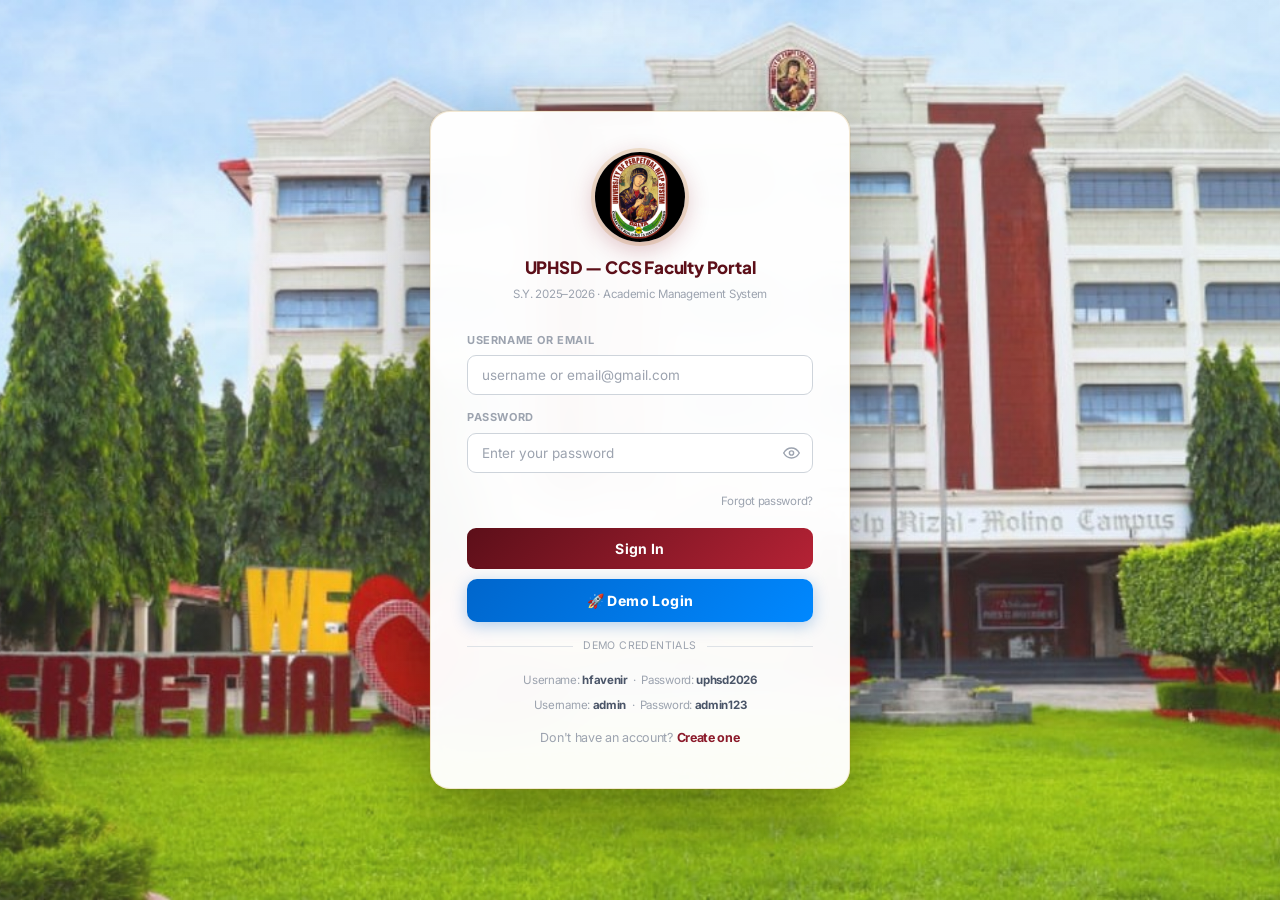
==== index.html @ 4ed8b25c "renamed" ====
<!DOCTYPE html>
<html lang="en">
<head>
<meta charset="UTF-8"/>
<meta name="viewport" content="width=device-width, initial-scale=1.0"/>
<title>UPHSD — CCS Faculty Portal</title>
<link rel="stylesheet" href="style.css"/>
</head>
<body>


<!-- ================================================================ LOGIN SCREEN ================================================================ -->
<div class="login-screen" id="loginScreen">
  <div class="login-particles" id="loginParticles"></div>
  <div class="login-box">
    <div class="login-logo">
      <div class="login-icon">
        <img src="[data-uri]" alt="UPHSD Logo"/>
      </div>
      <h1>UPHSD — CCS Faculty Portal</h1>
      <p>S.Y. 2025–2026 &middot; Academic Management System</p>
    </div>

    <!-- SIGN IN -->
    <div class="auth-panel active" id="panel-login">
      <div class="auth-err" id="loginErr"></div>
      <div class="auth-ok" id="loginOk"></div>
      <div class="lf"><label>Username or Email</label><input type="text" id="loginUser" placeholder="username or email@gmail.com" onkeydown="if(event.key==='Enter')doLogin()"/></div>
      <div class="lf">
        <label>Password</label>
        <div class="pw-wrap">
          <input type="password" id="loginPass" placeholder="Enter your password" onkeydown="if(event.key==='Enter')doLogin()"/>
          <button class="pw-toggle" onclick="togglePw('loginPass')" tabindex="-1">
            <svg width="17" height="17" viewBox="0 0 24 24" fill="none" stroke="currentColor" stroke-width="2"><path d="M1 12s4-7 11-7 11 7 11 7-4 7-11 7S1 12 1 12z"/><circle cx="12" cy="12" r="3"/></svg>
          </button>
        </div>
      </div>
      <div class="forgot-link"><a onclick="showPanel('panel-forgot')">Forgot password?</a></div>
      <button class="login-btn" id="loginBtn" onclick="doLogin()">Sign In</button>
      <button class="demo-btn" onclick="demoLogin()">🚀 Demo Login</button>
      <div class="auth-divider"><span>DEMO CREDENTIALS</span></div>
      <div class="auth-hint">Username: <strong>hfavenir</strong> &nbsp;·&nbsp; Password: <strong>uphsd2026</strong></div>
      <div class="auth-hint" style="margin-top:6px">Username: <strong>admin</strong> &nbsp;·&nbsp; Password: <strong>admin123</strong></div>
      <div class="auth-link" style="margin-top:14px">Don't have an account? <a onclick="showPanel('panel-signup')">Create one</a></div>
    </div>

    <!-- SIGN UP -->
    <div class="auth-panel" id="panel-signup">
      <div class="step-dots">
        <div class="step-dot active" id="sdot-1"></div>
        <div class="step-dot" id="sdot-2"></div>
        <div class="step-dot" id="sdot-3"></div>
      </div>
      <div class="auth-err" id="signupErr"></div>
      <div class="lf"><label>Full Name</label><input type="text" id="su-name" placeholder="e.g. Juan Dela Cruz" onkeydown="if(event.key==='Enter')suNext()"/></div>
      <div class="lf"><label>Gmail Address</label><input type="email" id="su-email" placeholder="yourname@gmail.com" onkeydown="if(event.key==='Enter')suNext()"/></div>
      <div class="lf"><label>Username</label><input type="text" id="su-user" placeholder="Choose a username" onkeydown="if(event.key==='Enter')suNext()"/></div>
      <div class="lf">
        <label>Password</label>
        <div class="pw-wrap">
          <input type="password" id="su-pass" placeholder="Minimum 6 characters" onkeydown="if(event.key==='Enter')suNext()"/>
          <button class="pw-toggle" onclick="togglePw('su-pass')" tabindex="-1">
            <svg width="17" height="17" viewBox="0 0 24 24" fill="none" stroke="currentColor" stroke-width="2"><path d="M1 12s4-7 11-7 11 7 11 7-4 7-11 7S1 12 1 12z"/><circle cx="12" cy="12" r="3"/></svg>
          </button>
        </div>
      </div>
      <button class="login-btn" onclick="suNext()">📧 Send Verification via Gmail</button>
      <div class="auth-link">Already have an account? <a onclick="showPanel('panel-login')">Sign in</a></div>
    </div>

    <!-- VERIFY OTP (Signup) -->
    <div class="auth-panel" id="panel-verify">
      <div class="step-dots"><div class="step-dot done"></div><div class="step-dot done"></div><div class="step-dot active"></div></div>
      <div style="text-align:center;margin-bottom:14px"><div style="font-size:14px;font-weight:700;color:var(--text);margin-bottom:5px">Check your Gmail</div><div style="font-size:12px;color:var(--text3);line-height:1.6">A 6-digit verification code was sent to</div></div>
      <div class="verify-badge"><strong>Verification Code Sent To</strong><span id="verify-email-display"></span></div>
      <div class="auth-err" id="verifyErr"></div>
      <div style="font-size:10.5px;font-weight:700;color:var(--text3);text-align:center;letter-spacing:.4px;text-transform:uppercase;margin-bottom:4px">Enter 6-Digit Code</div>
      <div class="otp-row">
        <input class="otp-box" maxlength="1" id="otp0" oninput="otpInput(this,0)" onkeydown="otpKey(event,0)"/>
        <input class="otp-box" maxlength="1" id="otp1" oninput="otpInput(this,1)" onkeydown="otpKey(event,1)"/>
        <input class="otp-box" maxlength="1" id="otp2" oninput="otpInput(this,2)" onkeydown="otpKey(event,2)"/>
        <input class="otp-box" maxlength="1" id="otp3" oninput="otpInput(this,3)" onkeydown="otpKey(event,3)"/>
        <input class="otp-box" maxlength="1" id="otp4" oninput="otpInput(this,4)" onkeydown="otpKey(event,4)"/>
        <input class="otp-box" maxlength="1" id="otp5" oninput="otpInput(this,5)" onkeydown="otpKey(event,5)"/>
      </div>
      <button class="login-btn" onclick="doVerify()">✓ Verify &amp; Create Account</button>
      <div class="auth-link" style="margin-top:12px">Didn't receive it? <a onclick="resendOtp()">Resend</a> &nbsp;·&nbsp; <a onclick="showPanel('panel-signup')">Go back</a></div>
    </div>

    <!-- FORGOT PASSWORD -->
    <div class="auth-panel" id="panel-forgot">
      <div style="text-align:center;margin-bottom:18px">
        <div style="font-size:14px;font-weight:700;color:var(--text);margin-bottom:5px">Reset Password</div>
        <div style="font-size:12px;color:var(--text3);line-height:1.6">Enter your Gmail address or username. We'll send a reset link via Gmail.</div>
      </div>
      <div class="auth-err" id="forgotErr"></div>
      <div class="auth-ok" id="forgotOk"></div>
      <div class="lf"><label>Gmail or Username</label><input type="text" id="forgot-id" placeholder="yourname@gmail.com or username" onkeydown="if(event.key==='Enter')doForgot()"/></div>
      <button class="login-btn" id="forgotBtn" onclick="doForgot()">📧 Send Reset Link via Gmail</button>
      <div class="auth-link">Remember your password? <a onclick="showPanel('panel-login')">Sign in</a></div>
    </div>

    <!-- RESET PASSWORD (after receiving link/code) -->
    <div class="auth-panel" id="panel-reset">
      <div style="text-align:center;margin-bottom:16px">
        <div style="font-size:14px;font-weight:700;color:var(--text);margin-bottom:5px">Enter Reset Code</div>
        <div style="font-size:12px;color:var(--text3);line-height:1.6">A 6-digit reset code was sent to your Gmail.</div>
      </div>
      <div class="verify-badge"><strong>Reset Code Sent To</strong><span id="reset-email-display"></span></div>
      <div class="auth-err" id="resetErr"></div>
      <div style="font-size:10.5px;font-weight:700;color:var(--text3);text-align:center;letter-spacing:.4px;text-transform:uppercase;margin-bottom:4px">Enter 6-Digit Reset Code</div>
      <div class="otp-row">
        <input class="otp-box" maxlength="1" id="rotp0" oninput="rotpInput(this,0)" onkeydown="rotpKey(event,0)"/>
        <input class="otp-box" maxlength="1" id="rotp1" oninput="rotpInput(this,1)" onkeydown="rotpKey(event,1)"/>
        <input class="otp-box" maxlength="1" id="rotp2" oninput="rotpInput(this,2)" onkeydown="rotpKey(event,2)"/>
        <input class="otp-box" maxlength="1" id="rotp3" oninput="rotpInput(this,3)" onkeydown="rotpKey(event,3)"/>
        <input class="otp-box" maxlength="1" id="rotp4" oninput="rotpInput(this,4)" onkeydown="rotpKey(event,4)"/>
        <input class="otp-box" maxlength="1" id="rotp5" oninput="rotpInput(this,5)" onkeydown="rotpKey(event,5)"/>
      </div>
      <div class="lf" style="margin-top:12px">
        <label>New Password</label>
        <div class="pw-wrap">
          <input type="password" id="new-pass" placeholder="Minimum 6 characters"/>
          <button class="pw-toggle" onclick="togglePw('new-pass')" tabindex="-1">
            <svg width="17" height="17" viewBox="0 0 24 24" fill="none" stroke="currentColor" stroke-width="2"><path d="M1 12s4-7 11-7 11 7 11 7-4 7-11 7S1 12 1 12z"/><circle cx="12" cy="12" r="3"/></svg>
          </button>
        </div>
      </div>
      <button class="login-btn" onclick="doResetPassword()">🔒 Reset Password</button>
      <div class="auth-link"><a onclick="showPanel('panel-forgot')">Resend reset code</a></div>
    </div>

  </div>
</div>

<!-- ================================================================ APP ================================================================ -->
<div class="app app-hidden" id="appShell">

<!-- SIDEBAR -->
<aside class="sidebar">
  <div class="sb-logo">
    <div style="display:flex;align-items:center;gap:8px;margin-bottom:4px"><img src="[data-uri]" style="width:30px;height:30px;border-radius:50%;flex-shrink:0;border:1.5px solid rgba(200,147,42,.4)"/><h2>UPHSD — CCS</h2></div>
    <p>Faculty Portal &middot; S.Y. 2025–2026</p>
  </div>
  <div class="sb-search">
    <div class="sb-search-wrap">
      <svg viewBox="0 0 24 24" fill="none" stroke="currentColor" stroke-width="2"><circle cx="11" cy="11" r="7"/><path d="M21 21l-4.35-4.35"/></svg>
      <input class="sb-search-inp" type="text" placeholder="Search..." oninput="globalSearch(this.value)"/>
    </div>
  </div>
  <nav class="sb-nav">
    <div class="sb-sec">Overview</div>
    <div class="sb-item active" onclick="goPage('dashboard',this)" id="nav-dashboard">
      <svg viewBox="0 0 16 16" fill="none" stroke="currentColor" stroke-width="1.5"><rect x="1" y="1" width="6" height="6" rx="1"/><rect x="9" y="1" width="6" height="6" rx="1"/><rect x="1" y="9" width="6" height="6" rx="1"/><rect x="9" y="9" width="6" height="6" rx="1"/></svg>
      Dashboard
    </div>
    <div class="sb-item" onclick="goPage('profile',this)" id="nav-profile">
      <svg viewBox="0 0 16 16" fill="none" stroke="currentColor" stroke-width="1.5"><circle cx="8" cy="5" r="3"/><path d="M2 14c0-3.3 2.7-6 6-6s6 2.7 6 6"/></svg>
      My Profile
    </div>
    <div class="sb-sec">Academic</div>
    <div class="sb-item" onclick="goPage('courses',this)" id="nav-courses">
      <svg viewBox="0 0 16 16" fill="none" stroke="currentColor" stroke-width="1.5"><rect x="1" y="2" width="14" height="12" rx="1.5"/><line x1="1" y1="6" x2="15" y2="6"/><line x1="5" y1="2" x2="5" y2="6"/></svg>
      Courses
      <span class="sb-badge" id="courses-count">5</span>
    </div>
    <div class="sb-item" onclick="goPage('students',this)" id="nav-students">
      <svg viewBox="0 0 16 16" fill="none" stroke="currentColor" stroke-width="1.5"><circle cx="5" cy="4" r="2"/><path d="M1 14c0-2 1.5-3 4-3s4 1 4 3"/><circle cx="12" cy="5" r="2"/><path d="M9 15c0-1.5 1-2.5 3-2.5s3 1 3 2.5"/></svg>
      Students
    </div>
    <div class="sb-item" onclick="goPage('faculty',this)" id="nav-faculty">
      <svg viewBox="0 0 16 16" fill="none" stroke="currentColor" stroke-width="1.5"><rect x="2" y="2" width="12" height="12" rx="2"/><circle cx="8" cy="6" r="2"/><path d="M4.5 12c.6-1.6 1.9-2.4 3.5-2.4s2.9.8 3.5 2.4"/></svg>
      Faculty
    </div>
    <div class="sb-sec">Grading</div>
    <div class="sb-item" onclick="goPage('gradebook',this)" id="nav-gradebook">
      <svg viewBox="0 0 16 16" fill="none" stroke="currentColor" stroke-width="1.5"><rect x="2" y="1" width="12" height="14" rx="1"/><line x1="5" y1="5" x2="11" y2="5"/><line x1="5" y1="8" x2="11" y2="8"/><line x1="5" y1="11" x2="9" y2="11"/></svg>
      Grade Book
    </div>
    <div class="sb-item" onclick="goPage('attendance',this)" id="nav-attendance">
      <svg viewBox="0 0 16 16" fill="none" stroke="currentColor" stroke-width="1.5"><rect x="2" y="3" width="12" height="11" rx="1"/><path d="M5 1v4M11 1v4"/><line x1="2" y1="7" x2="14" y2="7"/></svg>
      Attendance
    </div>
    <div class="sb-item" onclick="goPage('calculator',this)" id="nav-calculator">
      <svg viewBox="0 0 16 16" fill="none" stroke="currentColor" stroke-width="1.5"><rect x="2" y="1" width="12" height="14" rx="1"/><line x1="5" y1="4" x2="11" y2="4"/><rect x="4" y="7" width="2" height="2" rx=".3"/><rect x="7" y="7" width="2" height="2" rx=".3"/><rect x="10" y="7" width="2" height="2" rx=".3"/><rect x="4" y="11" width="2" height="2" rx=".3"/><rect x="7" y="11" width="2" height="2" rx=".3"/><rect x="10" y="11" width="2" height="2" rx=".3"/></svg>
      Grade Calculator
    </div>
    <div class="sb-sec">Communication</div>
    <div class="sb-item" onclick="goPage('gmail',this)" id="nav-gmail">
      <svg viewBox="0 0 16 16" fill="none" stroke="currentColor" stroke-width="1.5"><rect x="1" y="3" width="14" height="10" rx="1"/><path d="M1 4l7 5 7-5"/></svg>
      Gmail Reports
    </div>
  </nav>

  <!-- Today's Schedule -->
  <div class="sb-schedule">
    <div class="sb-sched-title">Today's Schedule</div>
    <div id="sb-today-sched"></div>
  </div>

  <div class="sb-foot">
    <div class="sb-user">
      <div class="sb-av" id="sb-av-initials">HF</div>
      <div style="flex:1;min-width:0">
        <div class="sb-un" id="sb-name">Homer T. Favenir</div>
        <div class="sb-ur" id="sb-role">Faculty · CCS</div>
      </div>
    </div>
    <button class="logout-btn" onclick="doLogout()">
      <svg width="13" height="13" viewBox="0 0 24 24" fill="none" stroke="currentColor" stroke-width="2.5"><path d="M9 21H5a2 2 0 01-2-2V5a2 2 0 012-2h4"/><polyline points="16 17 21 12 16 7"/><line x1="21" y1="12" x2="9" y2="12"/></svg>
      Log Out
    </button>
  </div>
</aside>

<!-- MAIN -->
<div class="main">
  <header class="topbar">
    <div class="topbar-l">
      <h1 id="pgTitle">Dashboard</h1>
      <p id="pgSub">UPHSD College of Computer Studies &middot; S.Y. 2025–2026</p>
    </div>
    <div class="topbar-r">
      <div class="top-search">
        <svg viewBox="0 0 24 24" fill="none" stroke="currentColor" stroke-width="2"><circle cx="11" cy="11" r="7"/><path d="M21 21l-4.35-4.35"/></svg>
        <input type="text" placeholder="Search students, courses..." oninput="globalSearch(this.value)" id="topSearchInp"/>
      </div>
      <button class="btn btn-primary btn-sm" onclick="openAddCourse()">+ Add Course</button>
    </div>
  </header>

  <div class="content">

    <!-- ========== DASHBOARD PAGE ========== -->
    <div class="page active" id="pg-dashboard">
      <div id="faculty-dashboard-view">
        <div class="stat-row" id="dash-stats"></div>

        <div class="acad-grid">
          <!-- Left: Academic Overview + Active Courses -->
          <div>
            <div class="card" style="margin-bottom:16px">
              <div class="card-hd">
                <div class="card-hd-l"><h3>Academic Overview</h3><p>Class performance metrics across all courses</p></div>
              </div>
              <div id="acad-overview"></div>
            </div>
            <div class="card">
              <div class="card-hd">
                <div class="card-hd-l"><h3>Active Courses</h3><p>Your courses this semester</p></div>
                <div class="card-hd-r"><button class="btn btn-primary btn-sm" onclick="goPage('courses',document.getElementById('nav-courses'))">View All</button></div>
              </div>
              <div id="dash-courses-list"></div>
            </div>
          </div>
          <!-- Right: Calendar + Events -->
          <div>
            <div class="card" style="margin-bottom:16px">
              <div class="card-hd">
                <div class="card-hd-l"><h3>Calendar</h3><p id="cal-month-label">April 2026</p></div>
                <div class="card-hd-r">
                  <button class="btn btn-ghost btn-sm" onclick="calNav(-1)">&#8249;</button>
                  <button class="btn btn-ghost btn-sm" onclick="calNav(1)">&#8250;</button>
                </div>
              </div>
              <div class="calendar-mini" id="cal-grid"></div>
            </div>
            <div class="card">
              <div class="card-hd">
                <div class="card-hd-l"><h3>Upcoming Events</h3><p>Deadlines &amp; activities</p></div>
                <div class="card-hd-r"><button class="btn btn-sm" onclick="openAddEvent()">+ Event</button></div>
              </div>
              <div id="events-list"></div>
            </div>
          </div>
        </div>
      </div>

      <div id="admin-dashboard-view" style="display:none">
        <div class="stat-row" id="admin-stats"></div>

        <div class="acad-grid">
          <div>
            <div class="card" style="margin-bottom:16px">
              <div class="card-hd">
                <div class="card-hd-l"><h3>Department Insights</h3><p>Current load and performance by department cluster</p></div>
              </div>
              <div id="admin-dept-insights"></div>
            </div>
            <div class="card">
              <div class="card-hd">
                <div class="card-hd-l"><h3>Department Faculty Status</h3><p>Course allocation and student coverage</p></div>
              </div>
              <div id="admin-dept-status"></div>
            </div>
          </div>

          <div>
            <div class="card" style="margin-bottom:16px">
              <div class="card-hd">
                <div class="card-hd-l"><h3>Administrative Alerts</h3><p>Students requiring immediate review</p></div>
              </div>
              <div id="admin-alerts"></div>
            </div>
            <div class="card">
              <div class="card-hd">
                <div class="card-hd-l"><h3>Academic Deadlines</h3><p>Upcoming events and key dates</p></div>
              </div>
              <div id="admin-deadlines"></div>
            </div>
          </div>
        </div>

        <div class="card" style="margin-top:16px">
          <div class="card-hd">
            <div class="card-hd-l"><h3>Administrative Actions</h3><p>Quick controls for academic management</p></div>
          </div>
          <div id="admin-actions" style="display:flex;gap:8px;flex-wrap:wrap"></div>
        </div>
      </div>
    </div>

    <!-- ========== PROFILE PAGE ========== -->
    <div class="page" id="pg-profile">
      <div class="profile-header" id="profile-header"></div>
      <div style="display:grid;grid-template-columns:1fr 1fr;gap:16px">
        <div class="card">
          <div class="card-hd"><div class="card-hd-l"><h3>Edit Profile</h3><p>Update your account information</p></div></div>
          <div class="profile-upload-section">
            <div class="profile-upload-box" id="profileUploadBox" onclick="document.getElementById('profileUploadInput').click()">
              <div class="profile-upload-preview" id="profileUploadPreview">📷</div>
              <div class="profile-upload-text">
                <div class="profile-upload-title">Click to Upload</div>
                <div class="profile-upload-hint">or drag and drop</div>
              </div>
            </div>
            <input type="file" id="profileUploadInput" accept="image/*" style="display:none" onchange="handleProfileUpload(event)"/>
            <div class="profile-upload-note">JPG, PNG or GIF (Max. 5MB)</div>
          </div>
          <div class="form-row"><label>Full Name</label><input id="pf-name" type="text"/></div>
          <div class="form-row"><label>Email Address</label><input id="pf-email" type="email"/></div>
          <div class="form-row"><label>Department</label><input id="pf-dept" type="text" placeholder="College of Computer Studies"/></div>
          <div class="form-row"><label>Employee ID</label><input id="pf-eid" type="text" placeholder="CCS-2024-001"/></div>
          <div class="form-row"><label>Phone</label><input id="pf-phone" type="text" placeholder="+63 912 345 6789"/></div>
          <button class="btn btn-success" onclick="saveProfile()" style="width:100%;justify-content:center">💾 Save Profile</button>
        </div>
        <div class="card">
          <div class="card-hd"><div class="card-hd-l"><h3>Change Password</h3><p>Update your account password</p></div></div>
          <div class="form-row"><label>Current Password</label><div class="pw-wrap"><input type="password" id="pf-cpw" placeholder="Current password"/></div></div>
          <div class="form-row"><label>New Password</label><div class="pw-wrap"><input type="password" id="pf-npw" placeholder="New password (min 6 chars)"/></div></div>
          <div class="form-row"><label>Confirm Password</label><div class="pw-wrap"><input type="password" id="pf-cpw2" placeholder="Confirm new password"/></div></div>
          <button class="btn btn-primary" onclick="changePassword()" style="width:100%;justify-content:center">🔒 Change Password</button>
          <hr/>
          <div class="card-hd" style="margin-bottom:8px"><div class="card-hd-l"><h3>Teaching Assignments</h3></div></div>
          <div id="pf-courses-list"></div>
        </div>
      </div>
    </div>

    <!-- ========== COURSES PAGE ========== -->
    <div class="page" id="pg-courses">
      <!-- Main courses list -->
      <div id="courses-main-view">
        <div class="course-grid" id="courses-grid"></div>
        <button class="btn btn-primary" onclick="openAddCourse()" style="margin-top:4px">+ Add Course</button>
      </div>

      <!-- Student list view (inside course) -->
      <div id="course-student-view" style="display:none">
        <div class="slv-header">
          <div class="slv-back" onclick="showCoursesMain()">
            <svg width="14" height="14" viewBox="0 0 24 24" fill="none" stroke="currentColor" stroke-width="2.5"><polyline points="15 18 9 12 15 6"/></svg>
            Back to Courses
          </div>
          <div>
            <h2 id="csv-course-name" style="font-size:16px;font-weight:800"></h2>
            <p id="csv-course-meta" style="font-size:12px;color:var(--text3);margin-top:2px"></p>
          </div>
        </div>
        <div class="tabs">
          <div class="tab active" onclick="switchTab(this,'csv-tab-students')">Student Records</div>
          <div class="tab" onclick="switchTab(this,'csv-tab-activities')">Activities &amp; Exams</div>
          <div class="tab" onclick="switchTab(this,'csv-tab-attendance')">Attendance</div>
        </div>

        <!-- Students Tab -->
        <div class="tab-pane active" id="csv-tab-students">
          <div class="card">
            <div class="card-hd">
              <div class="card-hd-l"><h3>Student Record Summary</h3><p>Performance overview for enrolled students</p></div>
              <div class="card-hd-r">
                <button class="btn btn-primary btn-sm" onclick="openEnrollStudent()">+ Enroll Student</button>
              </div>
            </div>
            <div class="tbl-wrap">
              <table>
                <thead><tr><th>#</th><th>Student Name</th><th>ID</th><th>Email</th><th>Att.%</th><th>QE Avg</th><th>RA Avg</th><th>Project</th><th>Major Exam</th><th>TPS</th><th>Grade</th><th>Status</th></tr></thead>
                <tbody id="csv-student-body"></tbody>
              </table>
            </div>
          </div>
        </div>

        <!-- Activities Tab -->
        <div class="tab-pane" id="csv-tab-activities">
          <div class="card">
            <div class="card-hd">
              <div class="card-hd-l"><h3>Course Activities, Assignments &amp; Exams</h3></div>
              <div class="card-hd-r">
                <button class="btn btn-primary btn-sm" onclick="openAddCourseActivity()">+ Add Activity</button>
              </div>
            </div>
            <!-- Sections -->
            <div class="section-hd"><h4>📝 Quizzes &amp; Exercises</h4></div>
            <div id="csv-acts-qe"></div>
            <div class="section-hd" style="margin-top:12px"><h4>📋 Assignments &amp; Recitation</h4></div>
            <div id="csv-acts-ra"></div>
            <div class="section-hd" style="margin-top:12px"><h4>📚 Prelim</h4></div>
            <div id="csv-acts-prelim"></div>
            <div class="section-hd" style="margin-top:12px"><h4>📖 Midterm</h4></div>
            <div id="csv-acts-midterm"></div>
            <div class="section-hd" style="margin-top:12px"><h4>🏁 Final / Project</h4></div>
            <div id="csv-acts-final"></div>
          </div>
        </div>

        <!-- Attendance Tab -->
        <div class="tab-pane" id="csv-tab-attendance">
          <div class="card">
            <div class="card-hd">
              <div class="card-hd-l"><h3>Attendance Record</h3><p>Click cell to toggle P → A → L</p></div>
              <div class="card-hd-r">
                <button class="btn btn-primary btn-sm" onclick="openEnrollStudent()">+ Enroll Student</button>
                <button class="btn btn-sm" onclick="addCourseWeek()">+ Add Week</button>
                <button class="btn btn-danger btn-sm" onclick="delCourseWeek()">− Remove Week</button>
                <button class="btn btn-success btn-sm" onclick="toast('Attendance saved!','ok')">💾 Save</button>
              </div>
            </div>
            <div class="tbl-wrap" id="csv-att-wrap"></div>
          </div>
        </div>
      </div>
    </div>

    <!-- ========== STUDENTS PAGE ========== -->
    <div class="page" id="pg-students">
      <div class="card" style="margin-bottom:16px">
        <div class="card-hd">
          <div class="card-hd-l"><h3>Student Directory</h3><p>Manage and view all enrolled students</p></div>
        </div>
        <div style="display:grid;grid-template-columns:repeat(4,1fr);gap:12px;margin-bottom:16px">
          <div class="form-row" style="margin-bottom:0">
            <label>Course</label>
            <div class="dropdown-select-wrap">
              <select id="stud-filter-course" onchange="filterStudents()">
                <option value="">All Courses</option>
              </select>
            </div>
          </div>
          <div class="form-row" style="margin-bottom:0">
            <label>Year Level</label>
            <div class="dropdown-select-wrap">
              <select id="stud-filter-year" onchange="filterStudents()">
                <option value="">All Years</option>
                <option value="1st">1st Year</option>
                <option value="2nd">2nd Year</option>
                <option value="3rd">3rd Year</option>
                <option value="4th">4th Year</option>
              </select>
            </div>
          </div>
          <div class="form-row" style="margin-bottom:0">
            <label>Section</label>
            <div class="dropdown-select-wrap">
              <select id="stud-filter-section" onchange="filterStudents()">
                <option value="">All Sections</option>
                <option value="A">Section A</option>
                <option value="B">Section B</option>
                <option value="C">Section C</option>
                <option value="D">Section D</option>
              </select>
            </div>
          </div>
          <div class="form-row" style="margin-bottom:0">
            <label>Search</label>
            <input type="text" id="stud-search" placeholder="Name, ID, or Email..." oninput="filterStudents()" style="border-radius:var(--radius-sm)"/>
          </div>
        </div>
        <div style="display:flex;gap:8px;margin-bottom:14px">
          <button class="btn btn-primary btn-sm" onclick="exportStudents()">📥 Export to CSV</button>
          <button class="btn btn-success btn-sm" onclick="openAddStudent()">+ Add Student</button>
          <button class="btn btn-ghost btn-sm" onclick="resetStudentFilters()">↺ Reset Filters</button>
        </div>
      </div>

      <div class="card">
        <div class="card-hd">
          <div class="card-hd-l"><h3>Student List</h3><p id="stud-count-label">Showing all students</p></div>
        </div>
        <div class="tbl-wrap">
          <table>
            <thead>
              <tr>
                <th>#</th>
                <th>Student Name</th>
                <th>Student ID</th>
                <th>Email</th>
                <th>Year</th>
                <th>Section</th>
                <th>Courses Enrolled</th>
                <th>Status</th>
                <th>Actions</th>
              </tr>
            </thead>
            <tbody id="students-table-body">
              <!-- Sample row -->
              <tr>
                <td>1</td>
                <td><strong>Juan Dela Cruz</strong></td>
                <td>CCS-2024-001</td>
                <td>juan.delacruz@uphsd.edu.ph</td>
                <td>2nd Year</td>
                <td>Section A</td>
                <td><span class="badge bg-blue">5 courses</span></td>
                <td><span class="badge bg-green">Active</span></td>
                <td>
                  <div class="td-actions">
                    <button class="btn btn-sm" onclick="viewStudentProfile(1)" title="View Profile">👁</button>
                    <button class="btn btn-sm" onclick="editStudent(1)" title="Edit">✏️</button>
                    <button class="btn btn-danger btn-sm" onclick="removeStudent(1)" title="Remove">✕</button>
                  </div>
                </td>
              </tr>
              <tr>
                <td>2</td>
                <td><strong>Maria Santos</strong></td>
                <td>CCS-2024-002</td>
                <td>maria.santos@uphsd.edu.ph</td>
                <td>2nd Year</td>
                <td>Section A</td>
                <td><span class="badge bg-blue">5 courses</span></td>
                <td><span class="badge bg-green">Active</span></td>
                <td>
                  <div class="td-actions">
                    <button class="btn btn-sm" onclick="viewStudentProfile(2)" title="View Profile">👁</button>
                    <button class="btn btn-sm" onclick="editStudent(2)" title="Edit">✏️</button>
                    <button class="btn btn-danger btn-sm" onclick="removeStudent(2)" title="Remove">✕</button>
                  </div>
                </td>
              </tr>
              <tr>
                <td>3</td>
                <td><strong>Carlos Reyes</strong></td>
                <td>CCS-2024-003</td>
                <td>carlos.reyes@uphsd.edu.ph</td>
                <td>1st Year</td>
                <td>Section B</td>
                <td><span class="badge bg-blue">4 courses</span></td>
                <td><span class="badge bg-green">Active</span></td>
                <td>
                  <div class="td-actions">
                    <button class="btn btn-sm" onclick="viewStudentProfile(3)" title="View Profile">👁</button>
                    <button class="btn btn-sm" onclick="editStudent(3)" title="Edit">✏️</button>
                    <button class="btn btn-danger btn-sm" onclick="removeStudent(3)" title="Remove">✕</button>
                  </div>
                </td>
              </tr>
            </tbody>
          </table>
        </div>
      </div>
    </div>

    <!-- ========== GRADE BOOK PAGE ========== -->
    <div class="page" id="pg-faculty">
      <div class="card" style="margin-bottom:16px">
        <div class="card-hd">
          <div class="card-hd-l"><h3>Faculty Directory</h3><p>Browse all faculty members, switch views, and open detailed profiles</p></div>
          <div class="card-hd-r">
            <button class="btn btn-sm" id="faculty-view-card-btn" onclick="setFacultyView('card')">Card View</button>
            <button class="btn btn-sm" id="faculty-view-list-btn" onclick="setFacultyView('list')">List View</button>
            <button class="btn btn-primary btn-sm" onclick="openAddFaculty()">+ Add Faculty</button>
          </div>
        </div>

        <div style="display:grid;grid-template-columns:2fr 1fr;gap:12px">
          <div class="form-row" style="margin-bottom:0">
            <label>Search Faculty</label>
            <input type="text" id="faculty-search" placeholder="Name, email, specialization..." oninput="renderFacultyPage()"/>
          </div>
          <div class="form-row" style="margin-bottom:0">
            <label>Department</label>
            <div class="dropdown-select-wrap">
              <select id="faculty-dept-filter" onchange="renderFacultyPage()">
                <option value="">All Departments</option>
                <option value="College of Computer Studies">College of Computer Studies</option>
                <option value="IT Department">IT Department</option>
                <option value="General Education">General Education</option>
              </select>
            </div>
          </div>
        </div>
      </div>

      <div id="faculty-view-container"></div>
    </div>

    <div class="page" id="pg-faculty-profile">
      <div class="card" style="margin-bottom:16px">
        <div class="card-hd">
          <div class="card-hd-l"><h3>Faculty Profile</h3><p>Detailed teaching and contact information</p></div>
          <div class="card-hd-r"><button class="btn btn-sm" onclick="goPage('faculty',document.getElementById('nav-faculty'))">&#8249; Back to Faculty</button></div>
        </div>
        <div id="faculty-profile-content"></div>
      </div>
    </div>

    <!-- ========== GRADE BOOK PAGE ========== -->
    <div class="page" id="pg-gradebook">
      <div class="form-row" style="margin-bottom:14px">
        <label>Select Course</label>
        <div class="dropdown-select-wrap">
          <select id="gb-course-sel" onchange="renderGradebook()"></select>
        </div>
      </div>
      <div class="tabs">
        <div class="tab active" onclick="switchTab(this,'tb-qe')">Quizzes / Exercises</div>
        <div class="tab" onclick="switchTab(this,'tb-ra')">Recitation / Research</div>
        <div class="tab" onclick="switchTab(this,'tb-proj')">Project</div>
        <div class="tab" onclick="switchTab(this,'tb-major')">Major Exam</div>
      </div>
      <div class="tab-pane active" id="tb-qe">
        <div class="card">
          <div class="card-hd">
            <div class="card-hd-l"><h3>Quiz &amp; Exercise Grades</h3><p>30% weight inside Class Performance</p></div>
            <div class="card-hd-r">
              <button class="btn btn-primary btn-sm" onclick="addCol('qe')">+ Add Column</button>
              <button class="btn btn-danger btn-sm" onclick="delLastCol('qe')">− Remove Last</button>
              <button class="btn btn-success btn-sm" onclick="toast('QE grades saved!','ok')">💾 Save</button>
            </div>
          </div>
          <div class="tbl-wrap" id="qe-wrap"></div>
        </div>
      </div>
      <div class="tab-pane" id="tb-ra">
        <div class="card">
          <div class="card-hd">
            <div class="card-hd-l"><h3>Recitation / Research</h3><p>50% weight inside Class Performance</p></div>
            <div class="card-hd-r">
              <button class="btn btn-primary btn-sm" onclick="addCol('ra')">+ Add Column</button>
              <button class="btn btn-danger btn-sm" onclick="delLastCol('ra')">− Remove Last</button>
              <button class="btn btn-success btn-sm" onclick="toast('RA grades saved!','ok')">💾 Save</button>
            </div>
          </div>
          <div class="tbl-wrap" id="ra-wrap"></div>
        </div>
      </div>
      <div class="tab-pane" id="tb-proj">
        <div class="card">
          <div class="card-hd">
            <div class="card-hd-l"><h3>Project Grade</h3><p>10% weight inside Class Performance</p></div>
            <div class="card-hd-r"><button class="btn btn-success btn-sm" onclick="toast('Project grades saved!','ok')">💾 Save</button></div>
          </div>
          <div class="tbl-wrap" id="proj-wrap"></div>
        </div>
      </div>
      <div class="tab-pane" id="tb-major">
        <div class="card">
          <div class="card-hd">
            <div class="card-hd-l"><h3>Major Exam (FINALE)</h3><p>30% of Total Final Grade</p></div>
            <div class="card-hd-r"><button class="btn btn-success btn-sm" onclick="toast('Major exam saved!','ok')">💾 Save</button></div>
          </div>
          <div class="tbl-wrap" id="major-wrap"></div>
        </div>
      </div>
    </div>

    <!-- ========== ATTENDANCE PAGE ========== -->
    <div class="page" id="pg-attendance">
      <div class="form-row" style="margin-bottom:14px">
        <label>Select Course</label>
        <div class="dropdown-select-wrap">
          <select id="att-course-sel" onchange="renderAttendance()"></select>
        </div>
      </div>
      <div class="card">
        <div class="card-hd">
          <div class="card-hd-l"><h3>Attendance Record</h3><p>Click any cell to toggle P → A → L</p></div>
          <div class="card-hd-r">
            <button class="btn btn-primary btn-sm" onclick="addWeek()">+ Add Week</button>
            <button class="btn btn-danger btn-sm" onclick="delWeek()">− Remove Last</button>
            <button class="btn btn-success btn-sm" onclick="toast('Attendance saved!','ok')">💾 Save</button>
          </div>
        </div>
        <div style="display:flex;gap:14px;font-size:11.5px;color:var(--text3);margin-bottom:12px;flex-wrap:wrap">
          <span style="display:flex;align-items:center;gap:5px"><span style="width:10px;height:10px;border-radius:50%;background:var(--green);display:inline-block"></span>P = Present</span>
          <span style="display:flex;align-items:center;gap:5px"><span style="width:10px;height:10px;border-radius:50%;background:var(--red);display:inline-block"></span>A = Absent</span>
          <span style="display:flex;align-items:center;gap:5px"><span style="width:10px;height:10px;border-radius:50%;background:var(--amber);display:inline-block"></span>L = Late (0.5 credit)</span>
        </div>
        <div class="tbl-wrap" id="att-wrap"></div>
      </div>
      <div class="card">
        <div class="card-hd"><div class="card-hd-l"><h3>Attendance Summary</h3></div></div>
        <div class="tbl-wrap">
          <table>
            <thead><tr><th>Student</th><th>ID</th><th>Email</th><th>Present</th><th>Absent</th><th>Late</th><th>Total</th><th>Att.%</th><th>Score</th></tr></thead>
            <tbody id="att-sum"></tbody>
          </table>
        </div>
      </div>
    </div>

    <!-- ========== CALCULATOR PAGE ========== -->
    <div class="page" id="pg-calculator">
      <div style="display:grid;grid-template-columns:1fr 1fr;gap:16px">
        <div class="card">
          <h3 style="font-size:14px;font-weight:700;margin-bottom:16px">Grade Input</h3>
          <div class="form-row"><label>Auto-fill from Student</label><select id="calc-sel" onchange="calcAutoFill()"><option value="">— Manual Entry —</option></select></div>
          <hr/>
          <p style="font-size:11px;font-weight:700;color:var(--accent);text-transform:uppercase;letter-spacing:.5px;margin-bottom:12px">Class Performance (70%)</p>
          <div class="form-row"><label>Attendance Score (×10%)</label><input type="number" id="ci-att" min="0" max="100" placeholder="0–100" oninput="calcNow()"/></div>
          <div class="form-row"><label>Quiz / Exercise Average (×30%)</label><input type="number" id="ci-qe" min="0" max="100" placeholder="0–100" oninput="calcNow()"/></div>
          <div class="form-row"><label>Recitation / Research Average (×50%)</label><input type="number" id="ci-ra" min="0" max="100" placeholder="0–100" oninput="calcNow()"/></div>
          <div class="form-row"><label>Project Grade (×10%)</label><input type="number" id="ci-proj" min="0" max="100" placeholder="0–100" oninput="calcNow()"/></div>
          <hr/>
          <p style="font-size:11px;font-weight:700;color:var(--accent);text-transform:uppercase;letter-spacing:.5px;margin-bottom:12px">Major Exam (30%)</p>
          <div class="form-row"><label>Major Exam Score</label><input type="number" id="ci-exam" min="0" max="100" placeholder="0–100" oninput="calcNow()"/></div>
          <button class="btn btn-primary" style="width:100%;justify-content:center;margin-top:6px" onclick="calcNow()">▶ Compute Grade</button>
        </div>
        <div class="card">
          <h3 style="font-size:14px;font-weight:700;margin-bottom:14px">Computation Breakdown</h3>
          <div class="fbox" id="fbox"><span class="cm">// Enter values on the left and click Compute</span></div>
          <div class="res-box">
            <div class="rl">Final Transmuted Grade</div>
            <div class="rg" id="r-grade">—</div>
            <div class="rr" id="r-rating">Enter values to compute</div>
          </div>
          <hr/>
          <p style="font-size:11px;font-weight:700;color:var(--text2);text-transform:uppercase;letter-spacing:.4px;margin-bottom:8px">Transmutation Scale</p>
          <div style="display:grid;grid-template-columns:1fr 1fr;gap:6px;font-size:12px">
            <div class="badge bg-green" style="justify-content:space-between;padding:6px 10px">90–100 <strong>Outstanding</strong></div>
            <div class="badge bg-blue" style="justify-content:space-between;padding:6px 10px">80–89 <strong>Very Good</strong></div>
            <div class="badge bg-amber" style="justify-content:space-between;padding:6px 10px">70–79 <strong>Good</strong></div>
            <div class="badge bg-gray" style="justify-content:space-between;padding:6px 10px">60–69 <strong>Fair</strong></div>
            <div class="badge bg-red" style="justify-content:space-between;padding:6px 10px">&lt;60 <strong>Poor</strong></div>
          </div>
        </div>
      </div>
    </div>

    <!-- ========== GMAIL PAGE ========== -->
    <div class="page" id="pg-gmail">
      <div style="display:grid;grid-template-columns:1fr 1fr;gap:16px">
        <div class="card">
          <h3 style="font-size:14px;font-weight:700;margin-bottom:14px">Send Grade Report via Gmail</h3>
          <div class="form-row"><label>Select Course</label><select id="gm-course-sel" onchange="gmPopulateStudents()"></select></div>
          <div class="form-row"><label>Select Student</label><select id="gm-sel" onchange="gmAutoFill()"></select></div>
          <div class="gm-compose">
            <div class="gm-hd">
              <svg width="20" height="14" viewBox="0 0 20 14" fill="none"><rect width="20" height="14" rx="2" fill="#EA4335"/><path d="M0 2l10 7 10-7" stroke="#fff" stroke-width="1.5"/></svg>
              <span>Gmail Compose</span>
              <span class="badge bg-green" style="margin-left:auto;font-size:10px">Connected</span>
            </div>
            <div class="gm-field"><label>To:</label><input type="email" id="gm-to" placeholder="student@email.com"/></div>
            <div class="gm-field"><label>CC:</label><input type="email" id="gm-cc" placeholder="parent@email.com (optional)"/></div>
            <div class="gm-field"><label>Subject:</label><input type="text" id="gm-subj" placeholder="Grade Report—HCI 1"/></div>
            <div class="gm-body"><textarea id="gm-body" placeholder="Email body..."></textarea></div>
            <div class="gm-ft">
              <button class="btn btn-primary btn-sm" onclick="sendGmail()">📨 Send via Gmail</button>
              <button class="btn btn-sm" onclick="gmAutoFill()">↺ Auto-fill</button>
              <button class="btn btn-danger btn-sm" onclick="clearGmail()">✕ Clear</button>
            </div>
          </div>
        </div>
        <div class="card">
          <h3 style="font-size:14px;font-weight:700;margin-bottom:14px">Sent Reports Log</h3>
          <div id="gm-log"><div class="empty">No emails sent yet.</div></div>
        </div>
      </div>
    </div>

  </div><!-- /content -->
</div><!-- /main -->
</div><!-- /app -->

<!-- ======================== ADMIN APPLICATION SHELL ======================== -->
<div class="app app-hidden" id="adminShell">
  <!-- ADMIN SIDEBAR -->
  <aside class="sidebar" id="adminSidebar">
    <div class="sb-logo">
      <div style="display:flex;align-items:center;gap:8px;margin-bottom:2px">
        <svg viewBox="0 0 32 32" width="28" height="28"><circle cx="16" cy="16" r="15" fill="#8b1a2a" opacity=".15"/><text x="50%" y="56%" dominant-baseline="middle" text-anchor="middle" font-size="14" font-weight="900" fill="#8b1a2a" font-family="Plus Jakarta Sans">A</text></svg>
        <h2>UPHSD — Admin</h2>
      </div>
      <p>Academic Management System</p>
      <div class="sb-admin-tag">
        <svg width="9" height="9" viewBox="0 0 16 16" fill="currentColor"><path d="M8 1l2 4h5l-4 3 1.5 5L8 11l-4.5 2.5L5 8.5 1 5.5h5z"/></svg>
        Administrator
      </div>
    </div>

    <nav class="sb-nav">
      <div class="sb-sec">Management</div>
      <div class="sb-item active" onclick="switchAdminPage('dashboard', this)">
        <svg viewBox="0 0 16 16" fill="none" stroke="currentColor" stroke-width="1.5"><rect x="1" y="1" width="6" height="6" rx="1"/><rect x="9" y="1" width="6" height="6" rx="1"/><rect x="1" y="9" width="6" height="6" rx="1"/><rect x="9" y="9" width="6" height="6" rx="1"/></svg>
        Dashboard
      </div>
      <div class="sb-item" onclick="switchAdminPage('faculty', this)">
        <svg viewBox="0 0 16 16" fill="none" stroke="currentColor" stroke-width="1.5"><circle cx="8" cy="5" r="3"/><path d="M4 14c0-3 1.8-5 4-5s4 2 4 5"/></svg>
        Faculty Management
        <span class="sb-badge">142</span>
      </div>
      <div class="sb-item" onclick="switchAdminPage('students', this)">
        <svg viewBox="0 0 16 16" fill="none" stroke="currentColor" stroke-width="1.5"><circle cx="5" cy="4" r="2"/><path d="M1 14c0-2 1.5-3 4-3s4 1 4 3"/><circle cx="12" cy="5" r="2"/><path d="M9 15c0-1.5 1-2.5 3-2.5s3 1 3 2.5"/></svg>
        Student Management
        <span class="sb-badge">1,248</span>
      </div>
      <div class="sb-sec">Academic</div>
      <div class="sb-item" onclick="switchAdminPage('enrollment', this)">
        <svg viewBox="0 0 16 16" fill="none" stroke="currentColor" stroke-width="1.5"><rect x="2" y="2" width="12" height="12" rx="1.5"/><path d="M5 8h6M5 5h3M5 11h4"/></svg>
        Enrollment
      </div>
      <div class="sb-item" onclick="switchAdminPage('designation', this)">
        <svg viewBox="0 0 16 16" fill="none" stroke="currentColor" stroke-width="1.5"><circle cx="8" cy="5" r="3"/><path d="M3 14s1-4 5-4 5 4 5 4"/><path d="M11 8l2 2-4 4-2-2"/></svg>
        Designation
      </div>
      <div class="sb-item" onclick="switchAdminPage('curriculum', this)">
        <svg viewBox="0 0 16 16" fill="none" stroke="currentColor" stroke-width="1.5"><rect x="2" y="1" width="12" height="14" rx="1"/><line x1="5" y1="5" x2="11" y2="5"/><line x1="5" y1="8" x2="11" y2="8"/><line x1="5" y1="11" x2="9" y2="11"/></svg>
        Curriculum
      </div>
    </nav>

    <div class="sb-foot">
      <div class="sb-user">
        <div class="sb-av" style="background: linear-gradient(135deg, #8b1a2a, #b52235);">AD</div>
        <div>
          <div class="sb-un">Administrator</div>
          <div class="sb-ur">System Admin</div>
        </div>
      </div>
      <button class="logout-btn" onclick="doLogout()">
        <svg width="14" height="14" viewBox="0 0 16 16" fill="none" stroke="currentColor" stroke-width="2"><path d="M6 3H3a1 1 0 00-1 1v8a1 1 0 001 1h3M10 11l4-3-4-3M14 8H6"/></svg>
        Sign Out
      </button>
    </div>
  </aside>

  <!-- ADMIN MAIN -->
  <div class="main">
    <div class="topbar">
      <div class="topbar-l">
        <h1 id="adminTopbarTitle">Dashboard</h1>
        <p>University of Perpetual Help System DALTA — Molino</p>
      </div>
      <div class="topbar-r">
        <div class="top-search">
          <svg viewBox="0 0 24 24" fill="none" stroke="currentColor" stroke-width="2"><circle cx="11" cy="11" r="7"/><path d="M21 21l-4.35-4.35"/></svg>
          <input type="text" placeholder="Search faculty, students..." oninput="globalSearch(this.value)" id="adminTopSearchInp"/>
        </div>
        <div style="font-size:12px;color:var(--text3);text-align:right">
          <div style="font-weight:700;color:var(--text)" id="adminTopbarDate"></div>
          <div id="adminTopbarTime"></div>
        </div>
      </div>
    </div>

    <div class="content">
      <!-- Admin Dashboard Page -->
      <div id="admin-page-dashboard" class="page active">
        <div class="page-hd">
          <div>
            <h2>Dashboard</h2>
            <p>System overview and quick statistics</p>
          </div>
        </div>
        
        <div class="stat-row">
          <div class="stat"><div class="stat-lbl">Total Faculty</div><div class="stat-val" id="admin-dash-faculty">142</div><div class="stat-sub">Active faculty members</div></div>
          <div class="stat"><div class="stat-lbl">Total Students</div><div class="stat-val" id="admin-dash-students">1,248</div><div class="stat-sub">Enrolled students</div></div>
          <div class="stat"><div class="stat-lbl">Active Courses</div><div class="stat-val" id="admin-dash-courses">34</div><div class="stat-sub">Running courses</div></div>
          <div class="stat"><div class="stat-lbl">Avg Rating</div><div class="stat-val" id="admin-dash-rating">3.62</div><div class="stat-sub">Out of 5.0</div></div>
        </div>

        <div class="module-grid">
          <div class="module-card mc-faculty" onclick="switchAdminPage('faculty')">
            <div class="mc-icon"><svg viewBox="0 0 24 24" fill="currentColor"><path d="M12 12a4 4 0 1 0-4-4 4 4 0 0 0 4 4zm6 0a3 3 0 0 0-3 3v2h6v-2a3 3 0 0 0-3-3zm-12 0a3 3 0 0 0-3 3v2h6v-2a3 3 0 0 0-3-3z"/></svg></div>
            <h3>Faculty Management</h3>
            <p>Manage faculty members and assignments</p>
            <div class="mc-count">142</div>
          </div>
          
          <div class="module-card mc-student" onclick="switchAdminPage('students')">
            <div class="mc-icon"><svg viewBox="0 0 24 24" fill="currentColor"><path d="M12 2C6.48 2 2 6.48 2 12s4.48 10 10 10 10-4.48 10-10S17.52 2 12 2zm0 3c1.66 0 3 1.34 3 3s-1.34 3-3 3-3-1.34-3-3 1.34-3 3-3zm0 14.2c-2.5 0-4.71-1.28-6-3.22.03-1.99 4-3.08 6-3.08 1.99 0 5.97 1.09 6 3.08-1.29 1.94-3.5 3.22-6 3.22z"/></svg></div>
            <h3>Student Management</h3>
            <p>View and manage all students</p>
            <div class="mc-count">1,248</div>
          </div>
          
          <div class="module-card mc-enroll" onclick="switchAdminPage('enrollment')">
            <div class="mc-icon"><svg viewBox="0 0 24 24" fill="currentColor"><path d="M19 13h-6v6h-2v-6H5v-2h6V5h2v6h6v2z"/></svg></div>
            <h3>Enrollment</h3>
            <p>Manage course enrollments</p>
            <div class="mc-count">86%</div>
          </div>
          
          <div class="module-card mc-desig" onclick="switchAdminPage('designation')">
            <div class="mc-icon"><svg viewBox="0 0 24 24" fill="currentColor"><path d="M12 2C6.48 2 2 6.48 2 12s4.48 10 10 10 10-4.48 10-10S17.52 2 12 2zm-2 15l-5-5 1.41-1.41L10 14.17l7.59-7.59L19 8l-9 9z"/></svg></div>
            <h3>Designation</h3>
            <p>Faculty roles and assignments</p>
            <div class="mc-count">142</div>
          </div>
          
          <div class="module-card mc-curric" onclick="switchAdminPage('curriculum')">
            <div class="mc-icon"><svg viewBox="0 0 24 24" fill="currentColor"><path d="M19 3H5c-1.1 0-2 .9-2 2v14c0 1.1.9 2 2 2h14c1.1 0 2-.9 2-2V5c0-1.1-.9-2-2-2zm0 16H5V5h14v14zm-5.04-6.71l-2.75 3.54-2.16-2.66c-.44-.53-1.25-.53-1.69 0-.45.54-.45 1.41 0 1.95l3 3.67c.42.52 1.24.52 1.66 0L20.07 8c.44-.53.44-1.41 0-1.95-.45-.53-1.25-.52-1.69 0l-5.42 6.24z"/></svg></div>
            <h3>Curriculum</h3>
            <p>Manage course curriculum</p>
            <div class="mc-count">4</div>
          </div>
          
          <div class="module-card mc-dept" onclick="alert('Reports coming soon')">
            <div class="mc-icon"><svg viewBox="0 0 24 24" fill="currentColor"><path d="M19 3H5c-1.1 0-2 .9-2 2v14c0 1.1.9 2 2 2h14c1.1 0 2-.9 2-2V5c0-1.1-.9-2-2-2zm-5 9.5c0 .83-.67 1.5-1.5 1.5S11 13.33 11 12.5s.67-1.5 1.5-1.5 1.5.67 1.5 1.5zm3.5-9H6c-.55 0-1 .45-1 1s.45 1 1 1h11c.55 0 1-.45 1-1s-.45-1-1-1zm3 15H5V6h14v12z"/></svg></div>
            <h3>Reports</h3>
            <p>System reports & analytics</p>
            <div class="mc-count">∞</div>
          </div>
        </div>
      </div>

      <!-- Admin Faculty Page -->
      <div id="admin-page-faculty" class="page" style="display: none;">
        <div class="page-hd">
          <div>
            <h2>Faculty Management</h2>
            <p>Manage all faculty members and their assignments</p>
          </div>
          <button class="btn btn-primary" onclick="alert('Add Faculty Modal')">+ Add Faculty</button>
        </div>
        <div class="card">
          <div class="card-hd"><h3>Faculty Directory</h3></div>
          <div id="admin-faculty-list"></div>
        </div>
      </div>

      <!-- Admin Students Page -->
      <div id="admin-page-students" class="page" style="display: none;">
        <div class="page-hd">
          <div>
            <h2>Student Management</h2>
            <p>View and manage all enrolled students</p>
          </div>
        </div>
        <div class="card">
          <div class="card-hd"><h3>Student Directory</h3></div>
          <div id="admin-students-list"></div>
        </div>
      </div>

      <!-- Admin Enrollment Page -->
      <div id="admin-page-enrollment" class="page" style="display: none;">
        <div class="page-hd">
          <div>
            <h2>Enrollment Management</h2>
            <p>Manage course enrollments and bulk operations</p>
          </div>
        </div>
        <div class="card">
          <div class="card-hd"><h3>Enrollment Status</h3></div>
          <p style="padding: 20px; text-align: center; color: var(--text3);">Enrollment management features</p>
        </div>
      </div>

      <!-- Admin Designation Page -->
      <div id="admin-page-designation" class="page" style="display: none;">
        <div class="page-hd">
          <div>
            <h2>Faculty Designation</h2>
            <p>Manage faculty roles and subject specializations</p>
          </div>
        </div>
        <div class="card">
          <div class="card-hd"><h3>Designations</h3></div>
          <div id="admin-designation-list"></div>
        </div>
      </div>

      <!-- Admin Curriculum Page -->
      <div id="admin-page-curriculum" class="page" style="display: none;">
        <div class="page-hd">
          <div>
            <h2>Curriculum Management</h2>
            <p>Define and manage academic curriculum</p>
          </div>
        </div>
        <div class="card">
          <div class="card-hd"><h3>Programs</h3></div>
          <p style="padding: 20px; text-align: center; color: var(--text3);">Curriculum management features</p>
        </div>
      </div>
    </div>
  </div>
</div>

<!-- ======================== MODALS ======================== -->
<!-- Add/Edit Course -->
<div class="overlay" id="m-course">
  <div class="modal">
    <div class="modal-hd"><h2 id="m-course-title">Add Course</h2><button class="btn btn-sm" onclick="closeModal('m-course')">✕ Close</button></div>
    <div class="modal-body">
      <input type="hidden" id="c-idx" value="-1"/>
      <div class="form-grid">
        <div class="form-row"><label>Course Code *</label><input id="c-code" placeholder="e.g. IT411"/></div>
        <div class="form-row"><label>Section</label><input id="c-section" placeholder="e.g. BSCS-2207"/></div>
      </div>
      <div class="form-row"><label>Course Name *</label><input id="c-name" placeholder="e.g. Human Computer Interaction 1"/></div>
      <div class="form-grid">
        <div class="form-row"><label>Units</label><input type="number" id="c-units" value="3" min="1" max="6"/></div>
        <div class="form-row"><label>Room</label><input id="c-room" placeholder="e.g. CCS Lab 301"/></div>
      </div>
      <div class="form-row"><label>Schedule (Days &amp; Time)</label><input id="c-sched" placeholder="e.g. MWF 8:00–9:30 AM"/></div>
      <div class="form-row"><label>Semester</label>
        <select id="c-sem"><option>1st Semester 2025–2026</option><option>2nd Semester 2025–2026</option><option>Summer 2026</option></select>
      </div>
    </div>
    <div class="modal-ft">
      <button class="btn btn-danger" onclick="closeModal('m-course')">Cancel</button>
      <button class="btn btn-success" onclick="saveCourse()">💾 Save Course</button>
    </div>
  </div>
</div>

<!-- Enroll Student - Select Existing or Create New -->
<div class="overlay" id="m-student">
  <div class="modal">
    <div class="modal-hd"><h2 id="m-st-title">Enroll Student</h2><button class="btn btn-sm" onclick="closeModal('m-student')">✕ Close</button></div>
    <div class="modal-body">
      <div style="margin-bottom:14px">
        <div style="font-size:12px;font-weight:700;color:var(--text2);margin-bottom:8px">SELECT FROM EXISTING STUDENTS</div>
        <div style="display:flex;gap:8px">
          <div class="dropdown-select-wrap" style="flex:1">
            <select id="s-existing" onchange="onSelectExistingStudent()">
              <option value="">— Select a student —</option>
            </select>
          </div>
          <button class="btn btn-primary btn-sm" onclick="enrollSelectedStudent()" style="flex-shrink:0">+ Enroll</button>
        </div>
      </div>
      <div style="border-top:1px solid var(--border);padding-top:14px;margin-top:14px">
        <div style="font-size:12px;font-weight:700;color:var(--text2);margin-bottom:8px">OR CREATE NEW STUDENT</div>
        <input type="hidden" id="s-idx" value="-1"/>
        <div class="form-grid">
          <div class="form-row"><label>Last Name *</label><input id="s-ln" placeholder="DELA CRUZ"/></div>
          <div class="form-row"><label>First Name *</label><input id="s-fn" placeholder="Juan"/></div>
        </div>
        <div class="form-grid">
          <div class="form-row"><label>Middle Initial</label><input id="s-mi" placeholder="A."/></div>
          <div class="form-row"><label>Student ID</label><input id="s-sid" placeholder="2023-00001"/></div>
        </div>
        <div class="form-row"><label>Email Address</label><input type="email" id="s-em" placeholder="student@uphsd.edu.ph"/></div>
        <div class="form-grid">
          <div class="form-row"><label>Year Level</label><select id="s-year"><option value="1st">1st Year</option><option value="2nd" selected>2nd Year</option><option value="3rd">3rd Year</option><option value="4th">4th Year</option></select></div>
          <div class="form-row"><label>Section</label><select id="s-section"><option value="A">Section A</option><option value="B">Section B</option><option value="C">Section C</option><option value="D">Section D</option></select></div>
        </div>
      </div>
    </div>
    <div class="modal-ft">
      <button class="btn btn-danger" onclick="closeModal('m-student')">Cancel</button>
      <button class="btn btn-success" onclick="saveStudent()">💾 Add & Enroll Student</button>
    </div>
  </div>
</div>

<!-- Add Activity to Course -->
<div class="overlay" id="m-cact">
  <div class="modal">
    <div class="modal-hd"><h2>Add Activity / Exam</h2><button class="btn btn-sm" onclick="closeModal('m-cact')">✕ Close</button></div>
    <div class="modal-body">
      <div class="form-row"><label>Title *</label><input id="ca-title" placeholder="e.g. Prelim Exam — HCI Fundamentals"/></div>
      <div class="form-grid">
        <div class="form-row">
          <label>Type</label>
          <select id="ca-type">
            <option value="qe">Quiz / Exercise</option>
            <option value="ra">Assignment / Recitation</option>
            <option value="prelim">Prelim Exam</option>
            <option value="midterm">Midterm Exam</option>
            <option value="final">Final / Project</option>
          </select>
        </div>
        <div class="form-row"><label>Max Score</label><input type="number" id="ca-max" value="100" min="1"/></div>
      </div>
      <div class="form-grid">
        <div class="form-row"><label>Submission Deadline</label><input type="datetime-local" id="ca-deadline"/></div>
        <div class="form-row"><label>Weight (%)</label><input type="number" id="ca-wt" placeholder="e.g. 25"/></div>
      </div>
      <div class="form-row"><label>Notes (optional)</label><textarea id="ca-notes" placeholder="Additional description..."></textarea></div>
    </div>
    <div class="modal-ft">
      <button class="btn btn-danger" onclick="closeModal('m-cact')">Cancel</button>
      <button class="btn btn-success" onclick="saveCourseActivity()">💾 Add Activity</button>
    </div>
  </div>
</div>

<!-- Add Event -->
<div class="overlay" id="m-event">
  <div class="modal" style="width:420px">
    <div class="modal-hd"><h2>Add Event</h2><button class="btn btn-sm" onclick="closeModal('m-event')">✕ Close</button></div>
    <div class="modal-body">
      <div class="form-row"><label>Event Title *</label><input id="ev-title" placeholder="e.g. Midterm Exams Week"/></div>
      <div class="form-grid">
        <div class="form-row"><label>Date</label><input type="date" id="ev-date"/></div>
        <div class="form-row"><label>Color</label><select id="ev-color"><option value="">Blue (default)</option><option value="red">Red</option><option value="green">Green</option><option value="amber">Amber</option></select></div>
      </div>
      <div class="form-row"><label>Description</label><textarea id="ev-desc" style="min-height:60px" placeholder="Optional notes..."></textarea></div>
    </div>
    <div class="modal-ft">
      <button class="btn btn-danger" onclick="closeModal('m-event')">Cancel</button>
      <button class="btn btn-success" onclick="saveEvent()">💾 Add Event</button>
    </div>
  </div>
</div>

<!-- Confirm Delete -->
<div class="overlay" id="m-faculty">
  <div class="modal" style="width:560px">
    <div class="modal-hd"><h2 id="m-faculty-title">Add New Faculty</h2><button class="btn btn-sm" onclick="closeModal('m-faculty')">✕ Close</button></div>
    <div class="modal-body">
      <input type="hidden" id="f-id" value=""/>
      <div class="form-grid">
        <div class="form-row"><label>Full Name *</label><input id="f-name" placeholder="e.g. Dr. Juan Dela Cruz"/></div>
        <div class="form-row"><label>Title</label><input id="f-title" placeholder="e.g. Assistant Professor"/></div>
      </div>
      <div class="form-grid">
        <div class="form-row"><label>Email *</label><input id="f-email" type="email" placeholder="faculty@uphsd.edu.ph"/></div>
        <div class="form-row"><label>Phone</label><input id="f-phone" placeholder="+63 9xx xxx xxxx"/></div>
      </div>
      <div class="form-grid">
        <div class="form-row">
          <label>Department</label>
          <select id="f-dept">
            <option>College of Computer Studies</option>
            <option>IT Department</option>
            <option>General Education</option>
          </select>
        </div>
        <div class="form-row"><label>Specialization</label><input id="f-spec" placeholder="e.g. HCI, UX Research"/></div>
      </div>
      <div class="form-grid">
        <div class="form-row"><label>Status</label><select id="f-status"><option value="Active">Active</option><option value="On Leave">On Leave</option></select></div>
        <div class="form-row"><label>Years in Service</label><input id="f-years" type="number" min="0" value="1"/></div>
      </div>
      <div class="form-row"><label>Short Bio</label><textarea id="f-bio" placeholder="Professional background and teaching focus"></textarea></div>
    </div>
    <div class="modal-ft">
      <button class="btn btn-danger" onclick="closeModal('m-faculty')">Cancel</button>
      <button class="btn btn-success" onclick="saveFaculty()">💾 Save Faculty</button>
    </div>
  </div>
</div>

<!-- Confirm Delete -->
<div class="overlay" id="m-confirm">
  <div class="modal" style="width:380px">
    <div class="modal-hd"><h2>Confirm Delete</h2></div>
    <div class="modal-body"><p id="m-confirm-msg" style="font-size:13.5px;color:var(--text2);line-height:1.6"></p></div>
    <div class="modal-ft">
      <button class="btn" onclick="closeModal('m-confirm')">Cancel</button>
      <button class="btn btn-danger" id="m-confirm-ok">🗑 Delete</button>
    </div>
  </div>
</div>

<div class="toasts" id="toasts"></div>

<script>
// ================================================================
// DATA
// ================================================================
var USERS=[
  {username:'hfavenir',email:'hfavenir@uphsd.edu.ph',password:'uphsd2026',name:'Homer T. Favenir',role:'Faculty · CCS',dept:'College of Computer Studies',eid:'CCS-2024-001',phone:'+63 912 345 6789'}
];
var currentUser=null;
var currentAdminUser=null;
var pendingSignup=null, currentOtp=null, otpExpiry=null;
var resetTarget=null, resetOtp=null, resetExpiry=null;

var DB={
  students:[
    {id:1,ln:'ANDAYA',fn:'JOHN BENEDICT',mi:'G.',sid:'2023-10001',email:'andaya.jb@uphsd.edu.ph',year:'2nd',section:'A',courses:[]},
    {id:2,ln:'ARNAIZ',fn:'SAMUEL ANGELO',mi:'M.',sid:'2023-10002',email:'arnaiz.sa@uphsd.edu.ph',year:'2nd',section:'A',courses:[]},
    {id:3,ln:'BAGAYAS',fn:'BOBSON ROB',mi:'V.',sid:'2023-10003',email:'bagayas.br@uphsd.edu.ph',year:'2nd',section:'A',courses:[]},
    {id:4,ln:'CASTILLO',fn:'MARIA GRACE',mi:'R.',sid:'2023-10004',email:'castillo.mg@uphsd.edu.ph',year:'2nd',section:'B',courses:[]},
    {id:5,ln:'DIAZ',fn:'RAFAEL',mi:'S.',sid:'2023-10005',email:'diaz.r@uphsd.edu.ph',year:'1st',section:'B',courses:[]}
  ],
  courses:[
    {code:'IT411',name:'Human Computer Interaction 1',section:'BSCS-2207',units:3,room:'CCS Lab 301',sched:'MWF 8:00–9:30 AM',sem:'1st Semester 2025–2026',
     students:[
       {ln:'ANDAYA',fn:'JOHN BENEDICT',mi:'G.',sid:'2023-10001',email:'andaya.jb@uphsd.edu.ph',qe:[100,100,100,100],ra:[90,90,90,90],proj:100,major:90,att:['P','A','P','P','P','P']},
       {ln:'ARNAIZ',fn:'SAMUEL ANGELO',mi:'M.',sid:'2023-10002',email:'arnaiz.sa@uphsd.edu.ph',qe:[90,90,90,90],ra:[80,80,80,80],proj:90,major:80,att:['P','P','P','P','P','P']},
       {ln:'BAGAYAS',fn:'BOBSON ROB',mi:'V.',sid:'2023-10003',email:'bagayas.br@uphsd.edu.ph',qe:[80,80,80,80],ra:[70,70,70,70],proj:80,major:70,att:['P','A','P','P','P','P']}
     ],
     weeks:['Feb 1','Feb 8','Feb 15','Feb 22','Mar 1','Mar 8'],
     activities:[]
    },
    {code:'IT421',name:'Systems Analysis and Design',section:'BSCS-2208',units:3,room:'CCS Room 202',sched:'TTh 10:00–11:30 AM',sem:'1st Semester 2025–2026',
     students:[
       {ln:'CASTILLO',fn:'MARIA GRACE',mi:'R.',sid:'2023-10004',email:'castillo.mg@uphsd.edu.ph',qe:[85,90,88,92],ra:[80,85,82,88],proj:87,major:85,att:['P','P','P','L','P','P']},
       {ln:'DIAZ',fn:'RAFAEL',mi:'S.',sid:'2023-10005',email:'diaz.r@uphsd.edu.ph',qe:[75,80,78,82],ra:[70,75,72,78],proj:76,major:74,att:['P','A','P','P','P','P']}
     ],
     weeks:['Feb 3','Feb 10','Feb 17','Feb 24','Mar 3','Mar 10'],
     activities:[]
    },
    {code:'CS312',name:'Object-Oriented Programming',section:'BSCS-2101',units:3,room:'CCS Lab 302',sched:'MWF 1:00–2:30 PM',sem:'1st Semester 2025–2026',
     students:[
       {ln:'ESPIRITU',fn:'JOSE ANTONIO',mi:'L.',sid:'2023-10006',email:'espiritu.ja@uphsd.edu.ph',qe:[95,98,96,94],ra:[90,92,88,95],proj:96,major:94,att:['P','P','P','P','P','P']},
       {ln:'FERNANDEZ',fn:'KRISTINE',mi:'A.',sid:'2023-10007',email:'fernandez.k@uphsd.edu.ph',qe:[88,85,90,87],ra:[82,84,86,80],proj:88,major:86,att:['P','P','L','P','P','P']}
     ],
     weeks:['Feb 2','Feb 9','Feb 16','Feb 23','Mar 2','Mar 9'],
     activities:[]
    },
    {code:'IT431',name:'Web Development 2',section:'BSCS-2303',units:3,room:'CCS Lab 303',sched:'TTh 2:00–3:30 PM',sem:'1st Semester 2025–2026',
     students:[
       {ln:'GARCIA',fn:'PAOLO',mi:'M.',sid:'2023-10008',email:'garcia.p@uphsd.edu.ph',qe:[92,94,90,96],ra:[88,90,85,92],proj:93,major:91,att:['P','P','P','P','L','P']},
       {ln:'HERNANDEZ',fn:'ANA LIZA',mi:'C.',sid:'2023-10009',email:'hernandez.al@uphsd.edu.ph',qe:[78,80,76,82],ra:[72,74,70,78],proj:79,major:77,att:['P','A','P','P','P','P']}
     ],
     weeks:['Feb 4','Feb 11','Feb 18','Feb 25','Mar 4','Mar 11'],
     activities:[]
    },
    {code:'GE201',name:'Ethics in Technology',section:'BSCS-2401',units:2,room:'Room 105',sched:'F 3:00–5:00 PM',sem:'1st Semester 2025–2026',
     students:[
       {ln:'IGNACIO',fn:'MARK KEVIN',mi:'T.',sid:'2023-10010',email:'ignacio.mk@uphsd.edu.ph',qe:[88,90,86,92],ra:[84,86,82,90],proj:89,major:88,att:['P','P','P','P','P','P']}
     ],
     weeks:['Feb 6','Feb 13','Feb 20','Feb 27','Mar 6','Mar 13'],
     activities:[]
    }
  ],
  events:[
    {title:'Prelim Exams Week',date:'2026-03-02',color:'red',desc:'All sections'},
    {title:'Project Submission — IT411',date:'2026-03-08',color:'amber',desc:'Final project deadline'},
    {title:'Faculty Meeting',date:'2026-03-15',color:'',desc:'CCS Department'},
    {title:'Midterm Exams Week',date:'2026-04-06',color:'red',desc:'All sections'},
    {title:'Research Presentation — IT421',date:'2026-04-25',color:'green',desc:'SAD Final Presentation'}
  ],
  sentEmails:[]
};

var currentCourseIdx=0;
var calYear=2026, calMonth=3; // April 2026 (0-indexed)

// ================================================================
// INIT PARTICLES
// ================================================================
(function(){
  var c=document.getElementById('loginParticles');
  for(var i=0;i<18;i++){
    var d=document.createElement('div');
    d.className='lp';
    d.style.left=Math.random()*100+'%';
    d.style.top=Math.random()*100+'%';
    d.style.animationDuration=(4+Math.random()*6)+'s';
    d.style.animationDelay=(Math.random()*4)+'s';
    d.style.width=d.style.height=(1+Math.random()*3)+'px';
    c.appendChild(d);
  }
})();

// ================================================================
// AUTH HELPERS
// ================================================================
function showPanel(id){
  document.querySelectorAll('.auth-panel').forEach(function(p){p.classList.remove('active');});
  document.getElementById(id).classList.add('active');
  ['loginErr','loginOk','signupErr','verifyErr','forgotErr','forgotOk','resetErr'].forEach(function(e){
    var el=document.getElementById(e); if(el){el.classList.remove('show');el.textContent='';}
  });
}
function authErr(id,msg){var el=document.getElementById(id);if(el){el.textContent=msg;el.classList.add('show');}}
function authOk(id,msg){var el=document.getElementById(id);if(el){el.textContent=msg;el.classList.add('show');}}
function togglePw(id){var i=document.getElementById(id);i.type=i.type==='password'?'text':'password';}

function doLogin(){
  var u=document.getElementById('loginUser').value.trim();
  var p=document.getElementById('loginPass').value;
  var btn=document.getElementById('loginBtn');
  document.getElementById('loginErr').classList.remove('show');
  document.getElementById('loginOk').classList.remove('show');
  if(!u||!p){authErr('loginErr','Please fill in all fields.');return;}
  btn.disabled=true; btn.textContent='Signing in…';
  
  // Check for admin credentials FIRST (no timeout)
  if(u === 'admin' && p === 'admin123'){
    currentAdminUser = {username: 'admin', role: 'admin', name: 'Administrator'};
    document.getElementById('loginScreen').classList.add('hidden');
    showAdminPanel();
    toast('Welcome, Administrator!','ok');
    btn.disabled=false; btn.textContent='Sign In';
    return;
  }
  
  // If not admin, check faculty credentials
  setTimeout(function(){
    var found=USERS.find(function(x){return (x.username===u||x.email===u)&&x.password===p;});
    if(found){
      currentUser=found;
      document.getElementById('loginScreen').classList.add('hidden');
      document.getElementById('appShell').classList.remove('app-hidden');
      document.getElementById('sb-name').textContent=found.name;
      document.getElementById('sb-role').textContent=found.role;
      document.getElementById('sb-av-initials').textContent=found.name.split(' ').map(function(w){return w[0];}).join('').slice(0,2).toUpperCase();
      initApp();
      toast('Welcome back, '+found.name.split(' ')[0]+'!','ok');
    } else {
      authErr('loginErr','Incorrect username/email or password.');
      document.getElementById('loginPass').value='';
    }
    btn.disabled=false; btn.textContent='Sign In';
  },400);
}

function doLogout(){
  document.getElementById('appShell').classList.add('app-hidden');
  document.getElementById('adminShell').classList.add('app-hidden');
  document.getElementById('loginScreen').classList.remove('hidden');
  document.getElementById('loginUser').value='';
  document.getElementById('loginPass').value='';
  currentUser=null;
  currentAdminUser=null;
  showPanel('panel-login');
}

// SIGN UP
function suNext(){
  var name=document.getElementById('su-name').value.trim();
  var email=document.getElementById('su-email').value.trim();
  var user=document.getElementById('su-user').value.trim();
  var pass=document.getElementById('su-pass').value;
  if(!name||!email||!user||!pass){authErr('signupErr','Please fill in all fields.');return;}
  if(!/^[^\s@]+@gmail\.com$/i.test(email)){authErr('signupErr','Please enter a valid Gmail address (@gmail.com).');return;}
  if(pass.length<6){authErr('signupErr','Password must be at least 6 characters.');return;}
  if(USERS.find(function(x){return x.username===user;})){authErr('signupErr','Username already taken.');return;}
  if(USERS.find(function(x){return x.email===email;})){authErr('signupErr','Email already registered. Try signing in.');return;}
  currentOtp=String(Math.floor(100000+Math.random()*900000));
  otpExpiry=Date.now()+10*60*1000;
  pendingSignup={name:name,email:email,username:user,password:pass};
  sendOtpEmail(email,name,currentOtp,'Verification');
  document.getElementById('verify-email-display').textContent=email;
  for(var i=0;i<6;i++) document.getElementById('otp'+i).value='';
  showPanel('panel-verify');
  setTimeout(function(){document.getElementById('otp0').focus();},200);
}
function sendOtpEmail(email,name,code,type){
  var subj='UPHSD Grading System — '+type+' Code';
  var body='Hello '+name+',\n\nYour '+type.toLowerCase()+' code is:\n\n  ── '+code+' ──\n\nValid for 10 minutes.\n\nUPHSD — College of Computer Studies';
  window.open('https://mail.google.com/mail/?view=cm&to='+encodeURIComponent(email)+'&su='+encodeURIComponent(subj)+'&body='+encodeURIComponent(body),'_blank');
}
function otpInput(el,idx){
  el.value=el.value.replace(/\D/,'');
  if(el.value&&idx<5) document.getElementById('otp'+(idx+1)).focus();
  var code=''; for(var i=0;i<6;i++) code+=document.getElementById('otp'+i).value;
  if(code.length===6) doVerify();
}
function otpKey(e,idx){if(e.key==='Backspace'&&!e.target.value&&idx>0) document.getElementById('otp'+(idx-1)).focus();}
function doVerify(){
  var code=''; for(var i=0;i<6;i++) code+=document.getElementById('otp'+i).value;
  if(code.length<6){authErr('verifyErr','Please enter all 6 digits.');return;}
  if(Date.now()>otpExpiry){authErr('verifyErr','Code expired. Please request a new one.');return;}
  if(code!==currentOtp){authErr('verifyErr','Incorrect code. Check your Gmail and try again.');return;}
  if(!pendingSignup) return;
  USERS.push({username:pendingSignup.username,email:pendingSignup.email,password:pendingSignup.password,name:pendingSignup.name,role:'Faculty · CCS',dept:'College of Computer Studies',eid:'',phone:''});
  var n=pendingSignup.name; pendingSignup=null; currentOtp=null;
  showPanel('panel-login');
  authOk('loginOk','✓ Account created! Welcome, '+n+'. You can now sign in.');
}
function resendOtp(){
  if(!pendingSignup){showPanel('panel-signup');return;}
  document.getElementById('verifyErr').classList.remove('show');
  currentOtp=String(Math.floor(100000+Math.random()*900000));
  otpExpiry=Date.now()+10*60*1000;
  sendOtpEmail(pendingSignup.email,pendingSignup.name,currentOtp,'Verification');
  for(var i=0;i<6;i++) document.getElementById('otp'+i).value='';
  document.getElementById('otp0').focus();
  toast('New code sent to Gmail!','ok');
}

// FORGOT PASSWORD
function doForgot(){
  var id=document.getElementById('forgot-id').value.trim();
  var btn=document.getElementById('forgotBtn');
  document.getElementById('forgotErr').classList.remove('show');
  document.getElementById('forgotOk').classList.remove('show');
  if(!id){authErr('forgotErr','Please enter your Gmail or username.');return;}
  var found=USERS.find(function(x){return x.username===id||x.email===id;});
  if(!found){authErr('forgotErr','No account found with that username or email.');return;}
  btn.disabled=true; btn.textContent='Sending…';
  resetOtp=String(Math.floor(100000+Math.random()*900000));
  resetExpiry=Date.now()+10*60*1000;
  resetTarget=found;
  sendOtpEmail(found.email,found.name,resetOtp,'Password Reset');
  document.getElementById('reset-email-display').textContent=found.email;
  for(var i=0;i<6;i++) document.getElementById('rotp'+i).value='';
  document.getElementById('new-pass').value='';
  setTimeout(function(){showPanel('panel-reset');btn.disabled=false;btn.textContent='📧 Send Reset Link via Gmail';},600);
}
function rotpInput(el,idx){
  el.value=el.value.replace(/\D/,'');
  if(el.value&&idx<5) document.getElementById('rotp'+(idx+1)).focus();
}
function rotpKey(e,idx){if(e.key==='Backspace'&&!e.target.value&&idx>0) document.getElementById('rotp'+(idx-1)).focus();}
function doResetPassword(){
  var code=''; for(var i=0;i<6;i++) code+=document.getElementById('rotp'+i).value;
  var newpw=document.getElementById('new-pass').value;
  if(code.length<6){authErr('resetErr','Please enter all 6 digits.');return;}
  if(Date.now()>resetExpiry){authErr('resetErr','Code expired. Please request a new one.');return;}
  if(code!==resetOtp){authErr('resetErr','Incorrect code. Check your Gmail and try again.');return;}
  if(newpw.length<6){authErr('resetErr','New password must be at least 6 characters.');return;}
  resetTarget.password=newpw;
  resetTarget=null; resetOtp=null;
  showPanel('panel-login');
  authOk('loginOk','✓ Password reset successfully! You can now sign in with your new password.');
}

// ================================================================
// APP INIT
// ================================================================
function initApp(){
  renderSidebarSchedule();
  renderDashboard();
  renderCourses();
  populateGbSelect();
  populateAttSelect();
  populateCalcSelect();
  populateGmailSelects();
  renderCalendar();
  renderEvents();
  renderProfile();
  document.getElementById('courses-count').textContent=DB.courses.length;
  renderStudentsPage();
  // Initialize filter listeners for Students page
  ['stud-filter-course','stud-filter-year','stud-filter-section','stud-search'].forEach(function(id){
    var el=document.getElementById(id);
    if(el) el.addEventListener('change',filterStudents);
    if(id==='stud-search' && el) el.addEventListener('keyup',filterStudents);
  });
}

// ================================================================
// SIDEBAR SCHEDULE
// ================================================================
function renderSidebarSchedule(){
  var days=['Sun','Mon','Tue','Wed','Thu','Fri','Sat'];
  var today=new Date();
  var todayDay=days[today.getDay()];
  var todayCourses=DB.courses.filter(function(c){
    return c.sched&&c.sched.split(' ')[0].split('/').some(function(d){return todayDay.startsWith(d.trim().substring(0,2))||c.sched.includes(todayDay.substring(0,1));});
  });
  // Just show all courses in sidebar for demo
  var html='';
  DB.courses.slice(0,3).forEach(function(c){
    html+='<div class="sched-item"><h4>'+c.code+'</h4><p>'+c.sched+'</p></div>';
  });
  if(DB.courses.length>3) html+='<div style="font-size:10.5px;color:var(--text3);padding:4px 4px 0;text-align:center">+'+( DB.courses.length-3)+' more courses</div>';
  document.getElementById('sb-today-sched').innerHTML=html||'<div style="font-size:11.5px;color:var(--text3)">No courses today</div>';
}

// ================================================================
// DASHBOARD
// ================================================================
function renderDashboard(){
  var totalStudents=0, totalGrade=0, gradeCount=0, passing=0, courses=DB.courses.length;
  DB.courses.forEach(function(course){
    totalStudents+=course.students.length;
    course.students.forEach(function(s){
      var c=compute(s,course.weeks);
      totalGrade+=c.grade; gradeCount++;
      if(c.grade>=75) passing++;
    });
  });
  var avgGrade=gradeCount?Math.round(totalGrade/gradeCount):0;
  var passRate=gradeCount?Math.round(passing/gradeCount*100):0;

  document.getElementById('dash-stats').innerHTML=
    stat('Active Courses',courses,'This semester',100)
    +stat('Total Students',totalStudents,'Across all courses',Math.min(100,totalStudents*5))
    +stat('Class Average',avgGrade,'Transmuted grade',avgGrade)
    +stat('Passing Rate',passRate+'%','Grade ≥ 75',passRate);

  // Academic Overview - Performance Bars
  var perfHtml='';
  DB.courses.forEach(function(course){
    var avg=0; if(course.students.length){course.students.forEach(function(s){avg+=compute(s,course.weeks).grade;});avg=Math.round(avg/course.students.length);}
    var col=avg>=90?'var(--green)':avg>=80?'var(--accent)':avg>=70?'var(--amber)':'var(--red)';
    perfHtml+='<div class="perf-bar"><div class="perf-bar-label"><span>'+course.code+' – '+course.name.substring(0,28)+'</span><span style="font-weight:700;color:'+col+'">'+avg+'</span></div>'
      +'<div class="perf-bar-track"><div class="perf-bar-fill" style="width:'+avg+'%;background:'+col+'"></div></div></div>';
  });
  document.getElementById('acad-overview').innerHTML=perfHtml||'<div class="empty">No courses.</div>';

  // Active Courses quick list
  var cl='';
  DB.courses.forEach(function(c,i){
    var avg=0; if(c.students.length){c.students.forEach(function(s){avg+=compute(s,c.weeks).grade;});avg=Math.round(avg/c.students.length);}
    cl+='<div style="display:flex;align-items:center;justify-content:space-between;padding:9px 12px;background:var(--surface2);border-radius:8px;margin-bottom:6px">'
      +'<div><div style="font-size:12.5px;font-weight:700;color:var(--text)">'+c.code+' — '+c.name+'</div>'
      +'<div style="font-size:11px;color:var(--text3)">'+c.section+' · '+c.students.length+' students · '+c.sched+'</div></div>'
      +'<div style="display:flex;align-items:center;gap:8px">'
      +'<span class="gpill '+gCls(avg)+'">'+avg+'</span>'
      +'<button class="btn btn-sm btn-primary" onclick="openCourseStudents('+i+')">View</button>'
      +'</div></div>';
  });
  document.getElementById('dash-courses-list').innerHTML=cl||'<div class="empty">No courses yet.</div>';
}
function stat(lbl,val,sub,pct){
  return '<div class="stat"><div class="stat-lbl">'+lbl+'</div><div class="stat-val">'+val+'</div><div class="stat-sub">'+sub+'</div>'
    +'<div class="stat-bar"><div class="stat-bar-fill" style="width:'+Math.min(100,pct)+'%"></div></div></div>';
}

// ================================================================
// CALENDAR
// ================================================================
function renderCalendar(){
  var months=['January','February','March','April','May','June','July','August','September','October','November','December'];
  document.getElementById('cal-month-label').textContent=months[calMonth]+' '+calYear;
  var grid=document.getElementById('cal-grid');
  var days=['Su','Mo','Tu','We','Th','Fr','Sa'];
  var html='';
  days.forEach(function(d){html+='<div class="cal-day-hdr">'+d+'</div>';});
  var first=new Date(calYear,calMonth,1).getDay();
  var last=new Date(calYear,calMonth+1,0).getDate();
  var today=new Date();
  // Get event dates for this month
  var eventDates=DB.events.filter(function(e){
    var d=new Date(e.date); return d.getFullYear()===calYear&&d.getMonth()===calMonth;
  }).map(function(e){return new Date(e.date).getDate();});
  // Prev month padding
  var prevLast=new Date(calYear,calMonth,0).getDate();
  for(var i=first-1;i>=0;i--){html+='<div class="cal-day other-month">'+(prevLast-i)+'</div>';}
  for(var d2=1;d2<=last;d2++){
    var isToday=d2===today.getDate()&&calMonth===today.getMonth()&&calYear===today.getFullYear();
    var hasEv=eventDates.indexOf(d2)>-1;
    html+='<div class="cal-day'+(isToday?' today':'')+(hasEv?' has-event':'')+'">'+d2+'</div>';
  }
  grid.innerHTML=html;
}
function calNav(dir){calMonth+=dir;if(calMonth<0){calMonth=11;calYear--;}if(calMonth>11){calMonth=0;calYear++;}renderCalendar();}

function renderEvents(){
  var evList=document.getElementById('events-list');
  var now=new Date(); now.setHours(0,0,0,0);
  var upcoming=DB.events.filter(function(e){return new Date(e.date)>=now;}).sort(function(a,b){return new Date(a.date)-new Date(b.date);}).slice(0,6);
  if(!upcoming.length){evList.innerHTML='<div class="empty">No upcoming events.</div>';return;}
  evList.innerHTML=upcoming.map(function(e){
    var d=new Date(e.date); var ds=d.toLocaleDateString('en-US',{month:'short',day:'numeric',year:'numeric'});
    return '<div class="event-item '+(e.color||'')+'">'
      +'<div><h4>'+e.title+'</h4><p>'+ds+(e.desc?' · '+e.desc:'')+'</p></div>'
      +'</div>';
  }).join('');
}
function openAddEvent(){
  document.getElementById('ev-title').value='';
  document.getElementById('ev-date').value='';
  document.getElementById('ev-color').value='';
  document.getElementById('ev-desc').value='';
  openModal('m-event');
}
function saveEvent(){
  var t=document.getElementById('ev-title').value.trim();
  if(!t){toast('Event title required.','err');return;}
  DB.events.push({title:t,date:document.getElementById('ev-date').value,color:document.getElementById('ev-color').value,desc:document.getElementById('ev-desc').value.trim()});
  closeModal('m-event');
  renderCalendar();
  renderEvents();
  toast('Event added!','ok');
}

// ================================================================
// COURSES
// ================================================================
function renderCourses(){
  var grid=document.getElementById('courses-grid');
  var colors=['c0','c1','c2','c3','c4'];
  grid.innerHTML=DB.courses.map(function(c,i){
    var avg=0; if(c.students.length){c.students.forEach(function(s){avg+=compute(s,c.weeks).grade;});avg=Math.round(avg/c.students.length);}
    return '<div class="course-card '+colors[i%5]+'">'
      +'<div class="cc-code">'+c.code+' &middot; '+c.section+'</div>'
      +'<div class="cc-name">'+c.name+'</div>'
      +'<div class="cc-meta">'+c.sem+' &middot; '+c.units+' units &middot; '+c.room+'</div>'
      +'<div class="cc-footer">'
      +'<div><div class="cc-students">'+c.students.length+' Students</div><div class="cc-schedule">'+c.sched+'</div></div>'
      +'<div style="display:flex;gap:6px;align-items:center">'
      +'<span class="gpill '+gCls(avg)+'">Avg: '+avg+'</span>'
      +'<button class="btn btn-primary btn-sm" onclick="openCourseStudents('+i+')">View Student List</button>'
      +'</div></div>'
      +'<div style="display:flex;gap:5px;margin-top:10px;flex-wrap:wrap">'
      +'<button class="btn btn-sm btn-warn" onclick="editCourse('+i+',event)">✎ Edit</button>'
      +'<button class="btn btn-sm btn-danger" onclick="askDeleteCourse('+i+',event)">🗑 Delete</button>'
      +'</div></div>';
  }).join('');
  document.getElementById('courses-count').textContent=DB.courses.length;
}

function openCourseStudents(idx){
  currentCourseIdx=idx;
  var c=DB.courses[idx];
  document.getElementById('csv-course-name').textContent=c.code+' — '+c.name;
  document.getElementById('csv-course-meta').textContent=c.section+' · '+c.sched+' · '+c.room;
  document.getElementById('courses-main-view').style.display='none';
  document.getElementById('course-student-view').style.display='block';
  // reset tabs
  document.querySelectorAll('#course-student-view .tab').forEach(function(t,i){t.classList.toggle('active',i===0);});
  document.querySelectorAll('#course-student-view .tab-pane').forEach(function(p,i){p.classList.toggle('active',i===0);});
  renderCourseStudents();
  renderCourseActivities();
  renderCourseAttendance();
}
function showCoursesMain(){
  document.getElementById('courses-main-view').style.display='block';
  document.getElementById('course-student-view').style.display='none';
  renderCourses();
}
function renderCourseStudents(){
  var c=DB.courses[currentCourseIdx];
  var rows='';
  c.students.forEach(function(s,i){
    var cv=compute(s,c.weeks); var rat=rating(cv.grade);
    rows+='<tr><td>'+(i+1)+'</td>'
      +'<td><strong>'+s.ln+'</strong>, '+s.fn+' '+s.mi+'</td>'
      +'<td style="font-family:\'JetBrains Mono\',monospace;font-size:11.5px">'+s.sid+'</td>'
      +'<td><a href="mailto:'+s.email+'" style="color:var(--accent)">'+s.email+'</a></td>'
      +'<td><span class="badge '+(cv.attPct>=75?'bg-green':'bg-red')+'">'+cv.attPct+'%</span></td>'
      +'<td>'+cv.qeAvg.toFixed(1)+'</td><td>'+cv.raAvg.toFixed(1)+'</td><td>'+cv.projG+'</td><td>'+cv.majorG+'</td>'
      +'<td>'+cv.tps.toFixed(1)+'</td>'
      +'<td><span class="gpill '+gCls(cv.grade)+'">'+cv.grade+'</span></td>'
      +'<td><span class="badge '+rat.cls+'">'+rat.lbl+'</span></td>'
      +'</tr>';
  });
  document.getElementById('csv-student-body').innerHTML=rows||'<tr><td colspan="12" class="empty">No students enrolled.</td></tr>';
}
function renderCourseActivities(){
  var c=DB.courses[currentCourseIdx];
  var sections={qe:'csv-acts-qe',ra:'csv-acts-ra',prelim:'csv-acts-prelim',midterm:'csv-acts-midterm',final:'csv-acts-final'};
  Object.keys(sections).forEach(function(type){
    var acts=c.activities.filter(function(a){return a.type===type;});
    var el=document.getElementById(sections[type]);
    if(!acts.length){el.innerHTML='<div style="font-size:12px;color:var(--text3);padding:8px 0">No '+type+' activities. <a style="color:var(--accent);cursor:pointer" onclick="openAddCourseActivity()">+ Add one</a></div>';return;}
    el.innerHTML=acts.map(function(a,i){
      var globalIdx=c.activities.indexOf(a);
      return '<div class="act-item">'
        +'<div class="act-item-l"><h4>'+a.title+'</h4><p>Max: '+a.max+' pts &middot; Weight: '+a.wt+'%'+(a.deadline?' &middot; Due: '+new Date(a.deadline).toLocaleString('en-US',{month:'short',day:'numeric',hour:'2-digit',minute:'2-digit'}):'')+'</p></div>'
        +'<div class="act-item-r">'
        +(a.deadline?'<span class="deadline-badge">📅 '+new Date(a.deadline).toLocaleDateString('en-US',{month:'short',day:'numeric'})+'</span>':'')
        +'<button class="btn btn-xs btn-danger" onclick="deleteCourseActivity('+globalIdx+')">🗑</button>'
        +'</div></div>';
    }).join('');
  });
}
function renderCourseAttendance(){
  var c=DB.courses[currentCourseIdx];
  var n=c.weeks.length;
  var hdr='<th>Name</th><th>ID</th><th>Email</th>';
  c.weeks.forEach(function(w){hdr+='<th>'+w+'</th>';});
  hdr+='<th>Att.%</th>';
  var rows='';
  c.students.forEach(function(s,si){
    while(s.att.length<n) s.att.push('P');
    var cells='';
    for(var wi=0;wi<n;wi++){
      var v=s.att[wi]||'P';
      cells+='<td><button class="att-btn att-'+v+'" onclick="toggleCourseAtt('+si+','+wi+',this)">'+v+'</button></td>';
    }
    var cv=compute(s,c.weeks);
    rows+='<tr><td><strong>'+s.ln+'</strong>, '+s.fn+'</td>'
      +'<td style="font-size:11.5px;font-family:\'JetBrains Mono\',monospace">'+s.sid+'</td>'
      +'<td style="font-size:11.5px">'+s.email+'</td>'
      +cells
      +'<td><span class="badge '+(cv.attPct>=75?'bg-green':'bg-red')+'">'+cv.attPct+'%</span></td></tr>';
  });
  document.getElementById('csv-att-wrap').innerHTML='<table><thead><tr>'+hdr+'</tr></thead><tbody>'+(rows||'<tr><td colspan="'+(n+4)+'" class="empty">No students.</td></tr>')+'</tbody></table>';
}
function toggleCourseAtt(si,wi,btn){
  var c=DB.courses[currentCourseIdx];
  var cycle=['P','A','L'];
  var cur=c.students[si].att[wi];
  c.students[si].att[wi]=cycle[(cycle.indexOf(cur)+1)%3];
  renderCourseAttendance();
  renderCourseStudents();
  renderDashboard();
}
function addCourseWeek(){
  var c=DB.courses[currentCourseIdx];
  c.weeks.push('Wk '+(c.weeks.length+1));
  c.students.forEach(function(s){s.att.push('P');});
  renderCourseAttendance();
  toast('Week added.','ok');
}
function delCourseWeek(){
  var c=DB.courses[currentCourseIdx];
  if(c.weeks.length<=1){toast('Must keep at least 1 week.','err');return;}
  c.weeks.pop();
  c.students.forEach(function(s){s.att.pop();});
  renderCourseAttendance();
  toast('Last week removed.','ok');
}

function openAddCourse(){
  document.getElementById('m-course-title').textContent='Add Course';
  document.getElementById('c-idx').value=-1;
  ['c-code','c-section','c-name','c-room','c-sched'].forEach(function(id){document.getElementById(id).value='';});
  document.getElementById('c-units').value=3;
  openModal('m-course');
}
function editCourse(idx,e){
  if(e){e.stopPropagation();}
  var c=DB.courses[idx];
  document.getElementById('m-course-title').textContent='Edit Course';
  document.getElementById('c-idx').value=idx;
  document.getElementById('c-code').value=c.code;
  document.getElementById('c-section').value=c.section;
  document.getElementById('c-name').value=c.name;
  document.getElementById('c-units').value=c.units;
  document.getElementById('c-room').value=c.room;
  document.getElementById('c-sched').value=c.sched;
  openModal('m-course');
}
function saveCourse(){
  var code=document.getElementById('c-code').value.trim();
  var name=document.getElementById('c-name').value.trim();
  if(!code||!name){toast('Code and Name required.','err');return;}
  var idx=parseInt(document.getElementById('c-idx').value);
  var obj={code:code,section:document.getElementById('c-section').value.trim(),name:name,units:parseInt(document.getElementById('c-units').value)||3,room:document.getElementById('c-room').value.trim(),sched:document.getElementById('c-sched').value.trim(),sem:document.getElementById('c-sem').value,students:[],weeks:['Feb 1','Feb 8','Feb 15','Feb 22','Mar 1','Mar 8'],activities:[]};
  if(idx===-1){DB.courses.push(obj);toast('Course added!','ok');}
  else{obj.students=DB.courses[idx].students;obj.weeks=DB.courses[idx].weeks;obj.activities=DB.courses[idx].activities;DB.courses[idx]=obj;toast('Course updated!','ok');}
  closeModal('m-course');
  renderCourses();
  renderDashboard();
  populateGbSelect();populateAttSelect();populateGmailSelects();
  renderSidebarSchedule();
  document.getElementById('courses-count').textContent=DB.courses.length;
}
function askDeleteCourse(idx,e){
  if(e) e.stopPropagation();
  document.getElementById('m-confirm-msg').textContent='Delete course "'+DB.courses[idx].code+' — '+DB.courses[idx].name+'"? This cannot be undone.';
  document.getElementById('m-confirm-ok').onclick=function(){DB.courses.splice(idx,1);closeModal('m-confirm');renderCourses();renderDashboard();populateGbSelect();populateAttSelect();populateGmailSelects();renderSidebarSchedule();document.getElementById('courses-count').textContent=DB.courses.length;toast('Course deleted.','ok');};
  openModal('m-confirm');
}

// Enroll student
function openEnrollStudent(){
  document.getElementById('m-st-title').textContent='Enroll Student in '+DB.courses[currentCourseIdx].code;
  document.getElementById('s-idx').value=-1;
  ['s-ln','s-fn','s-mi','s-sid','s-em'].forEach(function(id){document.getElementById(id).value='';});
  document.getElementById('s-year').value='2nd';
  document.getElementById('s-section').value='A';
  // Populate existing students dropdown
  populateExistingStudentsSelect();
  openModal('m-student');
}

function populateExistingStudentsSelect(){
  var courseCode=DB.courses[currentCourseIdx].code;
  var alreadyEnrolled=DB.courses[currentCourseIdx].students.map(function(s){return s.id;});
  var sel=document.getElementById('s-existing');
  sel.innerHTML='<option value="">— Select a student —</option>';
  DB.students.forEach(function(s){
    if(alreadyEnrolled.indexOf(s.id)===-1){
      sel.innerHTML+='<option value="'+s.id+'">'+s.ln+', '+s.fn+' ('+s.sid+') — '+s.year+' '+s.section+'</option>';
    }
  });
}

function onSelectExistingStudent(){
  var sid=parseInt(document.getElementById('s-existing').value);
  if(!sid) return;
  var student=DB.students.find(function(s){return s.id===sid;});
  if(!student) return;
  // Populate form with selected student (for reference)
  document.getElementById('s-ln').value=student.ln;
  document.getElementById('s-fn').value=student.fn;
  document.getElementById('s-mi').value=student.mi;
  document.getElementById('s-sid').value=student.sid;
  document.getElementById('s-em').value=student.email;
  document.getElementById('s-year').value=student.year;
  document.getElementById('s-section').value=student.section;
  document.getElementById('s-idx').value=sid;
}

function enrollSelectedStudent(){
  var sid=parseInt(document.getElementById('s-existing').value);
  if(!sid){toast('Please select a student.','err');return;}
  var student=DB.students.find(function(s){return s.id===sid;});
  if(!student){toast('Student not found.','err');return;}
  var courseIdx=currentCourseIdx;
  var course=DB.courses[courseIdx];
  // Check if already enrolled
  if(course.students.find(function(s){return s.id===student.id;})){toast('Student already enrolled in this course.','err');return;}
  // Create course-specific student record
  var courseStudent={
    id:student.id,ln:student.ln,fn:student.fn,mi:student.mi,sid:student.sid,email:student.email,
    qe:[0,0,0,0],ra:[0,0,0,0],proj:0,major:0,att:[]
  };
  for(var i=0;i<course.weeks.length;i++) courseStudent.att.push('P');
  course.students.push(courseStudent);
  // Add course to student's course list
  if(student.courses.indexOf(courseIdx)===-1) student.courses.push(courseIdx);
  closeModal('m-student');
  renderCourseStudents();
  renderCourseAttendance();
  renderDashboard();
  toast('Student enrolled successfully!','ok');
}

function saveStudent(){
  var ln=document.getElementById('s-ln').value.trim().toUpperCase();
  var fn=document.getElementById('s-fn').value.trim();
  if(!ln||!fn){toast('Last Name and First Name required.','err');return;}
  var sid=parseInt(document.getElementById('s-idx').value);
  var selectedExisting=parseInt(document.getElementById('s-existing').value);
  
  // If editing existing student (from Students page)
  if(sid && sid!==-1){
    var s=DB.students.find(function(x){return x.id===sid;});
    if(s){
      s.ln=ln;
      s.fn=fn;
      s.mi=document.getElementById('s-mi').value.trim();
      s.sid=document.getElementById('s-sid').value.trim();
      s.email=document.getElementById('s-em').value.trim();
      s.year=document.getElementById('s-year').value;
      s.section=document.getElementById('s-section').value;
      // Update student data in all courses they're enrolled in
      DB.courses.forEach(function(c){
        c.students.forEach(function(cs){
          if(cs.id===sid){
            cs.ln=s.ln;
            cs.fn=s.fn;
            cs.mi=s.mi;
            cs.sid=s.sid;
            cs.email=s.email;
          }
        });
      });
      closeModal('m-student');
      renderStudentsPage();
      renderDashboard();
      toast('Student updated!','ok');
    }
    return;
  }
  
  // If enrolling existing student (from course enrollment modal)
  if(selectedExisting && selectedExisting!==-1){
    enrollSelectedStudent();
    return;
  }
  
  // Create new student globally
  var email=document.getElementById('s-em').value.trim();
  var newId=Math.max(...DB.students.map(function(s){return s.id;}),0)+1;
  var newStudent={
    id:newId,
    ln:ln,
    fn:fn,
    mi:document.getElementById('s-mi').value.trim(),
    sid:document.getElementById('s-sid').value.trim(),
    email:email,
    year:document.getElementById('s-year').value,
    section:document.getElementById('s-section').value,
    courses:[]
  };
  DB.students.push(newStudent);
  
  // If called from Students page (no course context), just add student globally
  if(currentCourseIdx===undefined||document.getElementById('s-existing').innerHTML.includes('No course')){
    closeModal('m-student');
    renderStudentsPage();
    toast('Student created! Enroll them in a course from the Courses section.','ok');
    return;
  }
  
  // If called from course enrollment, also enroll in current course
  var c=DB.courses[currentCourseIdx];
  var courseStudent={
    id:newStudent.id,ln:newStudent.ln,fn:newStudent.fn,mi:newStudent.mi,sid:newStudent.sid,email:newStudent.email,
    qe:[0,0,0,0],ra:[0,0,0,0],proj:0,major:0,att:[]
  };
  for(var i=0;i<c.weeks.length;i++) courseStudent.att.push('P');
  c.students.push(courseStudent);
  newStudent.courses.push(currentCourseIdx);
  
  closeModal('m-student');
  renderCourseStudents();
  renderCourseAttendance();
  renderDashboard();
  renderStudentsPage();
  toast('Student created and enrolled!','ok');
}

// Course activities
function openAddCourseActivity(){openModal('m-cact');['ca-title','ca-notes'].forEach(function(id){document.getElementById(id).value='';});document.getElementById('ca-max').value=100;document.getElementById('ca-wt').value='';document.getElementById('ca-deadline').value='';}
function saveCourseActivity(){
  var t=document.getElementById('ca-title').value.trim();
  if(!t){toast('Title required.','err');return;}
  DB.courses[currentCourseIdx].activities.push({title:t,type:document.getElementById('ca-type').value,max:parseInt(document.getElementById('ca-max').value)||100,wt:parseFloat(document.getElementById('ca-wt').value)||0,deadline:document.getElementById('ca-deadline').value,notes:document.getElementById('ca-notes').value.trim()});
  closeModal('m-cact');
  renderCourseActivities();
  toast('Activity added!','ok');
}
function deleteCourseActivity(idx){
  DB.courses[currentCourseIdx].activities.splice(idx,1);
  renderCourseActivities();
  toast('Activity removed.','ok');
}

// ================================================================
// GRADE BOOK (with course selector)
// ================================================================
function populateGbSelect(){
  var sel=document.getElementById('gb-course-sel');
  sel.innerHTML=DB.courses.map(function(c,i){return '<option value="'+i+'">'+c.code+' — '+c.name+'</option>';}).join('');
}
function renderGradebook(){
  var idx=parseInt(document.getElementById('gb-course-sel').value)||0;
  var course=DB.courses[idx]||DB.courses[0];
  if(!course) return;
  renderColTable('qe-wrap','qe','QE',course);
  renderColTable('ra-wrap','ra','RA',course);
  renderProjTable(course);
  renderMajorTable(course);
}
function renderColTable(wid,field,label,course){
  var cols=course.students.length&&course.students[0][field]?course.students[0][field].length:4;
  var hdr='<th>Student</th>';
  for(var c=0;c<cols;c++) hdr+='<th>'+label+' '+(c+1)+'</th>';
  hdr+='<th>Average</th>';
  var rows='';
  course.students.forEach(function(s,si){
    while(s[field].length<cols) s[field].push(0);
    var cells='';
    for(var ci=0;ci<cols;ci++){
      cells+='<td><input class="sc-inp" type="number" min="0" max="100" value="'+Number(s[field][ci])+'" onchange="gbUpdateScore(this,\''+field+'\','+si+','+ci+')"/></td>';
    }
    cells+='<td><strong>'+avg(s[field]).toFixed(2)+'</strong></td>';
    rows+='<tr><td><strong>'+s.ln+'</strong>, '+s.fn+'</td>'+cells+'</tr>';
  });
  document.getElementById(wid).innerHTML='<table><thead><tr>'+hdr+'</tr></thead><tbody>'+(rows||'<tr><td colspan="'+(cols+2)+'" class="empty">No students.</td></tr>')+'</tbody></table>';
}
function gbUpdateScore(inp,field,si,ci){
  var idx=parseInt(document.getElementById('gb-course-sel').value)||0;
  DB.courses[idx].students[si][field][ci]=Math.min(100,Math.max(0,parseFloat(inp.value)||0));
  renderDashboard();
}
function renderProjTable(course){
  var rows='';
  course.students.forEach(function(s,i){
    rows+='<tr><td><strong>'+s.ln+'</strong>, '+s.fn+'</td>'
      +'<td><input class="sc-inp" type="number" min="0" max="100" value="'+s.proj+'" onchange="gbUpdateSimple(this,\'proj\','+i+')"/></td>'
      +'<td><span class="gpill '+gCls(s.proj)+'">'+s.proj+'</span></td></tr>';
  });
  document.getElementById('proj-wrap').innerHTML='<table><thead><tr><th>Student</th><th>Score (0–100)</th><th>Equiv</th></tr></thead><tbody>'+(rows||'<tr><td colspan="3" class="empty">No students.</td></tr>')+'</tbody></table>';
}
function renderMajorTable(course){
  var rows='';
  course.students.forEach(function(s,i){
    rows+='<tr><td><strong>'+s.ln+'</strong>, '+s.fn+'</td>'
      +'<td><input class="sc-inp" type="number" min="0" max="100" value="'+s.major+'" onchange="gbUpdateSimple(this,\'major\','+i+')"/></td>'
      +'<td>'+(s.major*0.30).toFixed(2)+'</td>'
      +'<td><span class="gpill '+gCls(s.major)+'">'+s.major+'</span></td></tr>';
  });
  document.getElementById('major-wrap').innerHTML='<table><thead><tr><th>Student</th><th>Raw Score</th><th>Weighted (×30%)</th><th>Equiv</th></tr></thead><tbody>'+(rows||'<tr><td colspan="4" class="empty">No students.</td></tr>')+'</tbody></table>';
}
function gbUpdateSimple(inp,field,si){
  var idx=parseInt(document.getElementById('gb-course-sel').value)||0;
  DB.courses[idx].students[si][field]=Math.min(100,Math.max(0,parseFloat(inp.value)||0));
  renderDashboard();
}
function addCol(field){
  var idx=parseInt(document.getElementById('gb-course-sel').value)||0;
  DB.courses[idx].students.forEach(function(s){s[field].push(0);});
  renderGradebook();toast('Column added.','ok');
}
function delLastCol(field){
  var idx=parseInt(document.getElementById('gb-course-sel').value)||0;
  var len=DB.courses[idx].students.length&&DB.courses[idx].students[0][field]?DB.courses[idx].students[0][field].length:0;
  if(len<=1){toast('Must keep at least 1 column.','err');return;}
  DB.courses[idx].students.forEach(function(s){s[field].pop();});
  renderGradebook();toast('Last column removed.','ok');
}

// ================================================================
// ATTENDANCE (global page with selector)
// ================================================================
function populateAttSelect(){
  var sel=document.getElementById('att-course-sel');
  sel.innerHTML=DB.courses.map(function(c,i){return '<option value="'+i+'">'+c.code+' — '+c.name+'</option>';}).join('');
}
function renderAttendance(){
  var idx=parseInt(document.getElementById('att-course-sel').value)||0;
  var course=DB.courses[idx]||DB.courses[0];
  if(!course) return;
  var n=course.weeks.length;
  var hdr='<th>Student</th>';
  course.weeks.forEach(function(w){hdr+='<th>'+w+'</th>';});
  var rows='';
  course.students.forEach(function(s,si){
    while(s.att.length<n) s.att.push('P');
    var cells='';
    for(var wi=0;wi<n;wi++){
      var v=s.att[wi]||'P';
      cells+='<td><button class="att-btn att-'+v+'" data-idx="'+idx+'" data-si="'+si+'" data-wi="'+wi+'" onclick="toggleAtt(this)">'+v+'</button></td>';
    }
    rows+='<tr><td><strong>'+s.ln+'</strong>, '+s.fn+'</td>'+cells+'</tr>';
  });
  document.getElementById('att-wrap').innerHTML='<table><thead><tr>'+hdr+'</tr></thead><tbody>'+(rows||'<tr><td colspan="'+(n+1)+'" class="empty">No students.</td></tr>')+'</tbody></table>';
  var sum='';
  course.students.forEach(function(s){
    var c=compute(s,course.weeks);
    sum+='<tr><td><strong>'+s.ln+'</strong>, '+s.fn+'</td>'
      +'<td style="font-family:\'JetBrains Mono\',monospace;font-size:11.5px">'+s.sid+'</td>'
      +'<td style="font-size:11.5px">'+s.email+'</td>'
      +'<td><span class="badge bg-green">'+c.P+'</span></td>'
      +'<td><span class="badge bg-red">'+c.A+'</span></td>'
      +'<td><span class="badge bg-amber">'+c.L+'</span></td>'
      +'<td>'+c.total+'</td>'
      +'<td><span class="badge '+(c.attPct>=75?'bg-green':'bg-red')+'">'+c.attPct+'%</span></td>'
      +'<td>'+c.attScore+'</td></tr>';
  });
  document.getElementById('att-sum').innerHTML=sum||'<tr><td colspan="9" class="empty">No students.</td></tr>';
}
function toggleAtt(btn){
  var idx=parseInt(btn.dataset.idx), si=parseInt(btn.dataset.si), wi=parseInt(btn.dataset.wi);
  var cycle=['P','A','L'];
  var cur=DB.courses[idx].students[si].att[wi];
  DB.courses[idx].students[si].att[wi]=cycle[(cycle.indexOf(cur)+1)%3];
  renderAttendance();
}
function addWeek(){
  var idx=parseInt(document.getElementById('att-course-sel').value)||0;
  var c=DB.courses[idx];
  c.weeks.push('Wk '+(c.weeks.length+1));
  c.students.forEach(function(s){s.att.push('P');});
  renderAttendance();toast('Week added.','ok');
}
function delWeek(){
  var idx=parseInt(document.getElementById('att-course-sel').value)||0;
  var c=DB.courses[idx];
  if(c.weeks.length<=1){toast('Must keep at least 1 week.','err');return;}
  c.weeks.pop();c.students.forEach(function(s){s.att.pop();});
  renderAttendance();toast('Last week removed.','ok');
}

// ================================================================
// CALCULATOR
// ================================================================
function populateCalcSelect(){
  var html='<option value="">— Manual Entry —</option>';
  DB.courses.forEach(function(c,ci){c.students.forEach(function(s,si){html+='<option value="'+ci+'-'+si+'">'+c.code+': '+s.ln+', '+s.fn+'</option>';});});
  document.getElementById('calc-sel').innerHTML=html;
}
function calcAutoFill(){
  var v=document.getElementById('calc-sel').value; if(!v) return;
  var parts=v.split('-'); var ci=parseInt(parts[0]), si=parseInt(parts[1]);
  var c=compute(DB.courses[ci].students[si],DB.courses[ci].weeks);
  document.getElementById('ci-att').value=c.attScore;
  document.getElementById('ci-qe').value=c.qeAvg.toFixed(1);
  document.getElementById('ci-ra').value=c.raAvg.toFixed(1);
  document.getElementById('ci-proj').value=c.projG;
  document.getElementById('ci-exam').value=c.majorG;
  calcNow();
}
function calcNow(){
  var att=parseFloat(document.getElementById('ci-att').value)||0;
  var qe=parseFloat(document.getElementById('ci-qe').value)||0;
  var ra=parseFloat(document.getElementById('ci-ra').value)||0;
  var proj=parseFloat(document.getElementById('ci-proj').value)||0;
  var exam=parseFloat(document.getElementById('ci-exam').value)||0;
  var attW=att*0.10,qeW=qe*0.30,raW=ra*0.50,projW=proj*0.10;
  var perf=attW+qeW+raW+projW;
  var p70=perf*0.70,e30=exam*0.30,tps=p70+e30;
  var g=transmute(tps),rat=rating(g);
  document.getElementById('fbox').innerHTML=
    '<span class="cm">// Class Performance (70% of Final Grade)</span>\n'
    +'<span class="vr">att_score </span>= '+att.toFixed(1)+' x 0.10 = <span class="nm">'+attW.toFixed(2)+'</span>\n'
    +'<span class="vr">qe_avg    </span>= '+qe.toFixed(1)+' x 0.30 = <span class="nm">'+qeW.toFixed(2)+'</span>\n'
    +'<span class="vr">ra_avg    </span>= '+ra.toFixed(1)+' x 0.50 = <span class="nm">'+raW.toFixed(2)+'</span>\n'
    +'<span class="vr">proj      </span>= '+proj.toFixed(1)+' x 0.10 = <span class="nm">'+projW.toFixed(2)+'</span>\n'
    +'<span class="cm">──────────────────────────────────────</span>\n'
    +'<span class="vr">perf_raw  </span>= <span class="nm">'+perf.toFixed(2)+'</span>\n'
    +'<span class="vr">perf x 70%</span>= '+perf.toFixed(2)+' x 0.70 = <span class="nm">'+p70.toFixed(2)+'</span>\n\n'
    +'<span class="cm">// Major Exam (30% of Final Grade)</span>\n'
    +'<span class="vr">exam x 30%</span>= '+exam.toFixed(1)+' x 0.30 = <span class="nm">'+e30.toFixed(2)+'</span>\n\n'
    +'<span class="cm">// Total Performance Score (TPS)</span>\n'
    +'<span class="vr">TPS       </span>= '+p70.toFixed(2)+' + '+e30.toFixed(2)+' = <span class="nm">'+tps.toFixed(2)+'</span>\n\n'
    +'<span class="cm">// Transmuted Final Grade</span>\n'
    +'<span class="vr">GRADE     </span>= transmute('+tps.toFixed(2)+') = <span class="nm">'+g+'</span>';
  document.getElementById('r-grade').textContent=g;
  document.getElementById('r-rating').textContent=rat.lbl;
}

// ================================================================
// GMAIL
// ================================================================
function populateGmailSelects(){
  var csel=document.getElementById('gm-course-sel');
  csel.innerHTML=DB.courses.map(function(c,i){return '<option value="'+i+'">'+c.code+' — '+c.name+'</option>';}).join('');
  gmPopulateStudents();
}
function gmPopulateStudents(){
  var ci=parseInt(document.getElementById('gm-course-sel').value)||0;
  var c=DB.courses[ci];
  var sel=document.getElementById('gm-sel');
  sel.innerHTML=c.students.map(function(s,i){return '<option value="'+i+'">'+s.ln+', '+s.fn+'</option>';}).join('')||'<option>No students</option>';
  if(c.students.length) gmAutoFill();
}
function gmAutoFill(){
  var ci=parseInt(document.getElementById('gm-course-sel').value)||0;
  var si=parseInt(document.getElementById('gm-sel').value)||0;
  var course=DB.courses[ci]; var s=course.students[si]; if(!s) return;
  var c=compute(s,course.weeks), rat=rating(c.grade);
  document.getElementById('gm-to').value=s.email;
  document.getElementById('gm-subj').value='Grade Report — '+course.code+' | '+s.ln+', '+s.fn;
  document.getElementById('gm-body').value=
'Dear '+s.fn+' '+s.ln+',\n\n'
+'This is your official grade report for:\n'
+'Subject : '+course.name+'\n'
+'Code    : '+course.code+' — '+course.section+'\n'
+'Schedule: '+course.sched+'\n'
+'Faculty : Homer T. Favenir  |  S.Y. 2025–2026\n\n'
+'══════════════════════════════════════\n'
+'  GRADE SUMMARY\n'
+'══════════════════════════════════════\n'
+'  Attendance Score     : '+c.attPct+'% (score: '+c.attScore+')\n'
+'  Quiz/Exercise Avg    : '+c.qeAvg.toFixed(2)+'\n'
+'  Recitation/Research  : '+c.raAvg.toFixed(2)+'\n'
+'  Project Grade        : '+c.projG+'\n'
+'  ─────────────────────────────────────\n'
+'  Class Performance    : '+c.perf.toFixed(2)+' × 70% = '+c.perf70.toFixed(2)+'\n'
+'  Major Exam           : '+c.majorG+' × 30% = '+c.exam30.toFixed(2)+'\n'
+'  ─────────────────────────────────────\n'
+'  Total Perf. Score    : '+c.tps.toFixed(2)+'\n'
+'  FINAL GRADE          : '+c.grade+'\n'
+'  Rating               : '+rat.lbl+'\n'
+'══════════════════════════════════════\n\n'
+'Respectfully,\nHomer T. Favenir\nFaculty — College of Computer Studies\nUniversity of Perpetual Help System DALTA';
}
function sendGmail(){
  var to=document.getElementById('gm-to').value.trim();
  var subj=document.getElementById('gm-subj').value.trim();
  var body=document.getElementById('gm-body').value.trim();
  if(!to||!subj){toast('Please fill in To and Subject.','err');return;}
  DB.sentEmails.unshift({to:to,subj:subj,time:new Date().toLocaleString()});
  renderGmailLog();
  window.open('https://mail.google.com/mail/?view=cm&to='+encodeURIComponent(to)+'&su='+encodeURIComponent(subj)+'&body='+encodeURIComponent(body),'_blank');
  toast('Gmail compose window opened!','ok');
}
function clearGmail(){['gm-to','gm-cc','gm-subj','gm-body'].forEach(function(id){document.getElementById(id).value='';});toast('Cleared.','ok');}
function renderGmailLog(){
  var el=document.getElementById('gm-log');
  if(!DB.sentEmails.length){el.innerHTML='<div class="empty">No emails sent yet this session.</div>';return;}
  el.innerHTML=DB.sentEmails.map(function(e){return '<div class="log-item"><h4>'+e.subj+'</h4><p>To: '+e.to+' · '+e.time+'</p></div>';}).join('');
}

// ================================================================
// PROFILE
// ================================================================
function renderProfile(){
  if(!currentUser) return;
  var u=currentUser;
  var initials=u.name.split(' ').map(function(w){return w[0];}).join('').slice(0,2).toUpperCase();
  var profilePic=u.profilePicture?'<img src="'+u.profilePicture+'" alt="Profile"/>':initials;
  var profileAvPreview=u.profilePicture?'<img src="'+u.profilePicture+'" alt="Profile" style="width:100%;height:100%;object-fit:cover"/>':'📷';
  document.getElementById('profile-header').innerHTML=
    '<div class="profile-av-lg">'+profilePic+'</div>'
    +'<div class="profile-info">'
    +'<h2>'+u.name+'</h2><p>'+u.role+' · '+(u.dept||'CCS')+'</p>'
    +'<div class="profile-stats">'
    +'<div class="profile-stat"><div class="num">'+DB.courses.length+'</div><div class="lbl">Courses</div></div>'
    +'<div class="profile-stat"><div class="num">'+DB.courses.reduce(function(a,c){return a+c.students.length;},0)+'</div><div class="lbl">Students</div></div>'
    +'<div class="profile-stat"><div class="num">'+DB.sentEmails.length+'</div><div class="lbl">Emails Sent</div></div>'
    +'</div></div>';
  document.getElementById('pf-name').value=u.name||'';
  document.getElementById('pf-email').value=u.email||'';
  document.getElementById('pf-dept').value=u.dept||'';
  document.getElementById('pf-eid').value=u.eid||'';
  document.getElementById('pf-phone').value=u.phone||'';
  document.getElementById('pf-courses-list').innerHTML=DB.courses.map(function(c){
    return '<div style="padding:8px 10px;background:var(--surface2);border-radius:8px;margin-bottom:6px;font-size:12.5px"><strong>'+c.code+'</strong> — '+c.name+'<br><span style="font-size:11px;color:var(--text3)">'+c.section+' · '+c.sched+'</span></div>';
  }).join('');
  var preview=u.profilePicture?'<img src="'+u.profilePicture+'" alt="Profile" style="width:100%;height:100%;object-fit:cover;"/>':'📷';
  document.getElementById('profileUploadPreview').innerHTML=preview;
}
function handleProfileUpload(e){
  var f=e.target.files[0];
  if(!f){return;}
  if(f.size>5242880){toast('File size must be less than 5MB','err');return;}
  if(!f.type.match('image.*')){toast('Please upload a valid image file','err');return;}
  var r=new FileReader();
  r.onload=function(ev){
    if(!currentUser){return;}
    currentUser.profilePicture=ev.target.result;
    document.getElementById('profileUploadPreview').innerHTML='<img src="'+ev.target.result+'" alt="Profile" style="width:100%;height:100%;object-fit:cover;"/>';
    document.getElementById('sb-av-initials').textContent='';
    document.getElementById('sb-av-initials').style.backgroundImage='url('+ev.target.result+')';
    document.getElementById('sb-av-initials').style.backgroundSize='cover';
    toast('Profile picture updated!','ok');
  };
  r.readAsDataURL(f);
}
function saveProfile(){
  if(!currentUser){toast('Not logged in.','err');return;}
  currentUser.name=document.getElementById('pf-name').value.trim()||currentUser.name;
  currentUser.email=document.getElementById('pf-email').value.trim()||currentUser.email;
  currentUser.dept=document.getElementById('pf-dept').value.trim();
  currentUser.eid=document.getElementById('pf-eid').value.trim();
  currentUser.phone=document.getElementById('pf-phone').value.trim();
  document.getElementById('sb-name').textContent=currentUser.name;
  document.getElementById('sb-role').textContent=currentUser.role;
  document.getElementById('sb-av-initials').textContent=currentUser.name.split(' ').map(function(w){return w[0];}).join('').slice(0,2).toUpperCase();
  renderProfile();
  toast('Profile saved!','ok');
}
function changePassword(){
  if(!currentUser) return;
  var cp=document.getElementById('pf-cpw').value;
  var np=document.getElementById('pf-npw').value;
  var cp2=document.getElementById('pf-cpw2').value;
  if(cp!==currentUser.password){toast('Current password is incorrect.','err');return;}
  if(np.length<6){toast('New password must be at least 6 characters.','err');return;}
  if(np!==cp2){toast('Passwords do not match.','err');return;}
  currentUser.password=np;
  ['pf-cpw','pf-npw','pf-cpw2'].forEach(function(id){document.getElementById(id).value='';});
  toast('Password changed successfully!','ok');
}

// ================================================================
// CORE COMPUTE
// ================================================================
function avg(arr){if(!arr||!arr.length) return 0;return arr.reduce(function(a,b){return a+Number(b);},0)/arr.length;}
function compute(s,weeks){
  var n=(weeks||[]).length, att=s.att.slice(0,n);
  var P=0,A=0,L=0;
  att.forEach(function(v){if(v==='P')P++;else if(v==='A')A++;else if(v==='L')L++;});
  var total=att.length;
  var attPct=total?Math.round(((P+L*0.5)/total)*100):0;
  var attScore=attPct;
  var qeAvg=avg(s.qe), raAvg=avg(s.ra), projG=Number(s.proj), majorG=Number(s.major);
  var perf=attScore*0.10+qeAvg*0.30+raAvg*0.50+projG*0.10;
  var perf70=perf*0.70, exam30=majorG*0.30, tps=perf70+exam30;
  var grade=transmute(tps);
  return {attPct:attPct,attScore:attScore,qeAvg:qeAvg,raAvg:raAvg,projG:projG,majorG:majorG,perf:perf,perf70:perf70,exam30:exam30,tps:tps,grade:grade,P:P,A:A,L:L,total:total};
}
function transmute(t){
  if(t>=96)return 100;if(t>=91)return 95;if(t>=86)return 90;
  if(t>=81)return 85;if(t>=76)return 80;if(t>=71)return 75;
  if(t>=66)return 70;if(t>=61)return 65;if(t>=56)return 60;
  if(t>=51)return 55;return 50;
}
function rating(g){
  if(g>=90)return{lbl:'Outstanding',cls:'bg-green'};
  if(g>=80)return{lbl:'Very Good',cls:'bg-blue'};
  if(g>=70)return{lbl:'Good',cls:'bg-amber'};
  if(g>=60)return{lbl:'Fair',cls:'bg-gray'};
  return{lbl:'Poor',cls:'bg-red'};
}
function gCls(g){if(g>=90)return 'g-out';if(g>=80)return 'g-vg';if(g>=70)return 'g-good';if(g>=60)return 'g-fair';return 'g-poor';}

// ================================================================
// SEARCH
// ================================================================
function globalSearch(q){
  if(!q||q.length<2) return;
  q=q.toLowerCase();
  var results=[];
  DB.courses.forEach(function(c){
    if(c.name.toLowerCase().includes(q)||c.code.toLowerCase().includes(q)) results.push({type:'course',label:c.code+' — '+c.name});
    c.students.forEach(function(s){
      if((s.ln+' '+s.fn).toLowerCase().includes(q)||s.sid.includes(q)) results.push({type:'student',label:s.ln+', '+s.fn+' ('+s.sid+')'});
    });
  });
  if(results.length) toast('Found '+results.length+' result(s) for "'+q+'"','ok');
}

// ================================================================
// NAVIGATION
// ================================================================
var pageTitles={dashboard:'Dashboard',profile:'My Profile',courses:'Courses',students:'Student Directory',gradebook:'Grade Book',attendance:'Attendance',calculator:'Grade Calculator',gmail:'Gmail Reports'};
function goPage(id,el){
  document.querySelectorAll('.page').forEach(function(p){p.classList.remove('active');});
  document.querySelectorAll('.sb-item').forEach(function(n){n.classList.remove('active');});
  document.getElementById('pg-'+id).classList.add('active');
  if(el) el.classList.add('active');
  document.getElementById('pgTitle').textContent=pageTitles[id]||id;
  if(id==='dashboard') renderDashboard();
  if(id==='courses'){renderCourses();}
  if(id==='students'){renderStudentsPage();}
  if(id==='gradebook'){renderGradebook();}
  if(id==='attendance'){renderAttendance();}
  if(id==='calculator') populateCalcSelect();
  if(id==='gmail'){populateGmailSelects();renderGmailLog();}
  if(id==='profile') renderProfile();
}
function switchTab(el,paneId){
  var cont=el.closest('.tabs');
  cont.querySelectorAll('.tab').forEach(function(t){t.classList.remove('active');});
  el.classList.add('active');
  var page=el.closest('.page')||document.getElementById('course-student-view');
  page.querySelectorAll('.tab-pane').forEach(function(p){p.classList.remove('active');});
  document.getElementById(paneId).classList.add('active');
}

// MODAL
function openModal(id){document.getElementById(id).classList.add('open');}
function closeModal(id){document.getElementById(id).classList.remove('open');}
document.querySelectorAll('.overlay').forEach(function(o){o.addEventListener('click',function(e){if(e.target===o) o.classList.remove('open');});});

// TOAST
function toast(msg,type){
  type=type||'';
  var c=document.getElementById('toasts');
  var t=document.createElement('div');
  t.className='toast'+(type?' '+type:'');
  t.innerHTML=(type==='ok'?'✓ ':type==='err'?'✕ ':'ℹ ')+msg;
  c.appendChild(t);
  setTimeout(function(){t.remove();},2800);
}

// ================================================================
// STUDENTS PAGE
// ================================================================
function renderStudentsPage(){
  var courseFilter=document.getElementById('stud-filter-course').value;
  var yearFilter=document.getElementById('stud-filter-year').value;
  var sectionFilter=document.getElementById('stud-filter-section').value;
  var searchTerm=document.getElementById('stud-search').value.toLowerCase();
  
  // Populate course filter if empty
  if(!document.getElementById('stud-filter-course').innerHTML.includes('<option value="IT411"')){
    var courseSel=document.getElementById('stud-filter-course');
    courseSel.innerHTML='<option value="">All Courses</option>';
    DB.courses.forEach(function(c,i){
      courseSel.innerHTML+='<option value="'+i+'">'+c.code+' — '+c.name+'</option>';
    });
  }
  
  var filtered=DB.students.filter(function(s){
    var matchCourse=!courseFilter||s.courses.indexOf(parseInt(courseFilter))>-1;
    var matchYear=!yearFilter||s.year===yearFilter;
    var matchSection=!sectionFilter||s.section===sectionFilter;
    var matchSearch=!searchTerm||(s.ln+' '+s.fn).toLowerCase().includes(searchTerm)||s.sid.includes(searchTerm)||s.email.toLowerCase().includes(searchTerm);
    return matchCourse&&matchYear&&matchSection&&matchSearch;
  });
  
  document.getElementById('stud-count-label').textContent='Showing '+filtered.length+' of '+DB.students.length+' students';
  
  var rows='';
  filtered.forEach(function(s,i){
    var enrolledIn=DB.courses.filter(function(c,idx){return s.courses.indexOf(idx)>-1;}).length;
    rows+='<tr><td>'+(i+1)+'</td>'
      +'<td><strong>'+s.ln+'</strong>, '+s.fn+' '+s.mi+'</td>'
      +'<td style="font-family:\'JetBrains Mono\',monospace;font-size:11.5px">'+s.sid+'</td>'
      +'<td><a href="mailto:'+s.email+'" style="color:var(--accent)">'+s.email+'</a></td>'
      +'<td>'+s.year+'</td>'
      +'<td>'+s.section+'</td>'
      +'<td><span class="badge bg-blue">'+enrolledIn+' courses</span></td>'
      +'<td><span class="badge bg-green">Active</span></td>'
      +'<td><div class="td-actions">'
      +'<button class="btn btn-sm" onclick="viewStudentProfile('+s.id+')" title="View Profile">👁</button>'
      +'<button class="btn btn-sm" onclick="editStudentInfo('+s.id+')" title="Edit">✏️</button>'
      +'<button class="btn btn-danger btn-sm" onclick="removeStudentGlobal('+s.id+')" title="Remove">✕</button>'
      +'</div></td></tr>';
  });
  
  document.getElementById('students-table-body').innerHTML=rows||'<tr><td colspan="9" class="empty">No students match your filters.</td></tr>';
}

function filterStudents(){
  renderStudentsPage();
}

function resetStudentFilters(){
  document.getElementById('stud-filter-course').value='';
  document.getElementById('stud-filter-year').value='';
  document.getElementById('stud-filter-section').value='';
  document.getElementById('stud-search').value='';
  renderStudentsPage();
}

function openAddStudent(){
  document.getElementById('s-existing').value='';
  ['s-ln','s-fn','s-mi','s-sid','s-em'].forEach(function(id){document.getElementById(id).value='';});
  document.getElementById('s-year').value='2nd';
  document.getElementById('s-section').value='A';
  document.getElementById('s-idx').value=-1;
  document.getElementById('s-existing').innerHTML='<option value="">— No course (standalone) —</option>';
  openModal('m-student');
}

function viewStudentProfile(id){
  var s=DB.students.find(function(x){return x.id===id;});
  if(!s){toast('Student not found.','err');return;}
  var courses=DB.courses.filter(function(c,idx){return s.courses.indexOf(idx)>-1;}).map(function(c){return c.code+' — '+c.name;}).join(', ')||'Not enrolled in any course';
  toast('👤 '+s.ln+', '+s.fn+' | ID: '+s.sid+' | Year: '+s.year+' | Courses: '+courses,'');
}

function editStudentInfo(id){
  var s=DB.students.find(function(x){return x.id===id;});
  if(!s){toast('Student not found.','err');return;}
  document.getElementById('s-idx').value=id;
  document.getElementById('s-ln').value=s.ln;
  document.getElementById('s-fn').value=s.fn;
  document.getElementById('s-mi').value=s.mi;
  document.getElementById('s-sid').value=s.sid;
  document.getElementById('s-em').value=s.email;
  document.getElementById('s-year').value=s.year;
  document.getElementById('s-section').value=s.section;
  document.getElementById('s-existing').innerHTML='<option value="">— Editing student —</option>';
  openModal('m-student');
}

function removeStudentGlobal(id){
  var s=DB.students.find(function(x){return x.id===id;});
  if(!s){toast('Student not found.','err');return;}
  document.getElementById('m-confirm-msg').textContent='Remove student "'+s.ln+', '+s.fn+'"? They will be removed from all courses.';
  document.getElementById('m-confirm-ok').onclick=function(){
    DB.courses.forEach(function(c){
      c.students=c.students.filter(function(st){return st.id!==id;});
    });
    DB.students=DB.students.filter(function(x){return x.id!==id;});
    closeModal('m-confirm');
    renderStudentsPage();
    renderDashboard();
    toast('Student removed.','ok');
  };
  openModal('m-confirm');
}

function exportStudents(){
  var filtered=DB.students;
  var courseFilter=document.getElementById('stud-filter-course').value;
  var yearFilter=document.getElementById('stud-filter-year').value;
  var sectionFilter=document.getElementById('stud-filter-section').value;
  var searchTerm=document.getElementById('stud-search').value.toLowerCase();
  
  filtered=filtered.filter(function(s){
    var matchCourse=!courseFilter||s.courses.indexOf(parseInt(courseFilter))>-1;
    var matchYear=!yearFilter||s.year===yearFilter;
    var matchSection=!sectionFilter||s.section===sectionFilter;
    var matchSearch=!searchTerm||(s.ln+' '+s.fn).toLowerCase().includes(searchTerm)||s.sid.includes(searchTerm)||s.email.toLowerCase().includes(searchTerm);
    return matchCourse&&matchYear&&matchSection&&matchSearch;
  });
  
  var csv='Last Name,First Name,Student ID,Email,Year,Section,Courses Enrolled\n';
  filtered.forEach(function(s){
    var courses=DB.courses.filter(function(c,idx){return s.courses.indexOf(idx)>-1;}).map(function(c){return c.code;}).join('; ');
    csv+='"'+s.ln+'","'+s.fn+'","'+s.sid+'","'+s.email+'","'+s.year+'","'+s.section+'","'+courses+'"\n';
  });
  
  var blob=new Blob([csv],{type:'text/csv'});
  var url=window.URL.createObjectURL(blob);
  var a=document.createElement('a');
  a.href=url;
  a.download='students_'+new Date().toISOString().slice(0,10)+'.csv';
  a.click();
  toast('✓ Exported '+filtered.length+' student(s) to CSV','ok');
}

// ================================================================
// SHOW ADMIN PANEL
// ================================================================
function showAdminPanel() {
  document.getElementById('adminShell').classList.remove('app-hidden');
  document.getElementById('appShell').classList.add('app-hidden');
  document.getElementById('loginScreen').classList.add('hidden');
  switchAdminPage('dashboard');
}

// ================================================================
// ADMIN PAGE NAVIGATION
// ================================================================
function switchAdminPage(pageId, el) {
  // Hide all admin pages and remove active class
  document.querySelectorAll('#adminShell .page').forEach(function(p) {
    p.style.display = 'none';
    p.classList.remove('active');
  });
  // Show selected page and add active class
  var page = document.getElementById('admin-page-' + pageId);
  if (page) {
    page.style.display = 'block';
    page.classList.add('active');
  }
  
  // Update sidebar active state
  if (el) {
    document.querySelectorAll('#adminSidebar .sb-item').forEach(function(item) {
      item.classList.remove('active');
    });
    el.classList.add('active');
  }
  
  // Update topbar title
  var titles = {
    dashboard: 'Dashboard',
    faculty: 'Faculty Management',
    students: 'Student Management',
    enrollment: 'Enrollment Management',
    designation: 'Faculty Designation',
    curriculum: 'Curriculum Management'
  };
  document.getElementById('adminTopbarTitle').textContent = titles[pageId] || 'Admin';
  
  // Load page-specific content
  if (pageId === 'faculty') {
    loadAdminFacultyList();
  } else if (pageId === 'students') {
    loadAdminStudentsList();
  } else if (pageId === 'designation') {
    loadAdminDesignationList();
  }
}

function loadAdminFacultyList() {
  var html = '<table style="width: 100%; border-collapse: collapse">'
    + '<thead><tr style="border-bottom: 2px solid var(--border)">'
    + '<th style="text-align: left; padding: 12px; font-weight: 600">Name</th>'
    + '<th style="text-align: left; padding: 12px; font-weight: 600">Department</th>'
    + '<th style="text-align: left; padding: 12px; font-weight: 600">Courses</th>'
    + '<th style="text-align: left; padding: 12px; font-weight: 600">Status</th>'
    + '</tr></thead><tbody>';
  
  var faculty = [
    {name: 'Dr. Almond Vacias', dept: 'Computer Science', courses: 4, status: 'Active'},
    {name: 'Dr. Eleanor Vallarta', dept: 'Information Technology', courses: 3, status: 'Active'},
    {name: 'Prof. Julius Thomas', dept: 'Data Science', courses: 5, status: 'Active'}
  ];
  
  faculty.forEach(function(f) {
    html += '<tr style="border-bottom: 1px solid var(--border)">'
      + '<td style="padding: 12px"><strong>' + f.name + '</strong></td>'
      + '<td style="padding: 12px">' + f.dept + '</td>'
      + '<td style="padding: 12px">' + f.courses + '</td>'
      + '<td style="padding: 12px"><span style="background: #e8f5e9; color: #2e7d32; padding: 4px 8px; border-radius: 4px; font-size: 11px">' + f.status + '</span></td>'
      + '</tr>';
  });
  
  html += '</tbody></table>';
  document.getElementById('admin-faculty-list').innerHTML = html;
}

function loadAdminStudentsList() {
  var html = '<table style="width: 100%; border-collapse: collapse">'
    + '<thead><tr style="border-bottom: 2px solid var(--border)">'
    + '<th style="text-align: left; padding: 12px; font-weight: 600">Name</th>'
    + '<th style="text-align: left; padding: 12px; font-weight: 600">ID</th>'
    + '<th style="text-align: left; padding: 12px; font-weight: 600">Program</th>'
    + '<th style="text-align: left; padding: 12px; font-weight: 600">Status</th>'
    + '</tr></thead><tbody>';
  
  var students = [
    {name: 'Elena S. Rodriguez', id: '2021-00810', program: 'BS Computer Science', status: 'Enrolled'},
    {name: 'Marcus Thorne', id: '2022-00920', program: 'BS Information Technology', status: 'Enrolled'},
    {name: 'Sarah J. Miller', id: '2023-00845', program: 'BS Computer Science', status: 'Enrolled'}
  ];
  
  students.forEach(function(s) {
    html += '<tr style="border-bottom: 1px solid var(--border)">'
      + '<td style="padding: 12px"><strong>' + s.name + '</strong></td>'
      + '<td style="padding: 12px; font-family: \'JetBrains Mono\', monospace">' + s.id + '</td>'
      + '<td style="padding: 12px">' + s.program + '</td>'
      + '<td style="padding: 12px"><span style="background: #e8f5e9; color: #2e7d32; padding: 4px 8px; border-radius: 4px; font-size: 11px">' + s.status + '</span></td>'
      + '</tr>';
  });
  
  html += '</tbody></table>';
  document.getElementById('admin-students-list').innerHTML = html;
}

function loadAdminDesignationList() {
  var html = '<table style="width: 100%; border-collapse: collapse">'
    + '<thead><tr style="border-bottom: 2px solid var(--border)">'
    + '<th style="text-align: left; padding: 12px; font-weight: 600">Faculty</th>'
    + '<th style="text-align: left; padding: 12px; font-weight: 600">Designation</th>'
    + '<th style="text-align: left; padding: 12px; font-weight: 600">Courses</th>'
    + '</tr></thead><tbody>';
  
  var designations = [
    {faculty: 'Dr. Almond Vacias', designation: 'Algorithms', courses: 'CS-101'},
    {faculty: 'Dr. Eleanor Vallarta', designation: 'Network Security', courses: 'IT-101'},
    {faculty: 'Prof. Julius Thomas', designation: 'Data Analytics', courses: 'DS-201'}
  ];
  
  designations.forEach(function(d) {
    html += '<tr style="border-bottom: 1px solid var(--border)">'
      + '<td style="padding: 12px"><strong>' + d.faculty + '</strong></td>'
      + '<td style="padding: 12px">' + d.designation + '</td>'
      + '<td style="padding: 12px">' + d.courses + '</td>'
      + '</tr>';
  });
  
  html += '</tbody></table>';
  document.getElementById('admin-designation-list').innerHTML = html;
}

// Update admin topbar date/time
setInterval(function() {
  var now = new Date();
  document.getElementById('adminTopbarDate').textContent = now.toLocaleDateString('en-US', {month: 'short', day: 'numeric', year: 'numeric'});
  document.getElementById('adminTopbarTime').textContent = now.toLocaleTimeString('en-US', {hour: 'numeric', minute: '2-digit', hour12: true});
}, 1000);
</script>

<script src="script.js"></script>
</body>
</html>
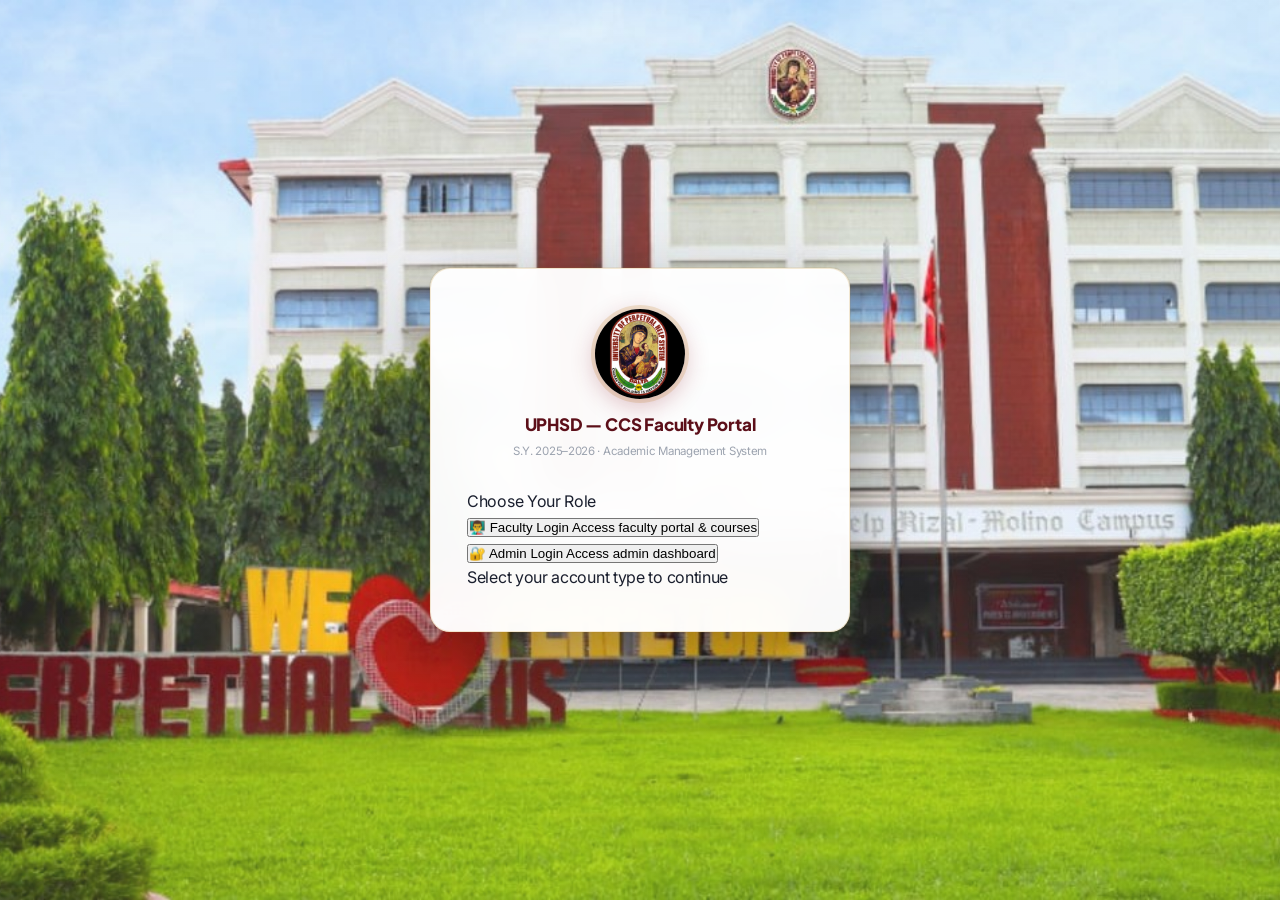
==== commit 4e3808b7: "index.html" ====
--- a/index.html
+++ b/index.html
@@ -21,8 +21,26 @@
       <p>S.Y. 2025–2026 &middot; Academic Management System</p>
     </div>
 
+    <!-- LOGIN OPTIONS: FACULTY vs ADMIN -->
+    <div class="auth-panel active" id="panel-login-options">
+      <div class="option-title">Choose Your Role</div>
+      <div class="option-buttons">
+        <button class="option-btn faculty-option" onclick="selectRole('faculty'); showPanel('panel-login')">
+          <span class="option-icon">👨‍🏫</span>
+          <span class="option-text">Faculty Login</span>
+          <span class="option-desc">Access faculty portal & courses</span>
+        </button>
+        <button class="option-btn admin-option" onclick="selectRole('admin'); showPanel('panel-login')">
+          <span class="option-icon">🔐</span>
+          <span class="option-text">Admin Login</span>
+          <span class="option-desc">Access admin dashboard</span>
+        </button>
+      </div>
+      <p class="option-hint">Select your account type to continue</p>
+    </div>
+
     <!-- SIGN IN -->
-    <div class="auth-panel active" id="panel-login">
+    <div class="auth-panel" id="panel-login">
       <div class="auth-err" id="loginErr"></div>
       <div class="auth-ok" id="loginOk"></div>
       <div class="lf"><label>Username or Email</label><input type="text" id="loginUser" placeholder="username or email@gmail.com" onkeydown="if(event.key==='Enter')doLogin()"/></div>
@@ -965,7 +983,7 @@
         </div>
         <div class="card">
           <div class="card-hd"><h3>Enrollment Status</h3></div>
-          <p style="padding: 20px; text-align: center; color: var(--text3);">Enrollment management features</p>
+          <div id="admin-enrollment-list"></div>
         </div>
       </div>
 
@@ -993,7 +1011,7 @@
         </div>
         <div class="card">
           <div class="card-hd"><h3>Programs</h3></div>
-          <p style="padding: 20px; text-align: center; color: var(--text3);">Curriculum management features</p>
+          <div id="admin-curriculum-list"></div>
         </div>
       </div>
     </div>
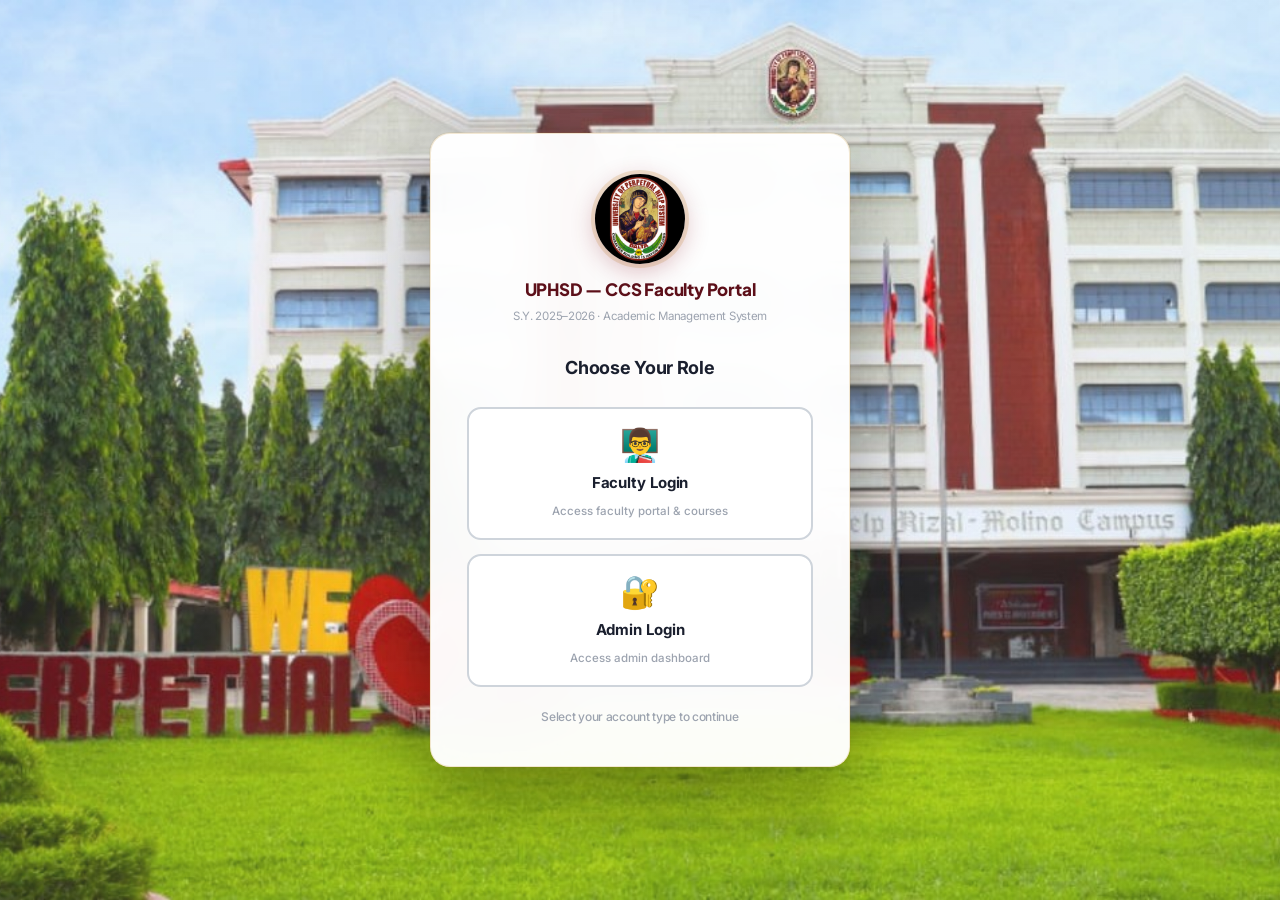
==== commit 2af1e3d9: "fixed bugs relating to modals" ====
--- a/index.html
+++ b/index.html
@@ -217,7 +217,7 @@
   </div>
 
   <div class="sb-foot">
-    <div class="sb-user">
+    <div class="sb-user" style="display:none">
       <div class="sb-av" id="sb-av-initials">HF</div>
       <div style="flex:1;min-width:0">
         <div class="sb-un" id="sb-name">Homer T. Favenir</div>
@@ -242,6 +242,13 @@
       <div class="top-search">
         <svg viewBox="0 0 24 24" fill="none" stroke="currentColor" stroke-width="2"><circle cx="11" cy="11" r="7"/><path d="M21 21l-4.35-4.35"/></svg>
         <input type="text" placeholder="Search students, courses..." oninput="globalSearch(this.value)" id="topSearchInp"/>
+      </div>
+      <div class="topbar-profile" onclick="goPage('profile',document.getElementById('nav-profile'))" title="Open My Profile">
+        <div class="topbar-profile-meta">
+          <div class="topbar-profile-name" id="facultyTopName">Homer T. Favenir</div>
+          <div class="topbar-profile-role" id="facultyTopRole">Faculty · CCS</div>
+        </div>
+        <div class="topbar-profile-av" id="facultyTopAvatar">HF</div>
       </div>
       <button class="btn btn-primary btn-sm" onclick="openAddCourse()">+ Add Course</button>
     </div>
@@ -848,7 +855,7 @@
       </div>
     </nav>
 
-    <div class="sb-foot">
+    <div class="sb-foot" style="display:none">
       <div class="sb-user">
         <div class="sb-av" style="background: linear-gradient(135deg, #8b1a2a, #b52235);">AD</div>
         <div>
@@ -879,67 +886,224 @@
           <div style="font-weight:700;color:var(--text)" id="adminTopbarDate"></div>
           <div id="adminTopbarTime"></div>
         </div>
+        <div style="display:flex;align-items:center;gap:12px;padding-left:16px;border-left:1px solid var(--border)">
+          <div style="text-align:right">
+            <div style="font-size:13px;font-weight:600;color:var(--text)">Administrator</div>
+            <div style="font-size:11px;color:var(--text3);margin-top:2px">System Admin</div>
+          </div>
+          <div style="width:40px;height:40px;border-radius:50%;background:linear-gradient(135deg, #8b1a2a, #b52235);display:flex;align-items:center;justify-content:center;color:#fff;font-weight:600;font-size:14px;cursor:pointer;flex-shrink:0" onclick="showProfileMenu()" title="Profile">AD</div>
+          <button class="logout-btn" onclick="doLogout()" style="margin:0;padding:6px 8px;font-size:12px" title="Sign Out">
+            <svg width="14" height="14" viewBox="0 0 16 16" fill="none" stroke="currentColor" stroke-width="2"><path d="M6 3H3a1 1 0 00-1 1v8a1 1 0 001 1h3M10 11l4-3-4-3M14 8H6"/></svg>
+          </button>
+        </div>
       </div>
     </div>
 
     <div class="content">
       <!-- Admin Dashboard Page -->
-      <div id="admin-page-dashboard" class="page active">
+      <div id="admin-page-dashboard" class="page">
         <div class="page-hd">
           <div>
             <h2>Dashboard</h2>
-            <p>System overview and quick statistics</p>
-          </div>
+            <p>Academic Performance & Management Overview</p>
+          </div>
+          <div style="font-size:13px;color:var(--text3)">Real-time data as of Apr 27, 2026</div>
         </div>
         
-        <div class="stat-row">
-          <div class="stat"><div class="stat-lbl">Total Faculty</div><div class="stat-val" id="admin-dash-faculty">142</div><div class="stat-sub">Active faculty members</div></div>
-          <div class="stat"><div class="stat-lbl">Total Students</div><div class="stat-val" id="admin-dash-students">1,248</div><div class="stat-sub">Enrolled students</div></div>
-          <div class="stat"><div class="stat-lbl">Active Courses</div><div class="stat-val" id="admin-dash-courses">34</div><div class="stat-sub">Running courses</div></div>
-          <div class="stat"><div class="stat-lbl">Avg Rating</div><div class="stat-val" id="admin-dash-rating">3.62</div><div class="stat-sub">Out of 5.0</div></div>
-        </div>
-
-        <div class="module-grid">
-          <div class="module-card mc-faculty" onclick="switchAdminPage('faculty')">
-            <div class="mc-icon"><svg viewBox="0 0 24 24" fill="currentColor"><path d="M12 12a4 4 0 1 0-4-4 4 4 0 0 0 4 4zm6 0a3 3 0 0 0-3 3v2h6v-2a3 3 0 0 0-3-3zm-12 0a3 3 0 0 0-3 3v2h6v-2a3 3 0 0 0-3-3z"/></svg></div>
-            <h3>Faculty Management</h3>
-            <p>Manage faculty members and assignments</p>
-            <div class="mc-count">142</div>
-          </div>
+        <!-- Key Metrics Section -->
+        <div style="margin-bottom:28px">
+          <div style="display:grid;grid-template-columns:repeat(4,1fr);gap:16px">
+            <!-- Total Faculty Card -->
+            <div style="background:#fff;border:1px solid var(--border);border-radius:var(--radius);padding:20px;transition:all 0.3s ease;cursor:pointer" onmouseover="this.style.boxShadow='0 4px 12px rgba(0,0,0,0.08)';this.style.transform='translateY(-2px)'" onmouseout="this.style.boxShadow='none';this.style.transform='translateY(0)'">
+              <div style="display:flex;justify-content:space-between;align-items:flex-start;margin-bottom:12px">
+                <div>
+                  <div style="font-size:12px;color:var(--text3);font-weight:600;margin-bottom:6px">Total Faculty</div>
+                  <div style="font-size:28px;font-weight:700;color:var(--text)">42</div>
+                </div>
+                <div style="width:48px;height:48px;background:rgba(139,26,42,0.1);border-radius:10px;display:flex;align-items:center;justify-content:center;color:var(--maroon);font-size:24px">👨‍🏫</div>
+              </div>
+              <div style="font-size:11px;color:var(--text3)"><span style="color:#4caf50;font-weight:600">↑ 8%</span> from last semester</div>
+            </div>
+            
+            <!-- Total Students Card -->
+            <div style="background:#fff;border:1px solid var(--border);border-radius:var(--radius);padding:20px;transition:all 0.3s ease;cursor:pointer" onmouseover="this.style.boxShadow='0 4px 12px rgba(0,0,0,0.08)';this.style.transform='translateY(-2px)'" onmouseout="this.style.boxShadow='none';this.style.transform='translateY(0)'">
+              <div style="display:flex;justify-content:space-between;align-items:flex-start;margin-bottom:12px">
+                <div>
+                  <div style="font-size:12px;color:var(--text3);font-weight:600;margin-bottom:6px">Enrolled Students</div>
+                  <div style="font-size:28px;font-weight:700;color:var(--text)">1,248</div>
+                </div>
+                <div style="width:48px;height:48px;background:rgba(200,147,42,0.1);border-radius:10px;display:flex;align-items:center;justify-content:center;color:var(--gold);font-size:24px">👥</div>
+              </div>
+              <div style="font-size:11px;color:var(--text3)"><span style="color:#4caf50;font-weight:600">↑ 12%</span> enrollment rate</div>
+            </div>
+            
+            <!-- Active Courses Card -->
+            <div style="background:#fff;border:1px solid var(--border);border-radius:var(--radius);padding:20px;transition:all 0.3s ease;cursor:pointer" onmouseover="this.style.boxShadow='0 4px 12px rgba(0,0,0,0.08)';this.style.transform='translateY(-2px)'" onmouseout="this.style.boxShadow='none';this.style.transform='translateY(0)'">
+              <div style="display:flex;justify-content:space-between;align-items:flex-start;margin-bottom:12px">
+                <div>
+                  <div style="font-size:12px;color:var(--text3);font-weight:600;margin-bottom:6px">Active Courses</div>
+                  <div style="font-size:28px;font-weight:700;color:var(--text)">84</div>
+                </div>
+                <div style="width:48px;height:48px;background:rgba(74,124,89,0.1);border-radius:10px;display:flex;align-items:center;justify-content:center;color:#4a7c59;font-size:24px">📚</div>
+              </div>
+              <div style="font-size:11px;color:var(--text3)"><span style="color:#ff9800;font-weight:600">2</span> courses under review</div>
+            </div>
+            
+            <!-- Department Rating Card -->
+            <div style="background:linear-gradient(135deg, #8b1a2a, #b52235);border-radius:var(--radius);padding:20px;color:#fff;transition:all 0.3s ease;cursor:pointer" onmouseover="this.style.transform='translateY(-2px)';this.style.boxShadow='0 8px 20px rgba(139,26,42,0.25)'" onmouseout="this.style.transform='translateY(0)';this.style.boxShadow='none'">
+              <div style="display:flex;justify-content:space-between;align-items:flex-start;margin-bottom:12px">
+                <div>
+                  <div style="font-size:12px;opacity:0.9;font-weight:600;margin-bottom:6px">Overall Rating</div>
+                  <div style="font-size:28px;font-weight:700">4.2</div>
+                </div>
+                <div style="font-size:24px">⭐</div>
+              </div>
+              <div style="font-size:11px;opacity:0.8">Out of 5.0 · Excellent</div>
+            </div>
+          </div>
+        </div>
+        
+        <!-- Departmental Insights Section -->
+        <div style="margin-bottom:28px">
+          <h3 style="margin:0 0 16px 0;font-size:16px;color:var(--text);font-weight:600">Departmental Insights</h3>
           
-          <div class="module-card mc-student" onclick="switchAdminPage('students')">
-            <div class="mc-icon"><svg viewBox="0 0 24 24" fill="currentColor"><path d="M12 2C6.48 2 2 6.48 2 12s4.48 10 10 10 10-4.48 10-10S17.52 2 12 2zm0 3c1.66 0 3 1.34 3 3s-1.34 3-3 3-3-1.34-3-3 1.34-3 3-3zm0 14.2c-2.5 0-4.71-1.28-6-3.22.03-1.99 4-3.08 6-3.08 1.99 0 5.97 1.09 6 3.08-1.29 1.94-3.5 3.22-6 3.22z"/></svg></div>
-            <h3>Student Management</h3>
-            <p>View and manage all students</p>
-            <div class="mc-count">1,248</div>
-          </div>
-          
-          <div class="module-card mc-enroll" onclick="switchAdminPage('enrollment')">
-            <div class="mc-icon"><svg viewBox="0 0 24 24" fill="currentColor"><path d="M19 13h-6v6h-2v-6H5v-2h6V5h2v6h6v2z"/></svg></div>
-            <h3>Enrollment</h3>
-            <p>Manage course enrollments</p>
-            <div class="mc-count">86%</div>
-          </div>
-          
-          <div class="module-card mc-desig" onclick="switchAdminPage('designation')">
-            <div class="mc-icon"><svg viewBox="0 0 24 24" fill="currentColor"><path d="M12 2C6.48 2 2 6.48 2 12s4.48 10 10 10 10-4.48 10-10S17.52 2 12 2zm-2 15l-5-5 1.41-1.41L10 14.17l7.59-7.59L19 8l-9 9z"/></svg></div>
-            <h3>Designation</h3>
-            <p>Faculty roles and assignments</p>
-            <div class="mc-count">142</div>
-          </div>
-          
-          <div class="module-card mc-curric" onclick="switchAdminPage('curriculum')">
-            <div class="mc-icon"><svg viewBox="0 0 24 24" fill="currentColor"><path d="M19 3H5c-1.1 0-2 .9-2 2v14c0 1.1.9 2 2 2h14c1.1 0 2-.9 2-2V5c0-1.1-.9-2-2-2zm0 16H5V5h14v14zm-5.04-6.71l-2.75 3.54-2.16-2.66c-.44-.53-1.25-.53-1.69 0-.45.54-.45 1.41 0 1.95l3 3.67c.42.52 1.24.52 1.66 0L20.07 8c.44-.53.44-1.41 0-1.95-.45-.53-1.25-.52-1.69 0l-5.42 6.24z"/></svg></div>
-            <h3>Curriculum</h3>
-            <p>Manage course curriculum</p>
-            <div class="mc-count">4</div>
-          </div>
-          
-          <div class="module-card mc-dept" onclick="alert('Reports coming soon')">
-            <div class="mc-icon"><svg viewBox="0 0 24 24" fill="currentColor"><path d="M19 3H5c-1.1 0-2 .9-2 2v14c0 1.1.9 2 2 2h14c1.1 0 2-.9 2-2V5c0-1.1-.9-2-2-2zm-5 9.5c0 .83-.67 1.5-1.5 1.5S11 13.33 11 12.5s.67-1.5 1.5-1.5 1.5.67 1.5 1.5zm3.5-9H6c-.55 0-1 .45-1 1s.45 1 1 1h11c.55 0 1-.45 1-1s-.45-1-1-1zm3 15H5V6h14v12z"/></svg></div>
-            <h3>Reports</h3>
-            <p>System reports & analytics</p>
-            <div class="mc-count">∞</div>
+          <div style="display:grid;grid-template-columns:1fr 1fr;gap:16px;margin-bottom:16px">
+            <!-- Enrollments Overview -->
+            <div style="background:#fff;border:1px solid var(--border);border-radius:var(--radius);padding:20px">
+              <div style="display:flex;justify-content:space-between;align-items:center;margin-bottom:16px">
+                <div>
+                  <div style="font-size:12px;color:var(--text3);font-weight:600">Total Enrollments</div>
+                  <div style="font-size:24px;font-weight:700;color:var(--text);margin-top:4px">1,482</div>
+                </div>
+                <div style="font-size:32px">📊</div>
+              </div>
+              <div style="display:flex;gap:12px;font-size:11px">
+                <div><span style="color:#4caf50;font-weight:600">1,482</span> <span style="color:var(--text3)">Active</span></div>
+                <div><span style="color:#ff9800;font-weight:600">12</span> <span style="color:var(--text3)">Pending</span></div>
+                <div><span style="color:#f44336;font-weight:600">8</span> <span style="color:var(--text3)">Inactive</span></div>
+              </div>
+            </div>
+            
+            <!-- Department Performance -->
+            <div style="background:#fff;border:1px solid var(--border);border-radius:var(--radius);padding:20px">
+              <div style="display:flex;justify-content:space-between;align-items:center;margin-bottom:16px">
+                <div>
+                  <div style="font-size:12px;color:var(--text3);font-weight:600">Avg Student Performance</div>
+                  <div style="font-size:24px;font-weight:700;color:var(--text);margin-top:4px">82.5%</div>
+                </div>
+                <div style="font-size:32px">📈</div>
+              </div>
+              <div style="background:#f5f5f5;height:6px;border-radius:3px;overflow:hidden">
+                <div style="background:linear-gradient(90deg, #4caf50, #8bc34a);height:100%;width:82.5%"></div>
+              </div>
+            </div>
+          </div>
+        </div>
+
+        <!-- Departmental Faculty Status -->
+        <div style="margin-bottom:30px">
+          <h3 style="font-size:16px;color:var(--text);margin-bottom:15px;margin-top:0">Department Faculty Status</h3>
+          <div style="display:grid;grid-template-columns:repeat(3,1fr);gap:15px">
+            <div style="background:#fff;border:1px solid var(--border);border-radius:var(--radius);overflow:hidden">
+              <div style="height:120px;background:linear-gradient(135deg, #2c3e50, #34495e);position:relative"></div>
+              <div style="padding:15px">
+                <h4 style="margin:0 0 8px 0;font-size:14px">Computer Science</h4>
+                <div style="font-size:13px;color:var(--text3)"><strong>15</strong> Faculty</div>
+                <div style="margin-top:8px;font-size:12px;color:var(--text3)">View Department</div>
+              </div>
+            </div>
+            
+            <div style="background:#fff;border:1px solid var(--border);border-radius:var(--radius);overflow:hidden">
+              <div style="height:120px;background:linear-gradient(135deg, #3498db, #2980b9);position:relative"></div>
+              <div style="padding:15px">
+                <h4 style="margin:0 0 8px 0;font-size:14px">Information Technology</h4>
+                <div style="font-size:13px;color:var(--text3)"><strong>18</strong> Faculty</div>
+                <div style="margin-top:8px;font-size:12px;color:var(--text3)">View Department</div>
+              </div>
+            </div>
+            
+            <div style="background:#fff;border:1px solid var(--border);border-radius:var(--radius);overflow:hidden">
+              <div style="height:120px;background:linear-gradient(135deg, #1abc9c, #16a085);position:relative"></div>
+              <div style="padding:15px">
+                <h4 style="margin:0 0 8px 0;font-size:14px">Data Science</h4>
+                <div style="font-size:13px;color:var(--text3)"><strong>9</strong> Faculty</div>
+                <div style="margin-top:8px;font-size:12px;color:var(--text3)">View Department</div>
+              </div>
+            </div>
+          </div>
+        </div>
+
+        <!-- Administrative Alerts -->
+        <div style="margin-bottom:30px">
+          <div style="display:flex;justify-content:space-between;align-items:center;margin-bottom:15px">
+            <h3 style="margin:0;font-size:16px;color:var(--text)">Administrative Alerts</h3>
+            <a href="#" style="font-size:12px;color:var(--maroon);text-decoration:none">View All Notices →</a>
+          </div>
+          <div style="display:grid;grid-template-columns:1fr 1fr;gap:12px">
+            <div style="background:#fff3cd;border-left:4px solid #ffc107;border-radius:4px;padding:12px;font-size:13px">
+              <strong style="color:#856404">Pending Faculty Evaluations</strong>
+              <div style="color:#856404;margin-top:4px">5 faculty members awaiting evaluation completion</div>
+            </div>
+            <div style="background:#f8d7da;border-left:4px solid #dc3545;border-radius:4px;padding:12px;font-size:13px">
+              <strong style="color:#721c24">Incomplete Grade Submissions</strong>
+              <div style="color:#721c24;margin-top:4px">Midterm grades due by Apr 15, 2024</div>
+            </div>
+            <div style="background:#d1ecf1;border-left:4px solid #17a2b8;border-radius:4px;padding:12px;font-size:13px">
+              <strong style="color:#0c5460">Course Schedule Updates</strong>
+              <div style="color:#0c5460;margin-top:4px">Summer term schedule review begins tomorrow</div>
+            </div>
+            <div style="background:#d4edda;border-left:4px solid #28a745;border-radius:4px;padding:12px;font-size:13px">
+              <strong style="color:#155724">Training Completed</strong>
+              <div style="color:#155724;margin-top:4px">All faculty professional development sessions completed</div>
+            </div>
+          </div>
+        </div>
+
+        <!-- Quick Access Grid -->
+        <div style="margin-bottom:20px">
+          <h3 style="font-size:16px;color:var(--text);margin-bottom:15px;margin-top:0">Quick Access</h3>
+          <div class="module-grid">
+            <div class="module-card mc-faculty" onclick="switchAdminPage('faculty')">
+              <div class="mc-icon"><svg viewBox="0 0 24 24" fill="currentColor"><path d="M12 12a4 4 0 1 0-4-4 4 4 0 0 0 4 4zm6 0a3 3 0 0 0-3 3v2h6v-2a3 3 0 0 0-3-3zm-12 0a3 3 0 0 0-3 3v2h6v-2a3 3 0 0 0-3-3z"/></svg></div>
+              <h3>Faculty Management</h3>
+              <p>Manage faculty members and assignments</p>
+              <div class="mc-count">142</div>
+            </div>
+            
+            <div class="module-card mc-student" onclick="switchAdminPage('students')">
+              <div class="mc-icon"><svg viewBox="0 0 24 24" fill="currentColor"><path d="M12 2C6.48 2 2 6.48 2 12s4.48 10 10 10 10-4.48 10-10S17.52 2 12 2zm0 3c1.66 0 3 1.34 3 3s-1.34 3-3 3-3-1.34-3-3 1.34-3 3-3zm0 14.2c-2.5 0-4.71-1.28-6-3.22.03-1.99 4-3.08 6-3.08 1.99 0 5.97 1.09 6 3.08-1.29 1.94-3.5 3.22-6 3.22z"/></svg></div>
+              <h3>Student Management</h3>
+              <p>View and manage all students</p>
+              <div class="mc-count">1,248</div>
+            </div>
+            
+            <div class="module-card mc-enroll" onclick="switchAdminPage('enrollment')">
+              <div class="mc-icon"><svg viewBox="0 0 24 24" fill="currentColor"><path d="M19 13h-6v6h-2v-6H5v-2h6V5h2v6h6v2z"/></svg></div>
+              <h3>Enrollment</h3>
+              <p>Manage course enrollments</p>
+              <div class="mc-count">1,482</div>
+            </div>
+            
+            <div class="module-card mc-desig" onclick="switchAdminPage('designation')">
+              <div class="mc-icon"><svg viewBox="0 0 24 24" fill="currentColor"><path d="M12 2C6.48 2 2 6.48 2 12s4.48 10 10 10 10-4.48 10-10S17.52 2 12 2zm-2 15l-5-5 1.41-1.41L10 14.17l7.59-7.59L19 8l-9 9z"/></svg></div>
+              <h3>Designation</h3>
+              <p>Faculty roles and assignments</p>
+              <div class="mc-count">142</div>
+            </div>
+            
+            <div class="module-card mc-curric" onclick="switchAdminPage('curriculum')">
+              <div class="mc-icon"><svg viewBox="0 0 24 24" fill="currentColor"><path d="M19 3H5c-1.1 0-2 .9-2 2v14c0 1.1.9 2 2 2h14c1.1 0 2-.9 2-2V5c0-1.1-.9-2-2-2zm0 16H5V5h14v14zm-5.04-6.71l-2.75 3.54-2.16-2.66c-.44-.53-1.25-.53-1.69 0-.45.54-.45 1.41 0 1.95l3 3.67c.42.52 1.24.52 1.66 0L20.07 8c.44-.53.44-1.41 0-1.95-.45-.53-1.25-.52-1.69 0l-5.42 6.24z"/></svg></div>
+              <h3>Curriculum</h3>
+              <p>Manage course curriculum</p>
+              <div class="mc-count">4</div>
+            </div>
+            
+            <div class="module-card mc-dept" onclick="alert('Reports coming soon')">
+              <div class="mc-icon"><svg viewBox="0 0 24 24" fill="currentColor"><path d="M19 3H5c-1.1 0-2 .9-2 2v14c0 1.1.9 2 2 2h14c1.1 0 2-.9 2-2V5c0-1.1-.9-2-2-2zm-5 9.5c0 .83-.67 1.5-1.5 1.5S11 13.33 11 12.5s.67-1.5 1.5-1.5 1.5.67 1.5 1.5zm3.5-9H6c-.55 0-1 .45-1 1s.45 1 1 1h11c.55 0 1-.45 1-1s-.45-1-1-1zm3 15H5V6h14v12z"/></svg></div>
+              <h3>Reports</h3>
+              <p>System reports & analytics</p>
+              <div class="mc-count">∞</div>
+            </div>
           </div>
         </div>
       </div>
@@ -951,11 +1115,41 @@
             <h2>Faculty Management</h2>
             <p>Manage all faculty members and their assignments</p>
           </div>
-          <button class="btn btn-primary" onclick="alert('Add Faculty Modal')">+ Add Faculty</button>
-        </div>
-        <div class="card">
+          <button class="btn btn-primary" onclick="openAddFacultyModal()">+ Add Faculty</button>
+        </div>
+
+        <!-- Faculty View Controls -->
+        <div style="display:flex;gap:10px;margin-bottom:15px;align-items:center">
+          <button class="btn" style="font-size:13px;padding:8px 12px;background:var(--maroon);color:#fff;border:none;cursor:pointer;border-radius:6px" onclick="setFacultyView('list'); this.style.background='var(--maroon)'; document.querySelector('[onclick*=setFacultyView][onclick*=card]').style.background='transparent'" id="faculty-view-list">📋 List View</button>
+          <button class="btn" style="font-size:13px;padding:8px 12px;background:transparent;color:var(--text);border:1px solid var(--border);cursor:pointer;border-radius:6px" onclick="setFacultyView('card'); this.style.background='var(--maroon)'; this.style.color='#fff'; document.querySelector('[onclick*=setFacultyView][onclick*=list]').style.background='transparent'; document.querySelector('[onclick*=setFacultyView][onclick*=list]').style.color='var(--text)'" id="faculty-view-card">🎴 Card View</button>
+          
+          <div style="flex:1;text-align:right">
+            <input type="text" placeholder="Search faculty by name or ID..." onkeyup="filterFacultyList(this.value)" style="padding:8px 12px;border:1px solid var(--border);border-radius:6px;width:250px;font-size:13px"/>
+          </div>
+        </div>
+
+        <!-- Faculty List View -->
+        <div id="faculty-list-container" class="card" style="display:block">
           <div class="card-hd"><h3>Faculty Directory</h3></div>
-          <div id="admin-faculty-list"></div>
+          <table style="width:100%;border-collapse:collapse;font-size:13px">
+            <thead>
+              <tr style="border-bottom:2px solid var(--border);background:#f5f5f5">
+                <th style="padding:12px;text-align:left;font-weight:600">#</th>
+                <th style="padding:12px;text-align:left;font-weight:600">Name</th>
+                <th style="padding:12px;text-align:left;font-weight:600">Email</th>
+                <th style="padding:12px;text-align:left;font-weight:600">Role</th>
+                <th style="padding:12px;text-align:left;font-weight:600">Department</th>
+                <th style="padding:12px;text-align:left;font-weight:600">Status</th>
+                <th style="padding:12px;text-align:center;font-weight:600">Actions</th>
+              </tr>
+            </thead>
+            <tbody id="admin-faculty-list"></tbody>
+          </table>
+        </div>
+
+        <!-- Faculty Card View -->
+        <div id="faculty-card-container" style="display:none">
+          <div id="admin-faculty-cards" style="display:grid;grid-template-columns:repeat(auto-fill,minmax(280px,1fr));gap:15px"></div>
         </div>
       </div>
 
@@ -966,10 +1160,35 @@
             <h2>Student Management</h2>
             <p>View and manage all enrolled students</p>
           </div>
-        </div>
+          <div style="display:flex;gap:15px;align-items:center">
+            <div style="text-align:right;font-size:13px;color:var(--text3)">
+              <div style="font-weight:700;color:var(--text)" id="admin-student-count">0</div>
+              <div>Total Students</div>
+            </div>
+            <input type="text" placeholder="Search students..." onkeyup="filterStudentList(this.value)" style="padding:8px 12px;border:1px solid var(--border);border-radius:6px;width:250px;font-size:13px"/>
+          </div>
+        </div>
+
         <div class="card">
           <div class="card-hd"><h3>Student Directory</h3></div>
-          <div id="admin-students-list"></div>
+          <div style="overflow-x:auto">
+            <table style="width:100%;border-collapse:collapse;font-size:13px;min-width:800px">
+              <thead>
+                <tr style="border-bottom:2px solid var(--border);background:#f5f5f5">
+                  <th style="padding:12px;text-align:left;font-weight:600">#</th>
+                  <th style="padding:12px;text-align:left;font-weight:600">Name</th>
+                  <th style="padding:12px;text-align:left;font-weight:600">Student ID</th>
+                  <th style="padding:12px;text-align:left;font-weight:600">Email</th>
+                  <th style="padding:12px;text-align:left;font-weight:600">Year</th>
+                  <th style="padding:12px;text-align:left;font-weight:600">Section</th>
+                  <th style="padding:12px;text-align:center;font-weight:600">Courses</th>
+                  <th style="padding:12px;text-align:center;font-weight:600">Status</th>
+                  <th style="padding:12px;text-align:center;font-weight:600">Actions</th>
+                </tr>
+              </thead>
+              <tbody id="admin-students-list"></tbody>
+            </table>
+          </div>
         </div>
       </div>
 
@@ -980,10 +1199,20 @@
             <h2>Enrollment Management</h2>
             <p>Manage course enrollments and bulk operations</p>
           </div>
-        </div>
-        <div class="card">
-          <div class="card-hd"><h3>Enrollment Status</h3></div>
+          <div style="display:flex;gap:10px">
+            <button class="btn" style="font-size:13px;padding:8px 12px;background:var(--maroon);color:#fff;border:none;cursor:pointer;border-radius:6px" onclick="setEnrollmentView('course'); this.style.background='var(--maroon)'; document.querySelector('[onclick*=setEnrollmentView][onclick*=student]').style.background='transparent'; document.querySelector('[onclick*=setEnrollmentView][onclick*=student]').style.color='var(--text)'" id="enrollment-view-course">📚 By Course</button>
+            <button class="btn" style="font-size:13px;padding:8px 12px;background:transparent;color:var(--text);border:1px solid var(--border);cursor:pointer;border-radius:6px" onclick="setEnrollmentView('student'); this.style.background='var(--maroon)'; this.style.color='#fff'; document.querySelector('[onclick*=setEnrollmentView][onclick*=course]').style.background='transparent'; document.querySelector('[onclick*=setEnrollmentView][onclick*=course]').style.color='var(--text)'" id="enrollment-view-student">👥 By Student</button>
+          </div>
+        </div>
+
+        <!-- Enrollment by Course View -->
+        <div id="enrollment-course-container">
           <div id="admin-enrollment-list"></div>
+        </div>
+
+        <!-- Enrollment by Student View -->
+        <div id="enrollment-student-container" style="display:none">
+          <div id="admin-enrollment-students"></div>
         </div>
       </div>
 
@@ -994,10 +1223,24 @@
             <h2>Faculty Designation</h2>
             <p>Manage faculty roles and subject specializations</p>
           </div>
-        </div>
+          <button class="btn btn-primary" onclick="openAddDesignationModal()">+ Add Designation</button>
+        </div>
+
+        <div style="display:grid;grid-template-columns:repeat(auto-fill,minmax(300px,1fr));gap:15px;margin-bottom:20px" id="admin-designation-list"></div>
+
         <div class="card">
-          <div class="card-hd"><h3>Designations</h3></div>
-          <div id="admin-designation-list"></div>
+          <div class="card-hd"><h3>Faculty by Designation</h3></div>
+          <table style="width:100%;border-collapse:collapse;font-size:13px">
+            <thead>
+              <tr style="border-bottom:2px solid var(--border);background:#f5f5f5">
+                <th style="padding:12px;text-align:left;font-weight:600">Role</th>
+                <th style="padding:12px;text-align:left;font-weight:600">Department</th>
+                <th style="padding:12px;text-align:center;font-weight:600">Faculty Count</th>
+                <th style="padding:12px;text-align:center;font-weight:600">Actions</th>
+              </tr>
+            </thead>
+            <tbody id="admin-designation-table"></tbody>
+          </table>
         </div>
       </div>
 
@@ -1008,11 +1251,10 @@
             <h2>Curriculum Management</h2>
             <p>Define and manage academic curriculum</p>
           </div>
-        </div>
-        <div class="card">
-          <div class="card-hd"><h3>Programs</h3></div>
-          <div id="admin-curriculum-list"></div>
-        </div>
+          <button class="btn btn-primary" onclick="openAddCurriculumModal()">+ Add Program</button>
+        </div>
+
+        <div style="display:grid;grid-template-columns:repeat(auto-fill,minmax(350px,1fr));gap:15px" id="admin-curriculum-list"></div>
       </div>
     </div>
   </div>
@@ -2624,6 +2866,125 @@
 }, 1000);
 </script>
 
+<!-- Add Faculty Modal -->
+<div id="addFacultyModal" style="display:none;position:fixed;top:0;left:0;right:0;bottom:0;background:rgba(0,0,0,0.5);z-index:1000;align-items:center;justify-content:center">
+  <div style="background:#fff;border-radius:var(--radius);width:90%;max-width:500px;max-height:80vh;overflow-y:auto;box-shadow:0 10px 40px rgba(0,0,0,0.2)">
+    <div style="padding:20px;border-bottom:1px solid var(--border);display:flex;justify-content:space-between;align-items:center">
+      <h2 style="margin:0;font-size:18px;color:var(--text)">Add New Faculty</h2>
+      <button onclick="closeAddFacultyModal()" style="background:none;border:none;font-size:24px;cursor:pointer">&times;</button>
+    </div>
+    <div style="padding:20px">
+      <div style="margin-bottom:15px">
+        <label style="display:block;font-size:13px;font-weight:600;margin-bottom:5px;color:var(--text)">Full Name *</label>
+        <input type="text" id="newFacultyName" placeholder="Dr. Jane Doe" style="width:100%;padding:10px;border:1px solid var(--border);border-radius:6px;font-size:13px;box-sizing:border-box">
+      </div>
+      <div style="margin-bottom:15px">
+        <label style="display:block;font-size:13px;font-weight:600;margin-bottom:5px;color:var(--text)">Email Address *</label>
+        <input type="email" id="newFacultyEmail" placeholder="jane.doe@uphsd.edu.ph" style="width:100%;padding:10px;border:1px solid var(--border);border-radius:6px;font-size:13px;box-sizing:border-box">
+      </div>
+      <div style="margin-bottom:15px">
+        <label style="display:block;font-size:13px;font-weight:600;margin-bottom:5px;color:var(--text)">Department *</label>
+        <select id="newFacultyDept" style="width:100%;padding:10px;border:1px solid var(--border);border-radius:6px;font-size:13px;box-sizing:border-box">
+          <option>Select Department</option>
+          <option>College of Computer Studies</option>
+          <option>College of Engineering</option>
+          <option>College of Arts</option>
+        </select>
+      </div>
+      <div style="margin-bottom:15px">
+        <label style="display:block;font-size:13px;font-weight:600;margin-bottom:5px;color:var(--text)">Role *</label>
+        <select id="newFacultyRole" style="width:100%;padding:10px;border:1px solid var(--border);border-radius:6px;font-size:13px;box-sizing:border-box">
+          <option>Faculty · CCS</option>
+          <option>Faculty · CED</option>
+          <option>Faculty · CAD</option>
+          <option>Department Chair</option>
+        </select>
+      </div>
+      <div style="margin-bottom:20px">
+        <label style="display:block;font-size:13px;font-weight:600;margin-bottom:5px;color:var(--text)">Phone</label>
+        <input type="tel" id="newFacultyPhone" placeholder="+63 912 345 6789" style="width:100%;padding:10px;border:1px solid var(--border);border-radius:6px;font-size:13px;box-sizing:border-box">
+      </div>
+    </div>
+    <div style="padding:15px;border-top:1px solid var(--border);display:flex;gap:10px;justify-content:flex-end">
+      <button onclick="closeAddFacultyModal()" style="padding:10px 20px;border:1px solid var(--border);background:#fff;color:var(--text);border-radius:6px;cursor:pointer;font-size:13px;font-weight:600">Cancel</button>
+      <button onclick="saveFacultyMember()" style="padding:10px 20px;background:var(--maroon);color:#fff;border:none;border-radius:6px;cursor:pointer;font-size:13px;font-weight:600">Add Faculty</button>
+    </div>
+  </div>
+</div>
+
+<!-- Faculty Profile Modal -->
+<div id="facultyProfileModal" style="display:none;position:fixed;top:0;left:0;right:0;bottom:0;background:rgba(0,0,0,0.5);z-index:1000;overflow-y:auto">
+  <div style="background:#fff;margin:20px auto;width:90%;max-width:600px;border-radius:var(--radius);box-shadow:0 10px 40px rgba(0,0,0,0.2)">
+    <button onclick="closeFacultyProfile()" style="position:absolute;top:15px;right:15px;background:none;border:none;font-size:24px;cursor:pointer;z-index:10">&times;</button>
+    <div id="facultyProfileContent" style="padding:20px"></div>
+  </div>
+</div>
+
+<!-- Add Designation Modal -->
+<div id="addDesignationModal" style="display:none;position:fixed;top:0;left:0;right:0;bottom:0;background:rgba(0,0,0,0.5);z-index:1000;align-items:center;justify-content:center">
+  <div style="background:#fff;border-radius:var(--radius);width:90%;max-width:500px;box-shadow:0 10px 40px rgba(0,0,0,0.2)">
+    <div style="padding:20px;border-bottom:1px solid var(--border);display:flex;justify-content:space-between;align-items:center">
+      <h2 style="margin:0;font-size:18px;color:var(--text)">Add Faculty Designation</h2>
+      <button onclick="closeAddDesignationModal()" style="background:none;border:none;font-size:24px;cursor:pointer">&times;</button>
+    </div>
+    <div style="padding:20px">
+      <div style="margin-bottom:15px">
+        <label style="display:block;font-size:13px;font-weight:600;margin-bottom:5px">Role *</label>
+        <input type="text" id="newDesignationRole" placeholder="e.g. Department Chair" style="width:100%;padding:10px;border:1px solid var(--border);border-radius:6px;font-size:13px;box-sizing:border-box">
+      </div>
+      <div style="margin-bottom:15px">
+        <label style="display:block;font-size:13px;font-weight:600;margin-bottom:5px">Department *</label>
+        <select id="newDesignationDept" style="width:100%;padding:10px;border:1px solid var(--border);border-radius:6px;font-size:13px;box-sizing:border-box">
+          <option>Select Department</option>
+          <option>College of Computer Studies</option>
+          <option>College of Engineering</option>
+          <option>College of Arts</option>
+        </select>
+      </div>
+      <div style="margin-bottom:20px">
+        <label style="display:block;font-size:13px;font-weight:600;margin-bottom:5px">Faculty Member *</label>
+        <select id="newDesignationFaculty" style="width:100%;padding:10px;border:1px solid var(--border);border-radius:6px;font-size:13px;box-sizing:border-box"></select>
+      </div>
+    </div>
+    <div style="padding:15px;border-top:1px solid var(--border);display:flex;gap:10px;justify-content:flex-end">
+      <button onclick="closeAddDesignationModal()" style="padding:10px 20px;border:1px solid var(--border);background:#fff;color:var(--text);border-radius:6px;cursor:pointer;font-size:13px;font-weight:600">Cancel</button>
+      <button onclick="saveDesignation()" style="padding:10px 20px;background:var(--maroon);color:#fff;border:none;border-radius:6px;cursor:pointer;font-size:13px;font-weight:600">Add Designation</button>
+    </div>
+  </div>
+</div>
+
+<!-- Add Curriculum Modal -->
+<div id="addCurriculumModal" style="display:none;position:fixed;top:0;left:0;right:0;bottom:0;background:rgba(0,0,0,0.5);z-index:1000;align-items:center;justify-content:center">
+  <div style="background:#fff;border-radius:var(--radius);width:90%;max-width:500px;box-shadow:0 10px 40px rgba(0,0,0,0.2)">
+    <div style="padding:20px;border-bottom:1px solid var(--border);display:flex;justify-content:space-between;align-items:center">
+      <h2 style="margin:0;font-size:18px;color:var(--text)">Add Academic Program</h2>
+      <button onclick="closeAddCurriculumModal()" style="background:none;border:none;font-size:24px;cursor:pointer">&times;</button>
+    </div>
+    <div style="padding:20px">
+      <div style="margin-bottom:15px">
+        <label style="display:block;font-size:13px;font-weight:600;margin-bottom:5px">Program Name *</label>
+        <input type="text" id="newProgramName" placeholder="e.g. BS Computer Science" style="width:100%;padding:10px;border:1px solid var(--border);border-radius:6px;font-size:13px;box-sizing:border-box">
+      </div>
+      <div style="margin-bottom:15px">
+        <label style="display:block;font-size:13px;font-weight:600;margin-bottom:5px">Program Code *</label>
+        <input type="text" id="newProgramCode" placeholder="e.g. BSCS" style="width:100%;padding:10px;border:1px solid var(--border);border-radius:6px;font-size:13px;box-sizing:border-box">
+      </div>
+      <div style="margin-bottom:15px">
+        <label style="display:block;font-size:13px;font-weight:600;margin-bottom:5px">Total Units *</label>
+        <input type="number" id="newProgramUnits" placeholder="120" min="100" max="200" style="width:100%;padding:10px;border:1px solid var(--border);border-radius:6px;font-size:13px;box-sizing:border-box">
+      </div>
+      <div style="margin-bottom:20px">
+        <label style="display:block;font-size:13px;font-weight:600;margin-bottom:5px">Semesters *</label>
+        <input type="number" id="newProgramSemesters" placeholder="8" min="4" max="12" style="width:100%;padding:10px;border:1px solid var(--border);border-radius:6px;font-size:13px;box-sizing:border-box">
+      </div>
+    </div>
+    <div style="padding:15px;border-top:1px solid var(--border);display:flex;gap:10px;justify-content:flex-end">
+      <button onclick="closeAddCurriculumModal()" style="padding:10px 20px;border:1px solid var(--border);background:#fff;color:var(--text);border-radius:6px;cursor:pointer;font-size:13px;font-weight:600">Cancel</button>
+      <button onclick="saveProgram()" style="padding:10px 20px;background:var(--maroon);color:#fff;border:none;border-radius:6px;cursor:pointer;font-size:13px;font-weight:600">Add Program</button>
+    </div>
+  </div>
+</div>
+
 <script src="script.js"></script>
 </body>
 </html>
--- a/style.css
+++ b/style.css
@@ -87,8 +87,8 @@
 .card-hd h3 { font-size: 14px; font-weight: 700; }
 .card > div { padding: 16px; }
 
-.page { animation: fadeIn .3s ease; }
-.page.active { display: block !important; }
+.page { animation: fadeIn .3s ease; display: none; }
+.page.active { display: block; }
 
 html,body{height:100%;font-family:'Inter',sans-serif;background:var(--bg);color:var(--text);overflow:hidden;-webkit-font-smoothing:antialiased;-moz-osx-font-smoothing:grayscale;scroll-behavior:smooth;line-height:1.6;letter-spacing:-0.3px}
 
@@ -197,6 +197,23 @@
 .forgot-link a{font-size:11.5px;color:var(--text3);cursor:pointer;text-decoration:none;transition:color .15s}
 .forgot-link a:hover{color:var(--maroon)}
 
+/* ================================================================ LOGIN OPTIONS ================================================================ */
+.option-title{text-align:center;font-size:18px;font-weight:700;color:var(--text);margin-bottom:24px;letter-spacing:-0.3px}
+.option-buttons{display:flex;flex-direction:column;gap:14px;margin-bottom:20px}
+.option-btn{
+  display:flex;flex-direction:column;align-items:center;gap:12px;padding:20px 18px;
+  background:#fff;border:2px solid var(--border2);border-radius:14px;
+  cursor:pointer;transition:all 0.3s cubic-bezier(0.34, 1.56, 0.64, 1);
+  font-family:inherit;outline:none;position:relative;overflow:hidden
+}
+.option-btn::before{content:'';position:absolute;top:0;left:-100%;width:100%;height:100%;background:linear-gradient(135deg, var(--maroon-dark), var(--maroon-light));opacity:0;transition:left 0.3s ease, opacity 0.3s ease;z-index:-1}
+.option-btn:hover{border-color:var(--maroon);background:linear-gradient(135deg, rgba(139,26,42,0.04), rgba(200,147,42,0.02));box-shadow:0 8px 24px rgba(139,26,42,0.12);transform:translateY(-3px)}
+.option-btn:active{transform:scale(0.98)}
+.option-icon{font-size:32px;line-height:1}
+.option-text{font-size:15px;font-weight:700;color:var(--text);letter-spacing:-0.1px}
+.option-desc{font-size:11.5px;color:var(--text3);font-weight:500}
+.option-hint{text-align:center;font-size:12px;color:var(--text3);margin-top:8px;font-weight:500}
+
 /* ================================================================ APP SHELL ================================================================ */
 .app{display:flex;height:100vh;overflow:hidden}
 .app-hidden{display:none!important}
@@ -281,19 +298,34 @@
 .sb-un{font-size:12.5px;color:var(--text);font-weight:700;white-space:nowrap;overflow:hidden;text-overflow:ellipsis}
 .sb-ur{font-size:10px;color:var(--text3)}
 .logout-btn {
-  width:100%;display:flex;align-items:center;justify-content:center;gap:7px;padding:10px;background:linear-gradient(135deg, rgba(220,38,38,.08), rgba(220,38,38,.04));border:1.5px solid rgba(220,38,38,.25);border-radius:9px;color:#b91c1c;font-size:13px;font-weight:750;cursor:pointer;font-family:inherit;letter-spacing:0.2px;
-  transition: all 0.3s cubic-bezier(0.4, 0, 0.2, 1);
+  width:auto;display:flex;align-items:center;justify-content:center;gap:7px;padding:8px 10px;background:transparent;border:1.5px solid var(--border);border-radius:9px;color:var(--text3);font-size:13px;font-weight:600;cursor:pointer;font-family:inherit;transition: all 0.3s cubic-bezier(0.4, 0, 0.2, 1);
 }
 
 .logout-btn:hover {
-  background:linear-gradient(135deg,rgba(220,38,38,.15),rgba(220,38,38,.1));
+  background:rgba(220,38,38,.08);
+  border-color: rgba(220,38,38,.4);
+  color:#b91c1c;
+  transform: translateY(-2px);
+  box-shadow: 0 4px 12px rgba(220,38,38,0.15);
+}
+
+.logout-btn:active {
+  transform: translateY(0);
+}
+
+.sb-foot .logout-btn {
+  width: 100%;
+  padding: 10px;
+  background: linear-gradient(135deg, rgba(220,38,38,.08), rgba(220,38,38,.04));
+  border: 1.5px solid rgba(220,38,38,.25);
+  color: #b91c1c;
+  font-weight: 700;
+}
+
+.sb-foot .logout-btn:hover {
+  background: linear-gradient(135deg,rgba(220,38,38,.15),rgba(220,38,38,.1));
   border-color: rgba(220,38,38,.5);
   transform: translateY(-3px);
-  box-shadow: 0 6px 16px rgba(220,38,38,0.2);
-}
-
-.logout-btn:active {
-  transform: translateY(-1px);
 }
 
 /* ================================================================ MAIN ================================================================ */
@@ -315,11 +347,58 @@
 }
 
 .topbar-r {
-  display:flex;gap:8px;align-items:center;
+  display:flex;gap:16px;align-items:center;justify-content:flex-end;
+}
+
+.topbar-profile {
+  display:flex;
+  align-items:center;
+  gap:10px;
+  padding:6px 8px 6px 12px;
+  border:1px solid var(--border);
+  border-radius:10px;
+  background:#fff;
+  cursor:pointer;
+  transition:all .2s ease;
+}
+
+.topbar-profile:hover {
+  border-color:rgba(139,26,42,.22);
+  box-shadow:0 3px 10px rgba(0,0,0,.06);
+}
+
+.topbar-profile-meta {
+  min-width:0;
+}
+
+.topbar-profile-name {
+  font-size:12px;
+  font-weight:700;
+  color:var(--text);
+  white-space:nowrap;
+}
+
+.topbar-profile-role {
+  font-size:11px;
+  color:var(--text3);
+}
+
+.topbar-profile-av {
+  width:32px;
+  height:32px;
+  border-radius:8px;
+  background:linear-gradient(135deg,var(--maroon),var(--maroon-light));
+  color:#fff;
+  font-size:11px;
+  font-weight:800;
+  display:flex;
+  align-items:center;
+  justify-content:center;
+  flex-shrink:0;
 }
 
 .top-search {
-  position:relative;display:flex;align-items:center;width:240px;
+  position:relative;display:flex;align-items:center;width:240px;flex-shrink:0;
 }
 
 .top-search svg {
@@ -362,7 +441,7 @@
 }
 
 .page{display:none;animation:fadeIn 0.3s ease-out}
-.page.active{display:block}
+.page.active{display:block;}
 
 /* ================================================================ COMPONENTS ================================================================ */
 .card {
@@ -1309,7 +1388,7 @@
 }
 
 /* Modal Styles */
-.modal {
+.admin-modal {
   display: none;
   position: fixed;
   z-index: 200;
@@ -1321,7 +1400,7 @@
   animation: fadeIn 0.3s ease;
 }
 
-.modal.show {
+.admin-modal.show {
   display: flex;
   align-items: center;
   justify-content: center;
